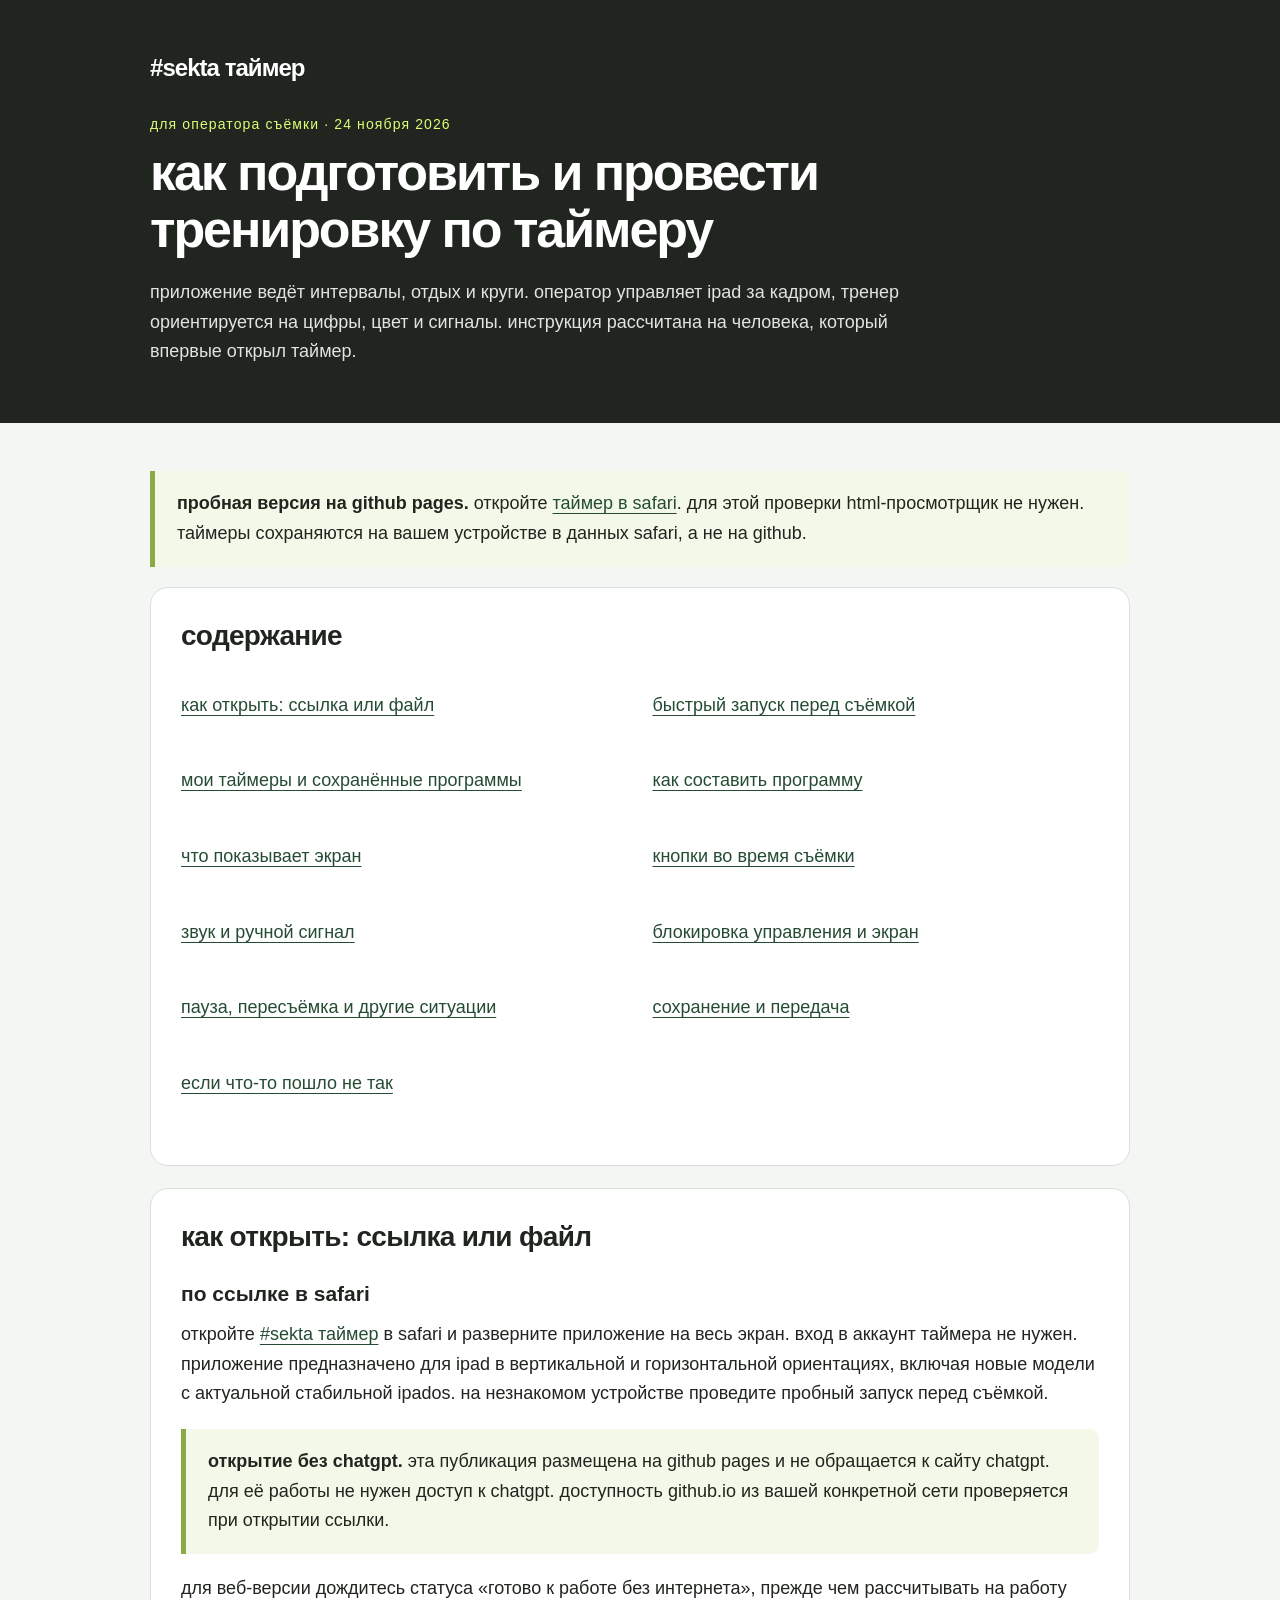
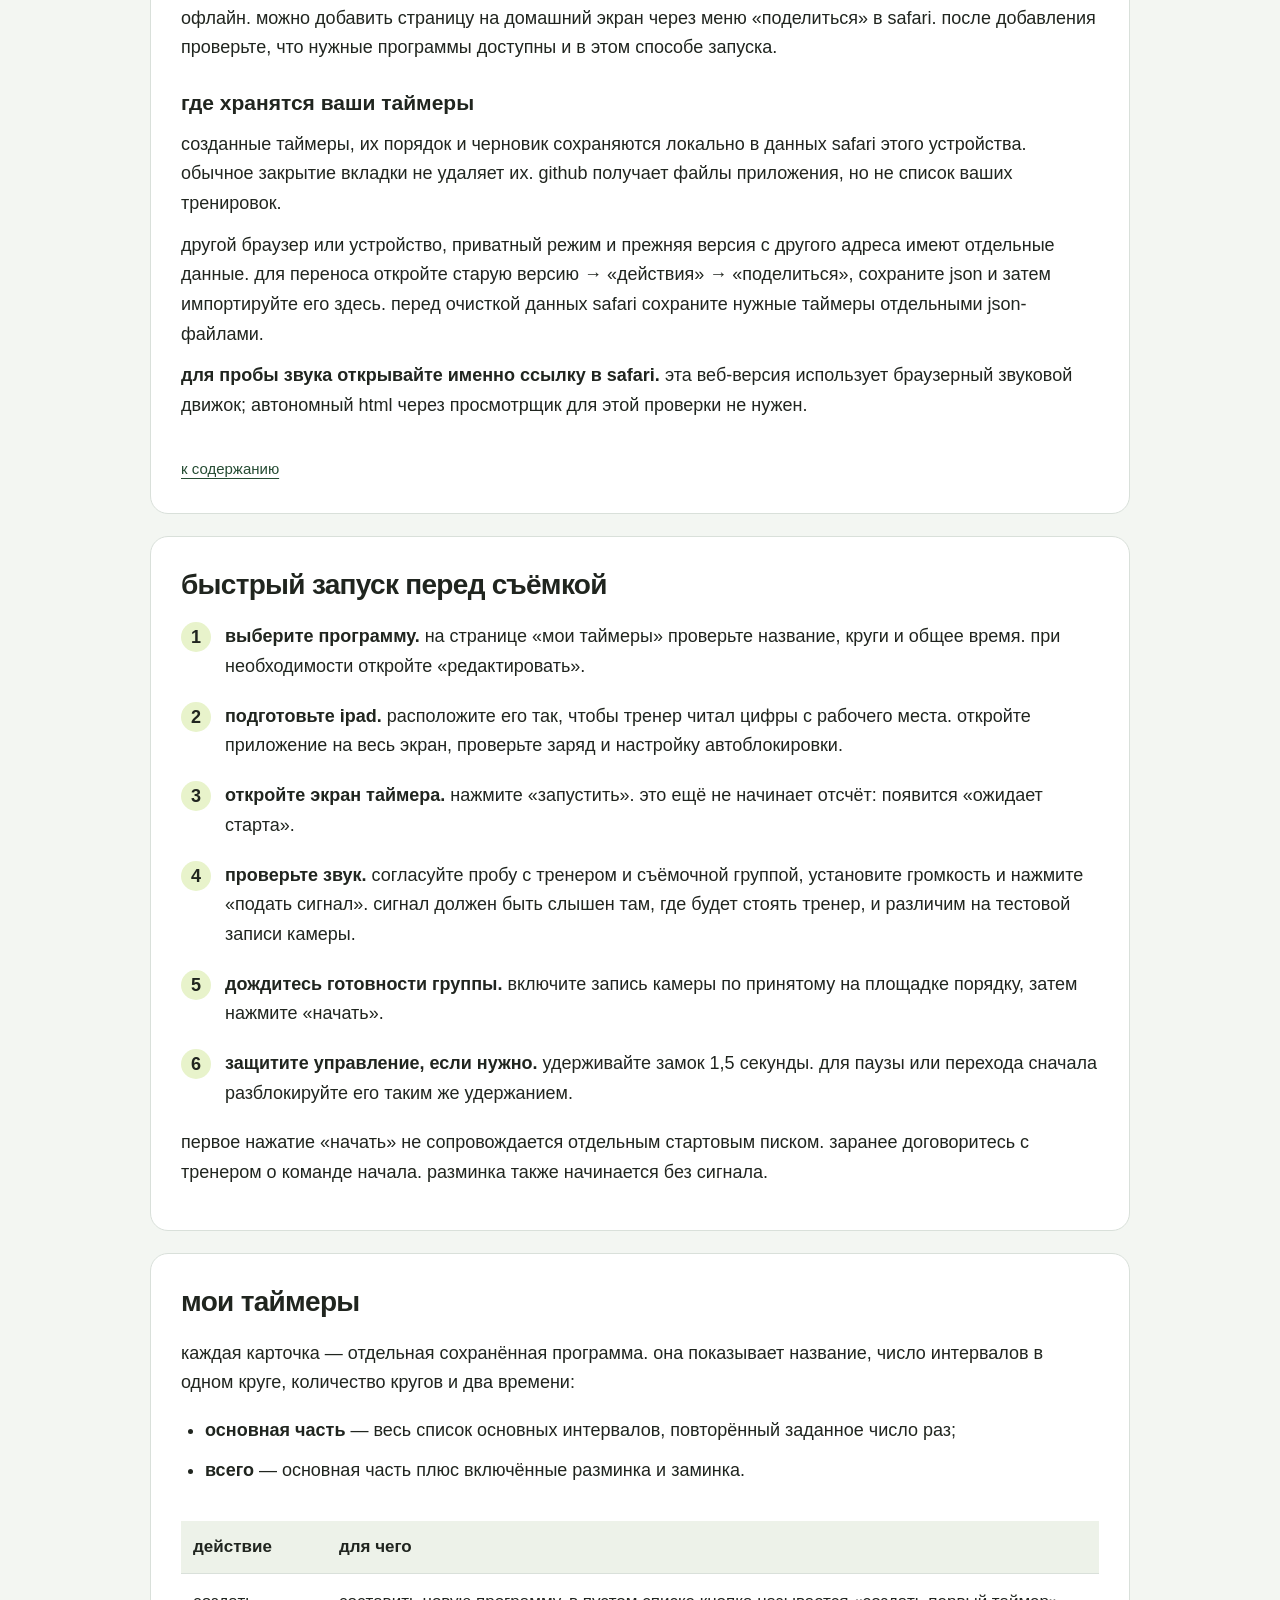
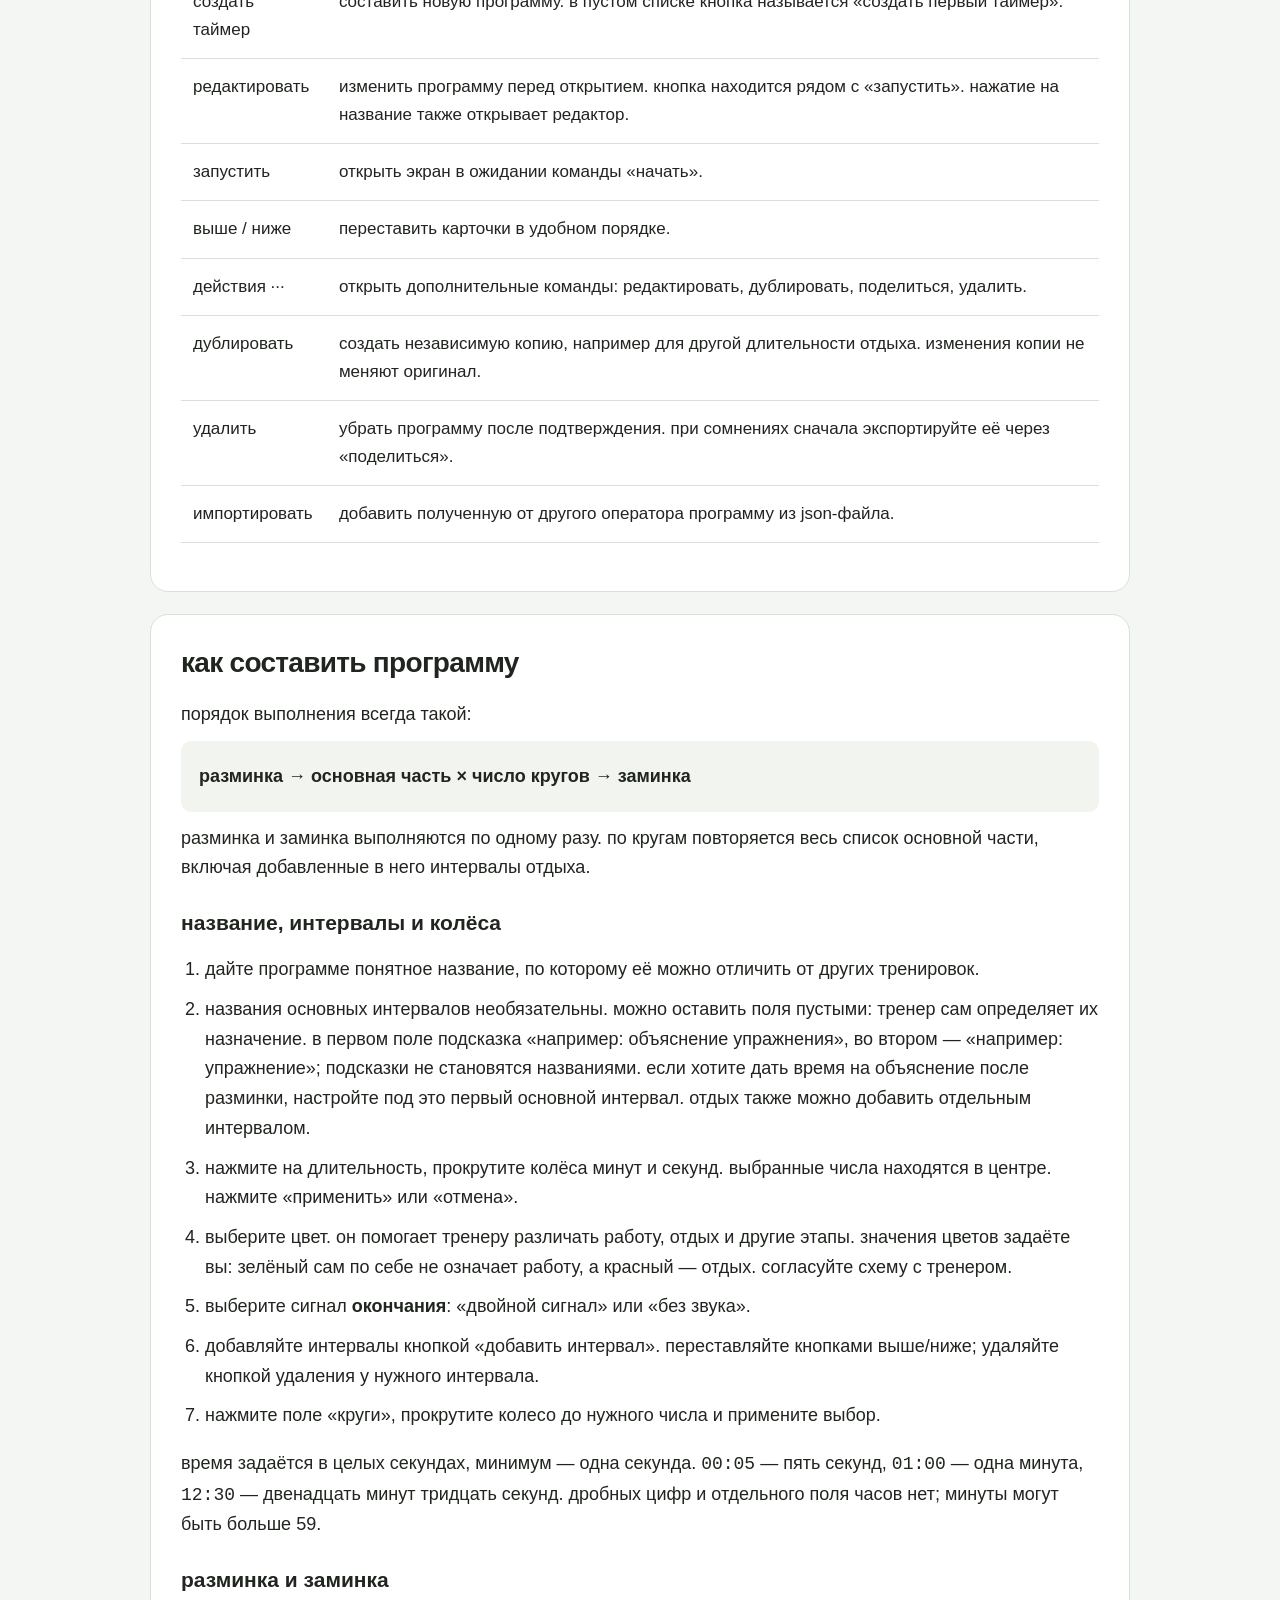
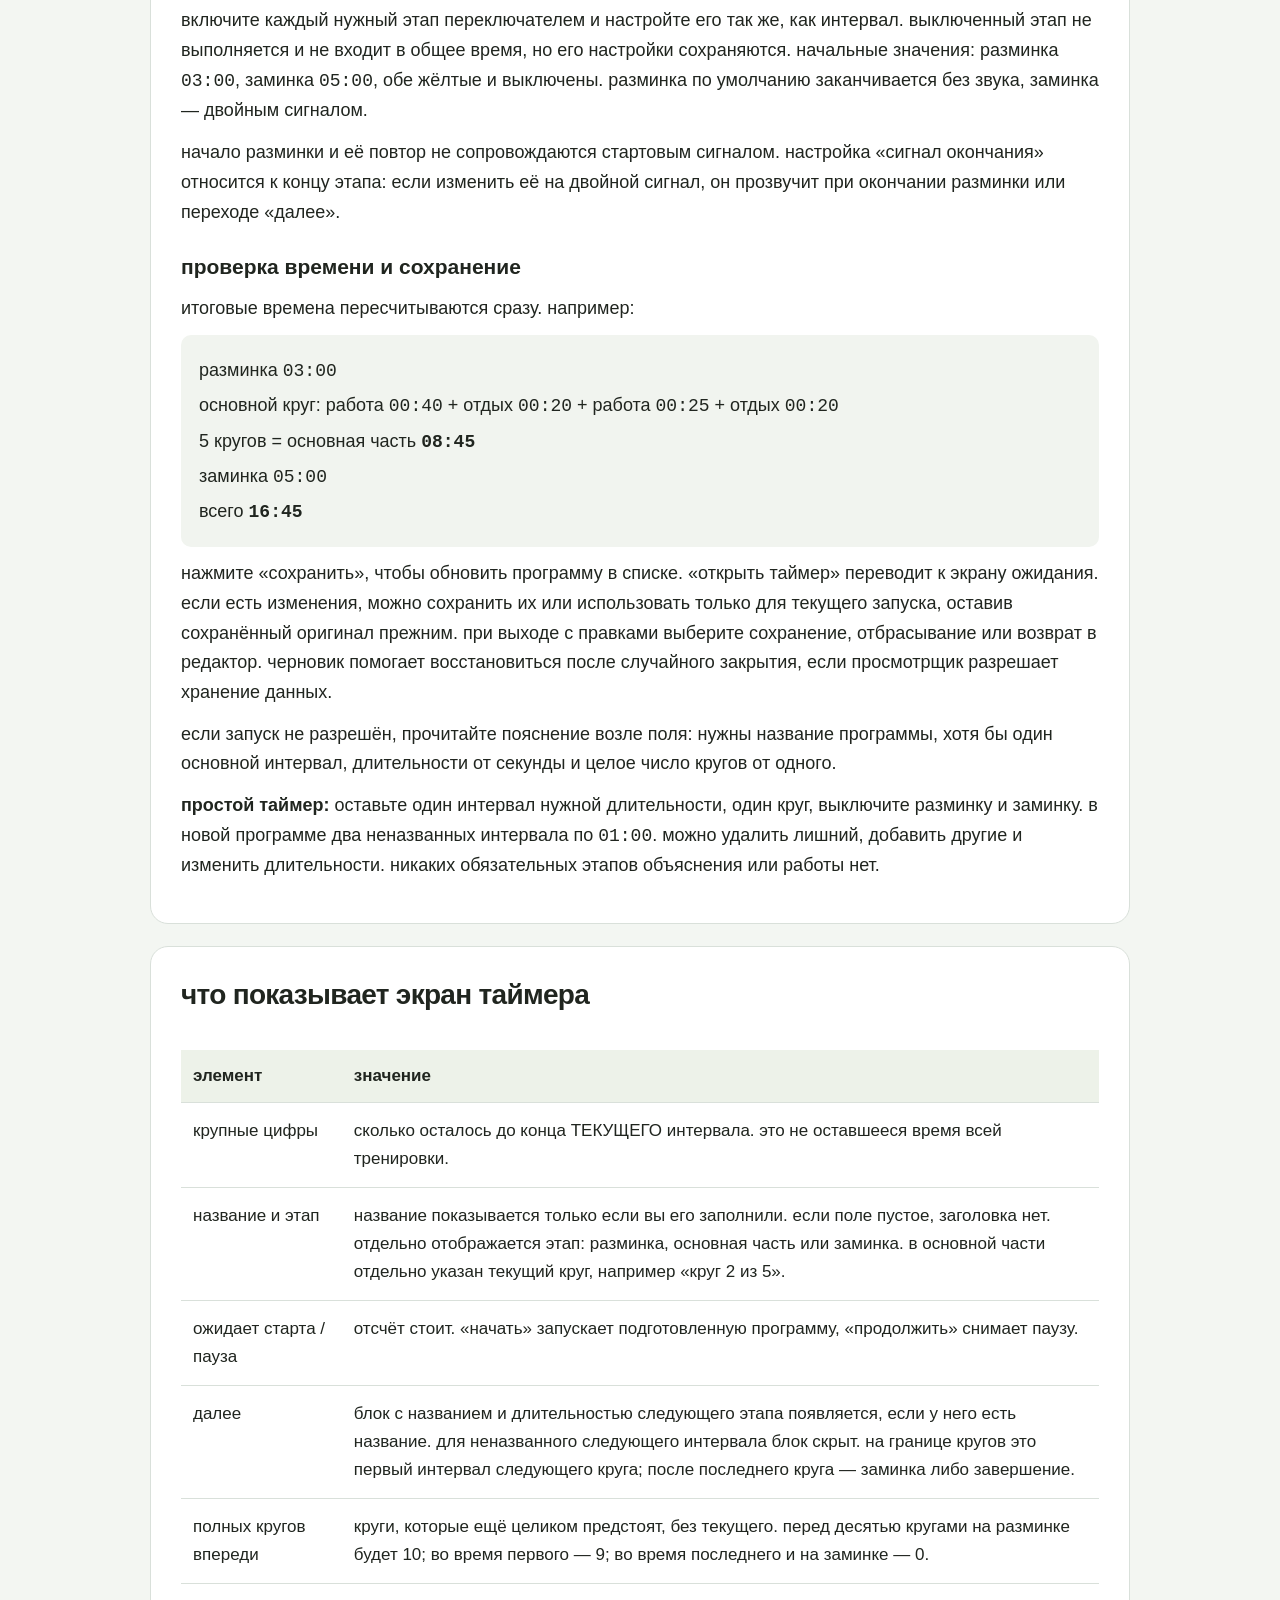
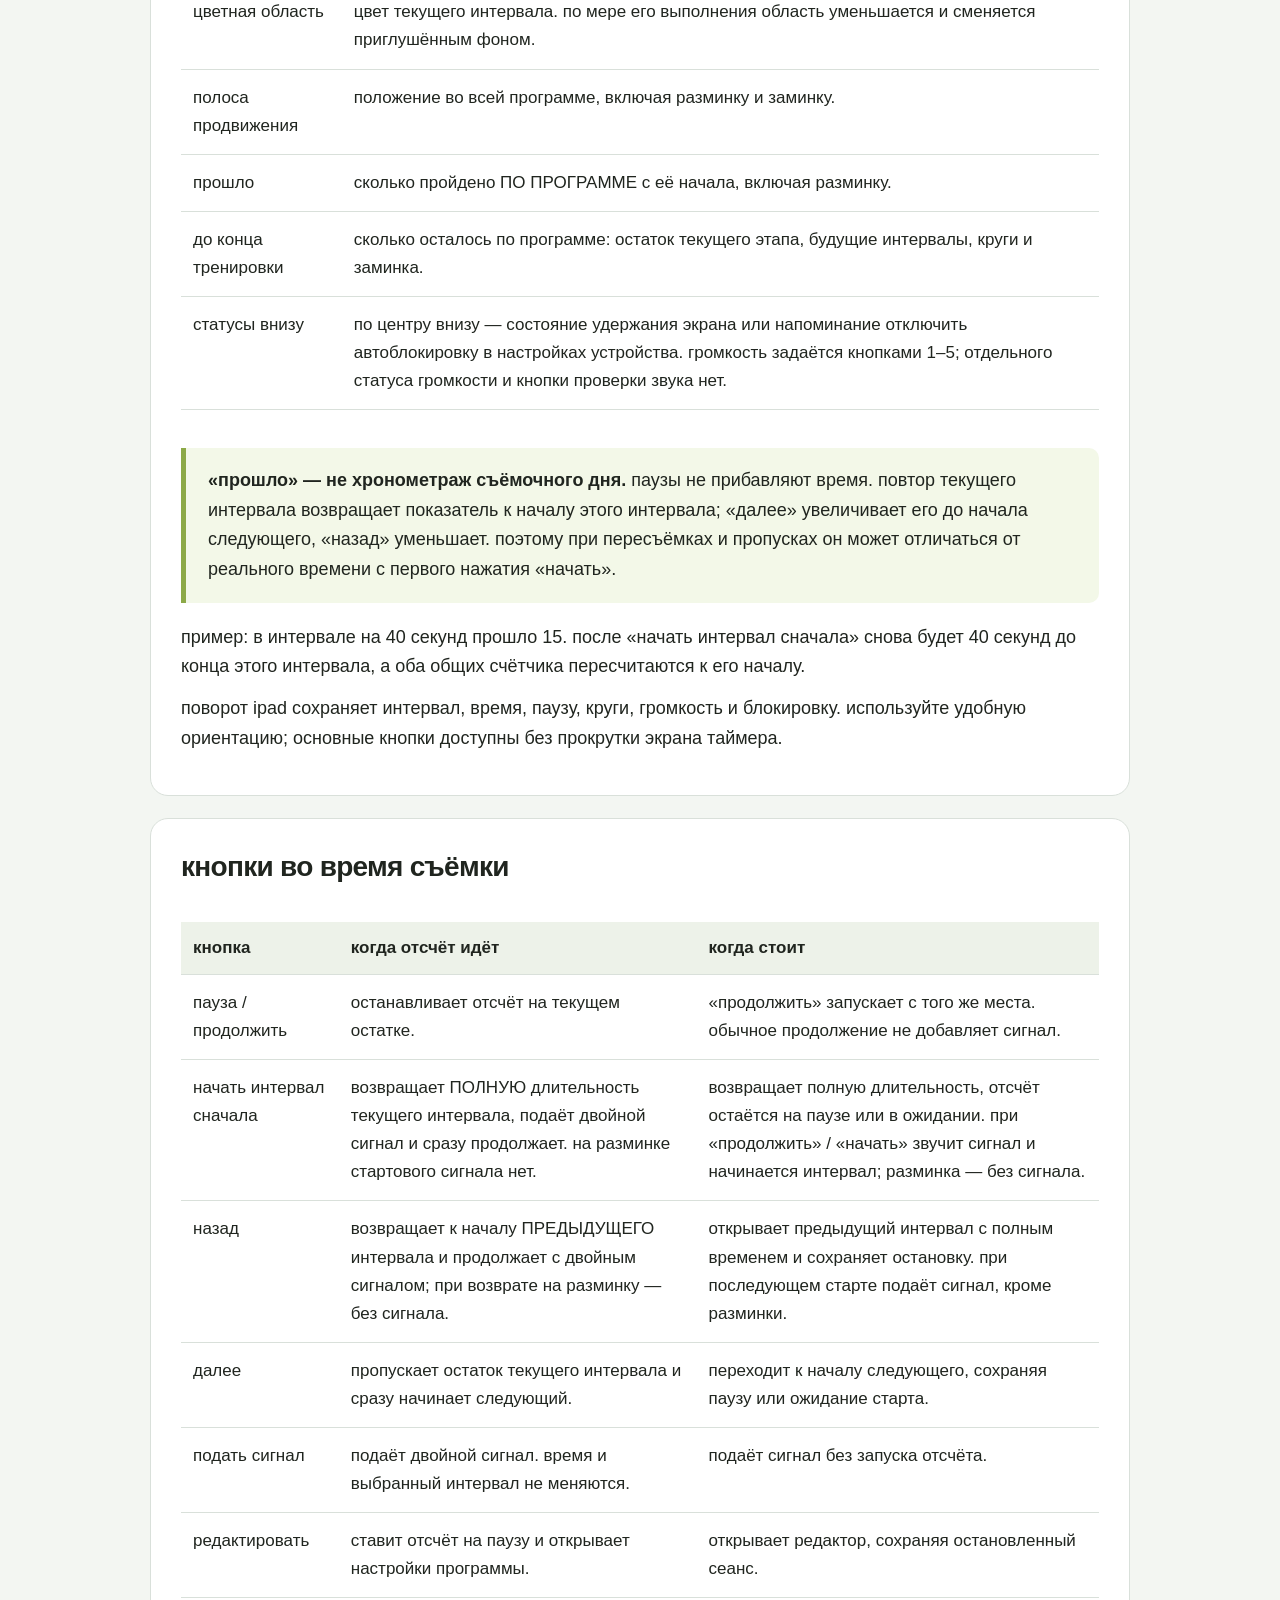
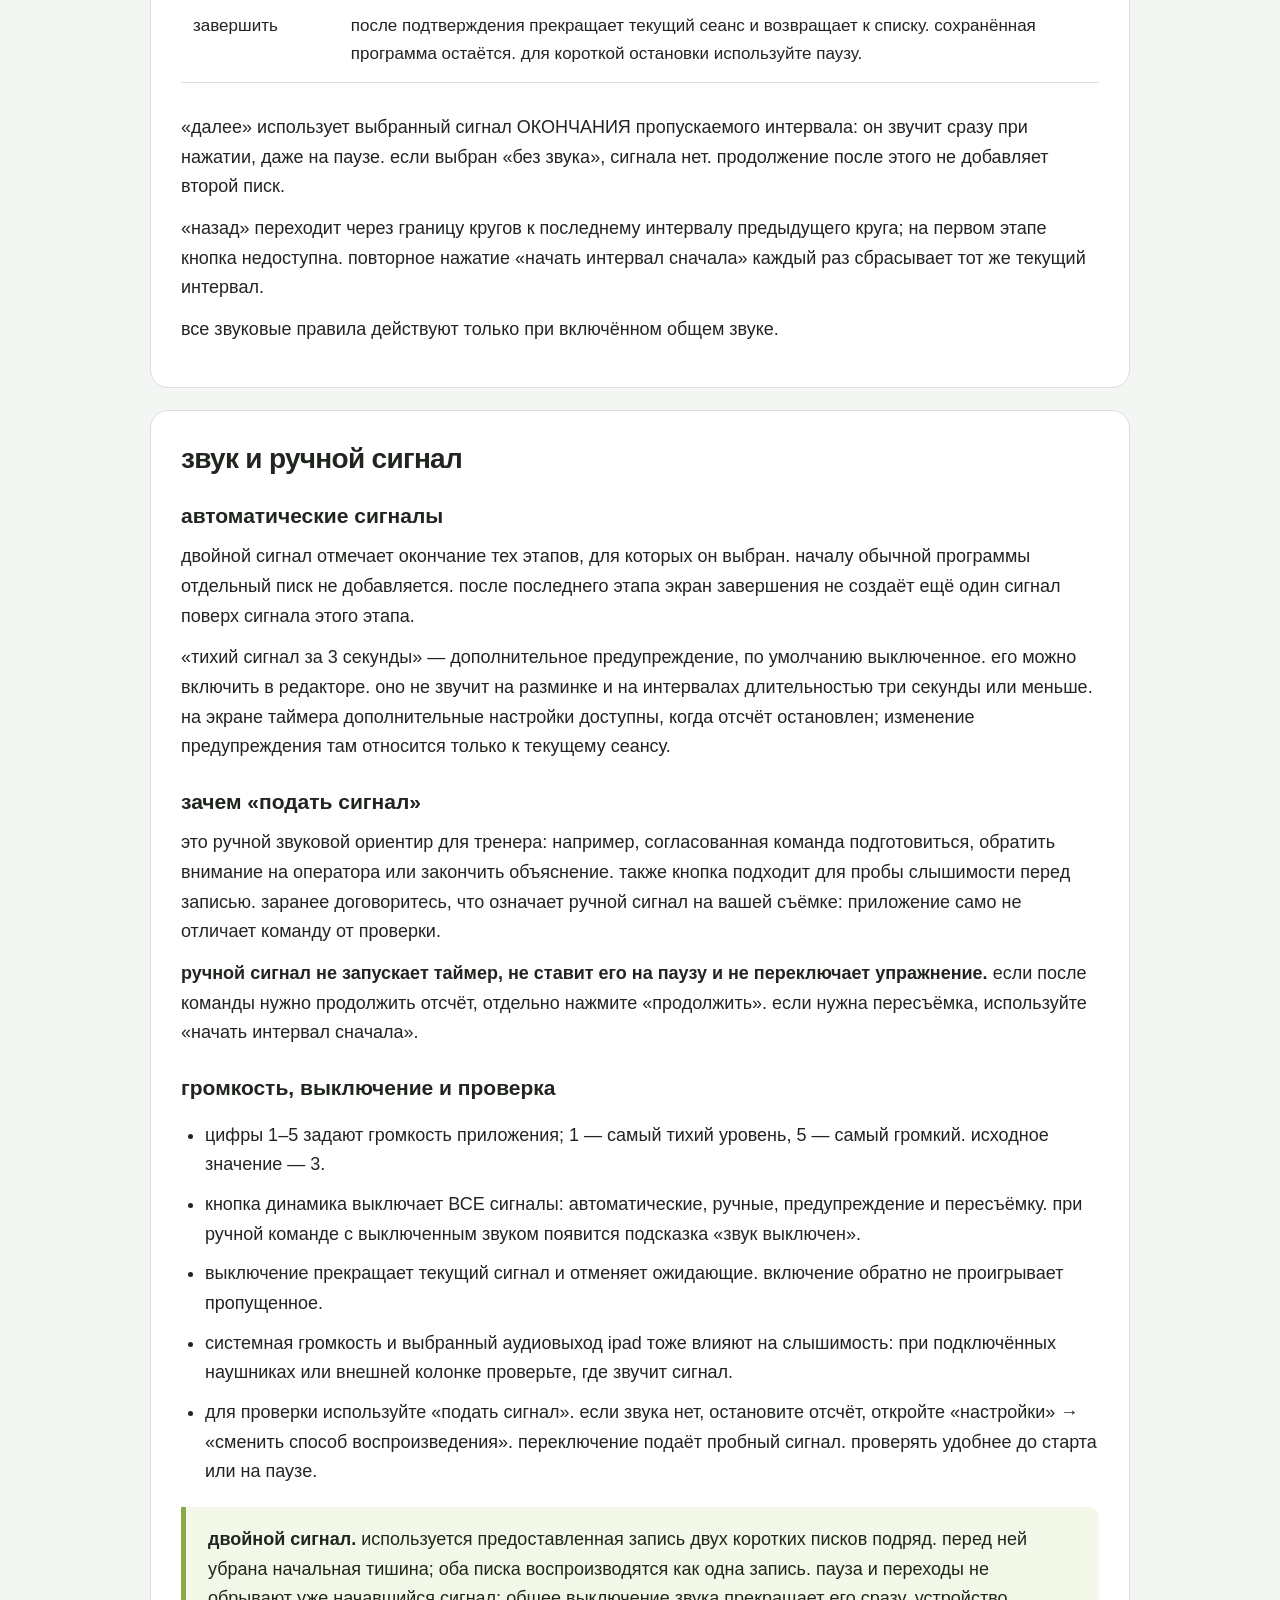
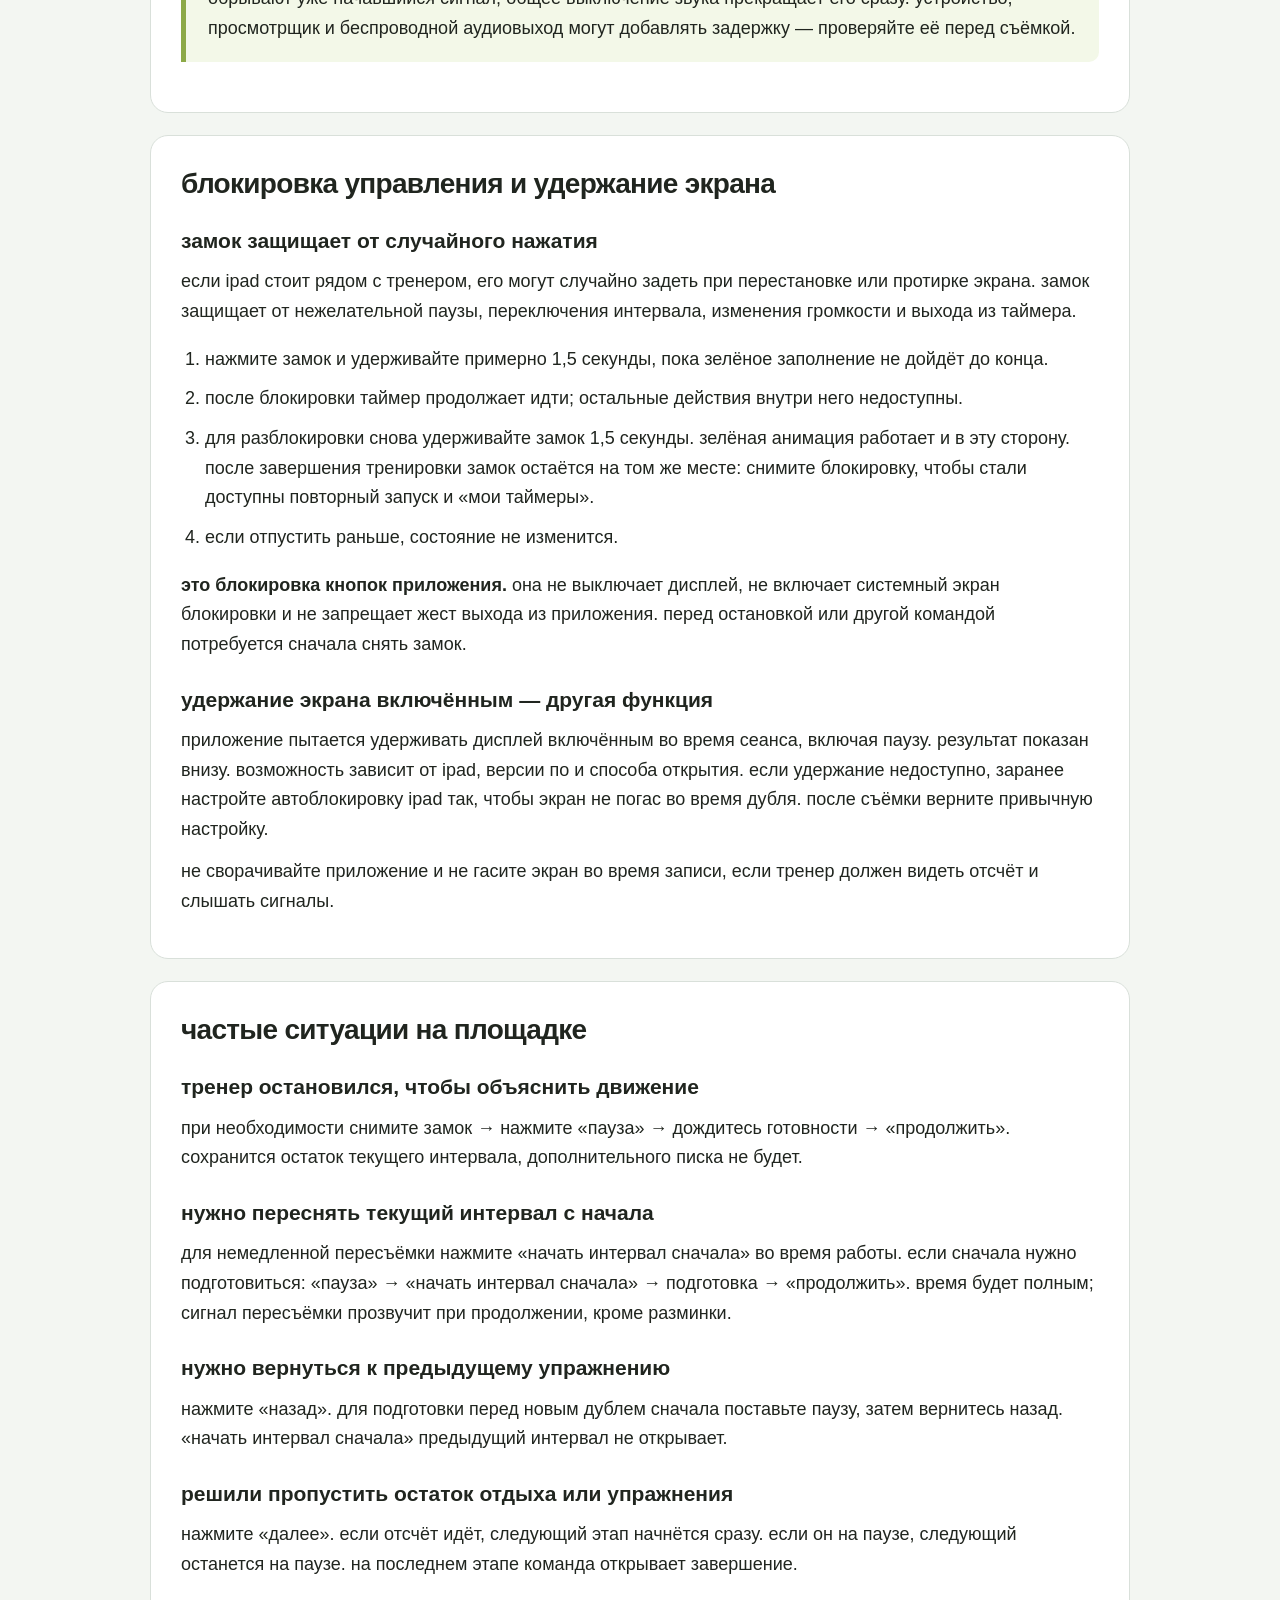
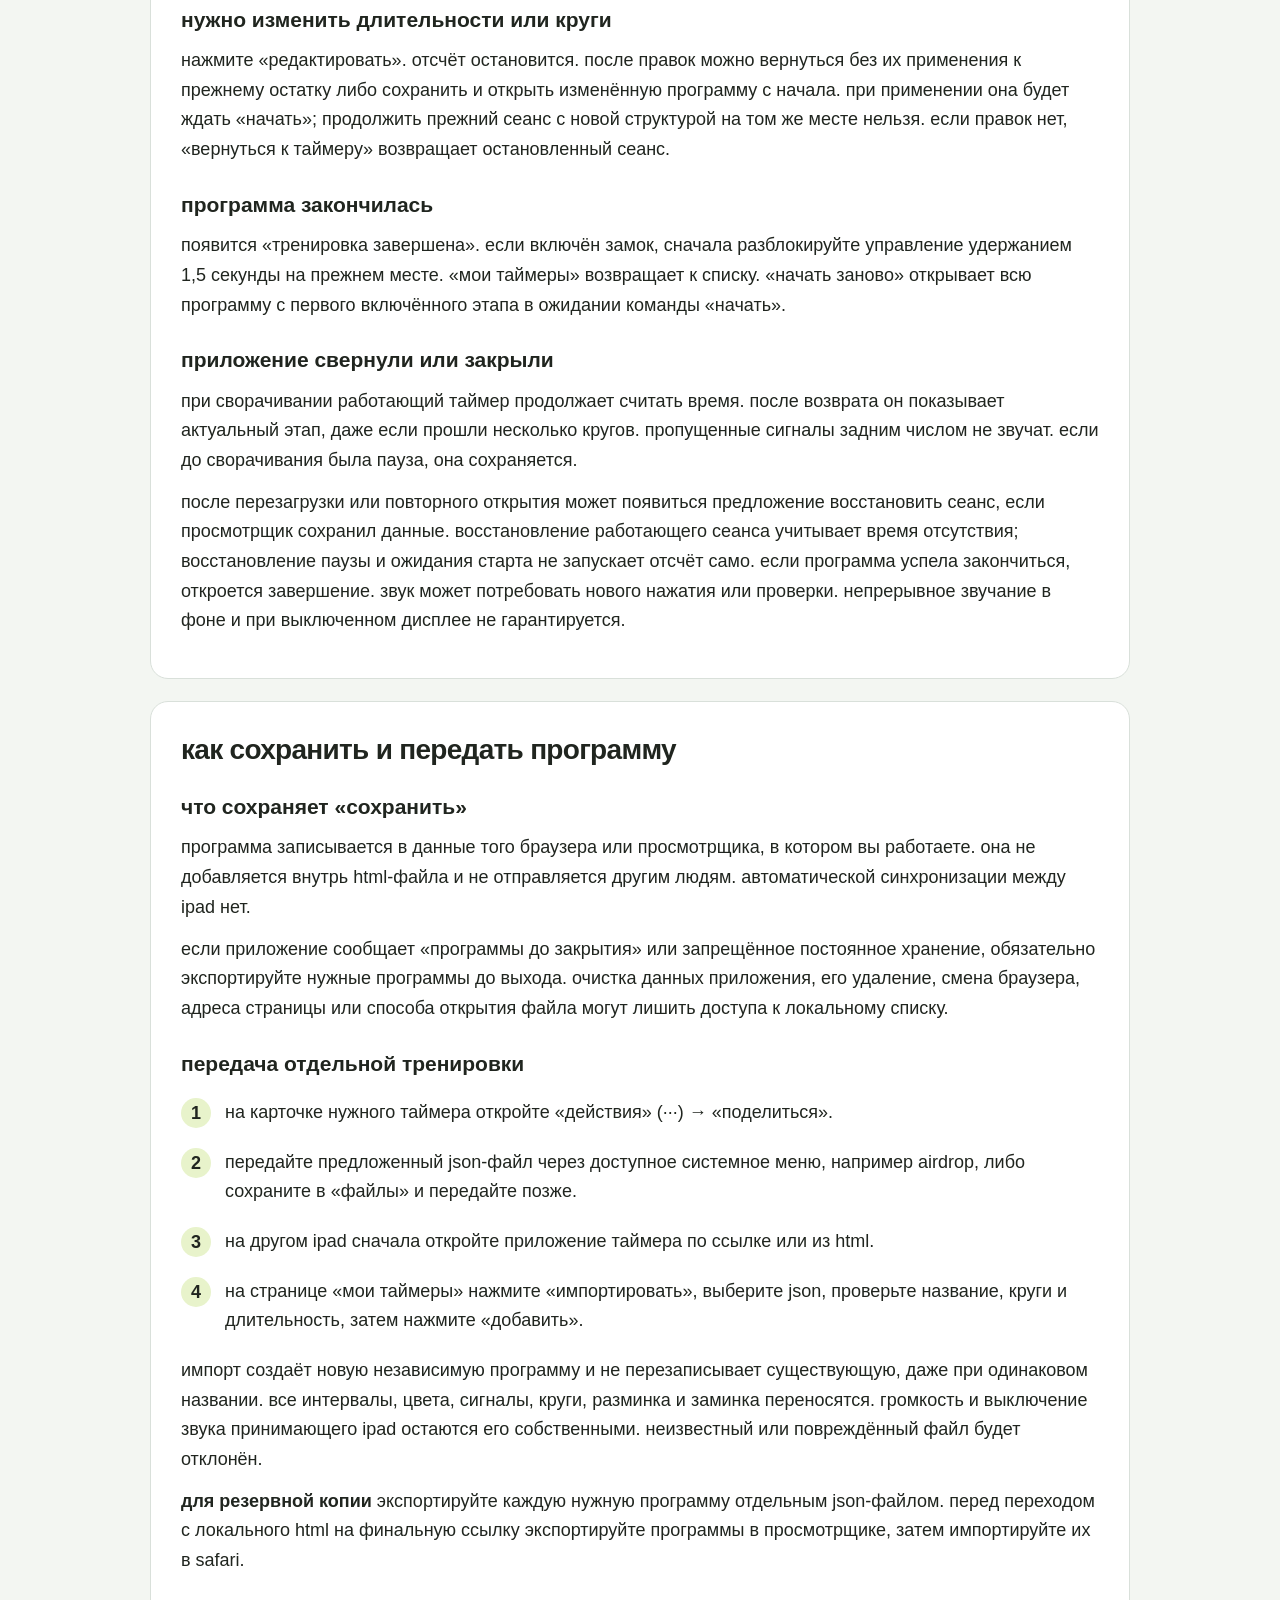
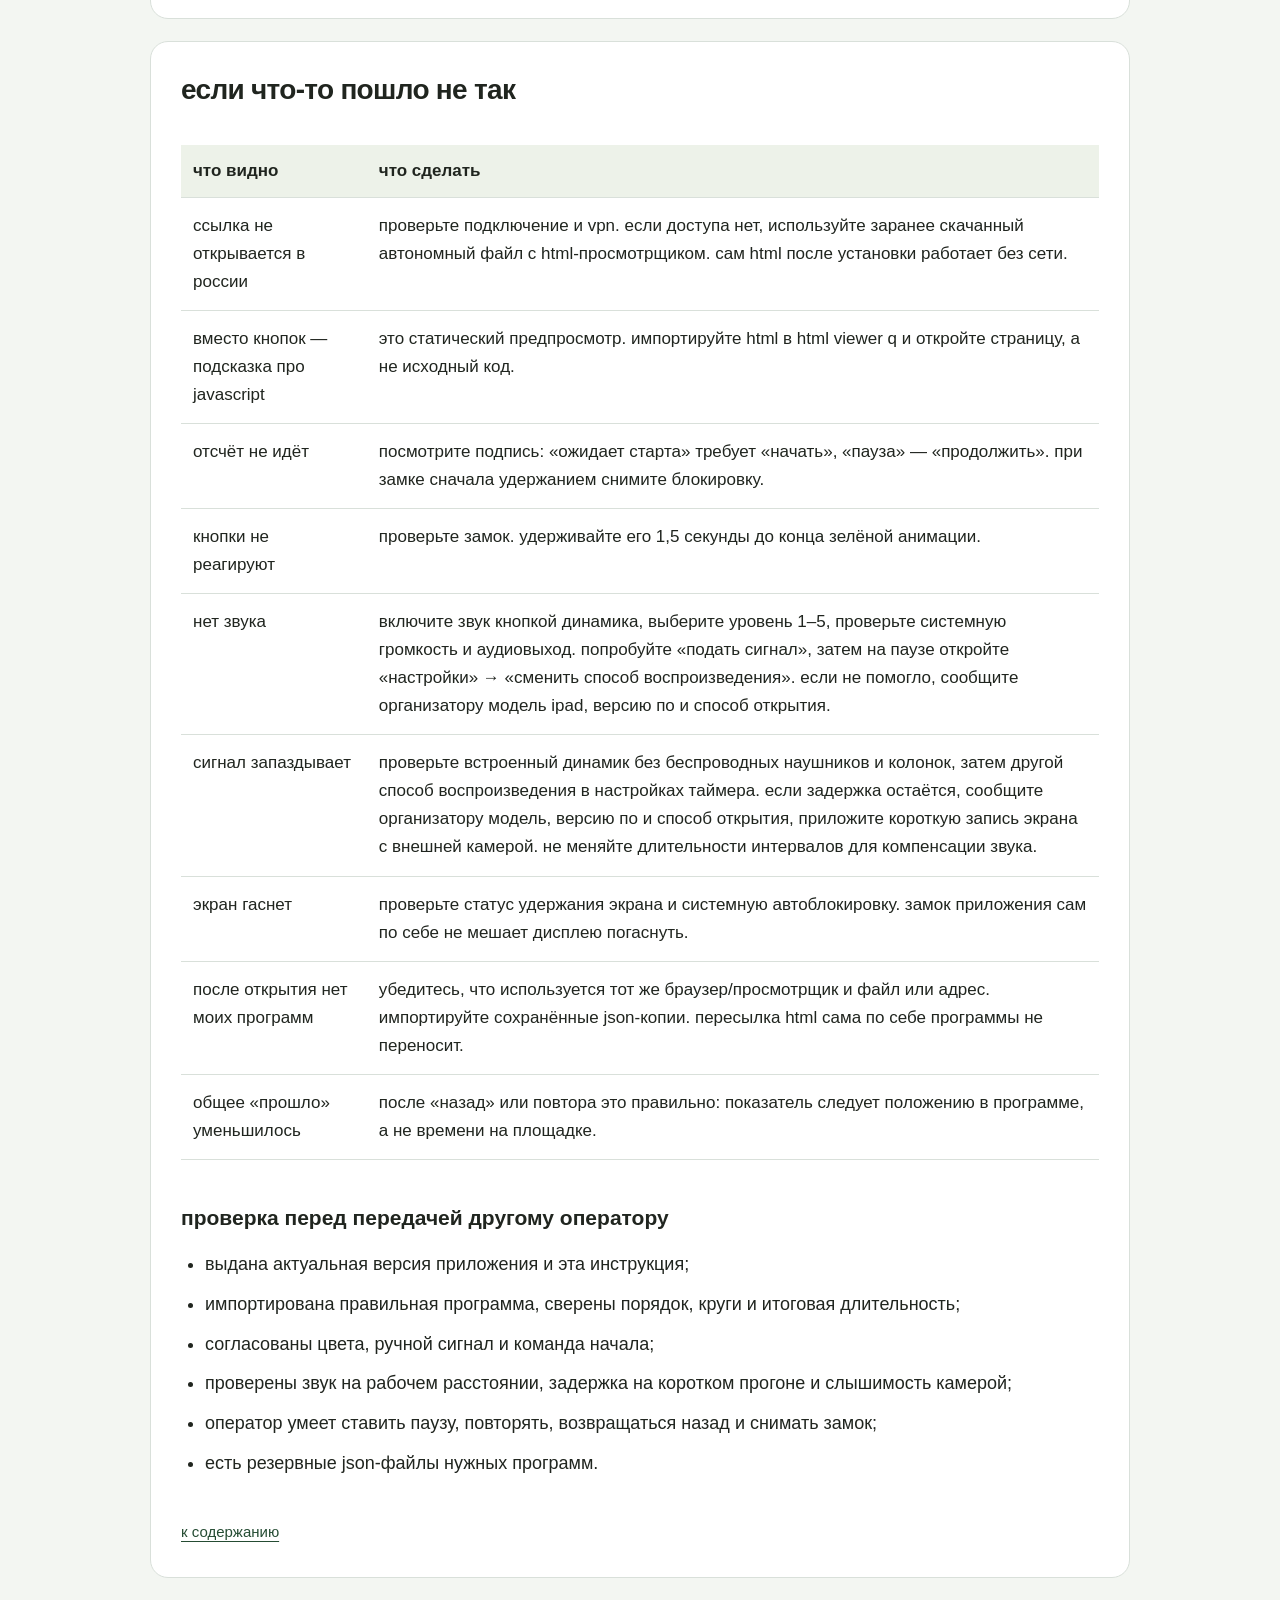
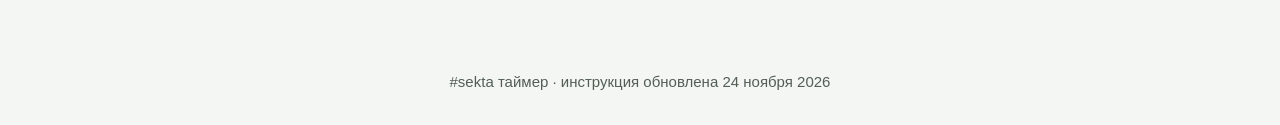
==== instruction.html @ f9aa5176 "Publish browser timer and operator guide for iPad testing" ====
<!doctype html>
<html lang="ru">
<head>
<meta charset="utf-8">
<meta name="viewport" content="width=device-width, initial-scale=1">
<title>#sekta таймер — инструкция для оператора</title>
<style>
:root{color-scheme:light;--ink:#20251f;--muted:#535e55;--line:#d9e0da;--accent:#dffc77}*{box-sizing:border-box}html{scroll-behavior:smooth;scroll-padding-top:24px}body{margin:0;background:#f3f6f2;color:var(--ink);font-family:-apple-system,BlinkMacSystemFont,"Segoe UI",sans-serif;line-height:1.65;font-size:18px}header{background:#20251f;color:#fff;padding:48px max(24px,calc((100% - 980px)/2)) 44px}.brand{display:inline-block;font-size:24px;font-weight:700;letter-spacing:-.04em}.eyebrow{font-size:14px;letter-spacing:.08em;margin:25px 0 8px;color:#dffc77}h1{font-size:clamp(32px,5vw,52px);letter-spacing:-.04em;line-height:1.1;margin:0 0 20px;max-width:800px}header p{max-width:760px;color:#e0e6df}main{max-width:1028px;margin:auto;padding:28px 24px 70px}section,nav{background:white;border:1px solid var(--line);border-radius:18px;padding:30px;margin:0 0 22px}h2{font-size:28px;letter-spacing:-.025em;line-height:1.25;margin:0 0 20px}h3{font-size:21px;line-height:1.35;margin:26px 0 10px}p{margin:12px 0}a{color:#254c33;text-underline-offset:4px}header a{color:var(--accent)}strong{font-weight:750}li{margin:10px 0}ul,ol{padding-left:24px}.note{padding:18px 22px;border-left:5px solid #8ca947;background:#f3f8e8;border-radius:0 10px 10px 0;margin:20px 0}.pending{background:#fff6e8;border-color:#daa954}.small{font-size:15px;color:var(--muted)}.toc{display:grid;grid-template-columns:1fr 1fr;gap:10px 25px;list-style:none;padding:0}.toc a{display:block;padding:8px 0}.table-wrap{overflow-x:auto}table{width:100%;border-collapse:collapse;font-size:17px;margin:18px 0}th,td{padding:14px 12px;border-bottom:1px solid var(--line);vertical-align:top;text-align:left}th{background:#edf2e9;line-height:1.4}th:first-child,td:first-child{min-width:140px}code,.time{font-family:ui-monospace,SFMono-Regular,monospace;font-variant-numeric:tabular-nums;white-space:nowrap}.formula{padding:18px;background:#f1f4ef;border-radius:10px;line-height:1.9}.steps{counter-reset:step;list-style:none;padding:0}.steps li{position:relative;padding-left:44px;margin:20px 0}.steps li:before{counter-increment:step;content:counter(step);position:absolute;left:0;top:0;border-radius:50%;background:#e8f3cb;width:30px;height:30px;text-align:center;font-weight:700;line-height:30px}.toplink{font-size:15px;margin-top:24px;display:inline-block}footer{color:var(--muted);font-size:15px;text-align:center;padding:0 24px 35px}.no-break{break-inside:avoid}@media(max-width:650px){body{font-size:17px}header{padding:30px 22px}main{padding:20px 12px 40px}section,nav{padding:24px 20px}.toc{grid-template-columns:1fr}h2{font-size:25px}table{font-size:16px}}@media print{body{background:white;font-size:11pt}header{background:white;color:#111;padding:0 0 20px;border-bottom:2px solid #111}header p,.eyebrow{color:#444}main{padding:20px 0;max-width:none}section,nav{border:0;padding:0;margin-bottom:28px;break-inside:auto}h1{font-size:28pt}h2{font-size:19pt;break-after:avoid}h3{break-after:avoid}table{font-size:10pt}tr,.note{break-inside:avoid}.toplink{display:none}.table-wrap{overflow:visible}a{color:inherit}footer{text-align:left;padding:0}}
</style>
</head>
<body>
<header id="top"><div class="brand">#sekta таймер</div><div class="eyebrow">для оператора съёмки · 24 ноября 2026</div><h1>как подготовить и провести тренировку по таймеру</h1><p>приложение ведёт интервалы, отдых и круги. оператор управляет ipad за кадром, тренер ориентируется на цифры, цвет и сигналы. инструкция рассчитана на человека, который впервые открыл таймер.</p></header>
<main>
<div class="note"><strong>пробная версия на github pages.</strong> откройте <a href="https://dosvidannie.github.io/sekta-timer-preview/">таймер в safari</a>. для этой проверки html-просмотрщик не нужен. таймеры сохраняются на вашем устройстве в данных safari, а не на github.</div>
<nav aria-label="содержание"><h2>содержание</h2><ul class="toc">
<li><a href="#open">как открыть: ссылка или файл</a></li><li><a href="#quick">быстрый запуск перед съёмкой</a></li>
<li><a href="#library">мои таймеры и сохранённые программы</a></li><li><a href="#editor">как составить программу</a></li>
<li><a href="#screen">что показывает экран</a></li><li><a href="#buttons">кнопки во время съёмки</a></li>
<li><a href="#sound">звук и ручной сигнал</a></li><li><a href="#lock">блокировка управления и экран</a></li>
<li><a href="#situations">пауза, пересъёмка и другие ситуации</a></li><li><a href="#files">сохранение и передача</a></li>
<li><a href="#help">если что-то пошло не так</a></li>
</ul></nav>
<section id="open"><h2>как открыть: ссылка или файл</h2>
<h3>по ссылке в safari</h3><p>откройте <a href="https://dosvidannie.github.io/sekta-timer-preview/">#sekta таймер</a> в safari и разверните приложение на весь экран. вход в аккаунт таймера не нужен. приложение предназначено для ipad в вертикальной и горизонтальной ориентациях, включая новые модели с актуальной стабильной ipados. на незнакомом устройстве проведите пробный запуск перед съёмкой.</p>
<div class="note"><strong>открытие без chatgpt.</strong> эта публикация размещена на github pages и не обращается к сайту chatgpt. для её работы не нужен доступ к chatgpt. доступность github.io из вашей конкретной сети проверяется при открытии ссылки.</div>
<p>для веб-версии дождитесь статуса «готово к работе без интернета», прежде чем рассчитывать на работу офлайн. можно добавить страницу на домашний экран через меню «поделиться» в safari. после добавления проверьте, что нужные программы доступны и в этом способе запуска.</p>
<h3>где хранятся ваши таймеры</h3><p>созданные таймеры, их порядок и черновик сохраняются локально в данных safari этого устройства. обычное закрытие вкладки не удаляет их. github получает файлы приложения, но не список ваших тренировок.</p><p>другой браузер или устройство, приватный режим и прежняя версия с другого адреса имеют отдельные данные. для переноса откройте старую версию → «действия» → «поделиться», сохраните json и затем импортируйте его здесь. перед очисткой данных safari сохраните нужные таймеры отдельными json-файлами.</p><p><strong>для пробы звука открывайте именно ссылку в safari.</strong> эта веб-версия использует браузерный звуковой движок; автономный html через просмотрщик для этой проверки не нужен.</p><a class="toplink" href="#top">к содержанию</a></section>
<section id="quick"><h2>быстрый запуск перед съёмкой</h2><ol class="steps">
<li><strong>выберите программу.</strong> на странице «мои таймеры» проверьте название, круги и общее время. при необходимости откройте «редактировать».</li>
<li><strong>подготовьте ipad.</strong> расположите его так, чтобы тренер читал цифры с рабочего места. откройте приложение на весь экран, проверьте заряд и настройку автоблокировки.</li>
<li><strong>откройте экран таймера.</strong> нажмите «запустить». это ещё не начинает отсчёт: появится «ожидает старта».</li>
<li><strong>проверьте звук.</strong> согласуйте пробу с тренером и съёмочной группой, установите громкость и нажмите «подать сигнал». сигнал должен быть слышен там, где будет стоять тренер, и различим на тестовой записи камеры.</li>
<li><strong>дождитесь готовности группы.</strong> включите запись камеры по принятому на площадке порядку, затем нажмите «начать».</li>
<li><strong>защитите управление, если нужно.</strong> удерживайте замок 1,5 секунды. для паузы или перехода сначала разблокируйте его таким же удержанием.</li>
</ol><p>первое нажатие «начать» не сопровождается отдельным стартовым писком. заранее договоритесь с тренером о команде начала. разминка также начинается без сигнала.</p></section>
<section id="library"><h2>мои таймеры</h2><p>каждая карточка — отдельная сохранённая программа. она показывает название, число интервалов в одном круге, количество кругов и два времени:</p><ul><li><strong>основная часть</strong> — весь список основных интервалов, повторённый заданное число раз;</li><li><strong>всего</strong> — основная часть плюс включённые разминка и заминка.</li></ul>
<div class="table-wrap"><table><thead><tr><th>действие</th><th>для чего</th></tr></thead><tbody>
<tr><td>создать таймер</td><td>составить новую программу. в пустом списке кнопка называется «создать первый таймер».</td></tr>
<tr><td>редактировать</td><td>изменить программу перед открытием. кнопка находится рядом с «запустить». нажатие на название также открывает редактор.</td></tr>
<tr><td>запустить</td><td>открыть экран в ожидании команды «начать».</td></tr>
<tr><td>выше / ниже</td><td>переставить карточки в удобном порядке.</td></tr>
<tr><td>действия ···</td><td>открыть дополнительные команды: редактировать, дублировать, поделиться, удалить.</td></tr>
<tr><td>дублировать</td><td>создать независимую копию, например для другой длительности отдыха. изменения копии не меняют оригинал.</td></tr>
<tr><td>удалить</td><td>убрать программу после подтверждения. при сомнениях сначала экспортируйте её через «поделиться».</td></tr>
<tr><td>импортировать</td><td>добавить полученную от другого оператора программу из json-файла.</td></tr>
</tbody></table></div></section>
<section id="editor"><h2>как составить программу</h2><p>порядок выполнения всегда такой:</p><div class="formula"><strong>разминка → основная часть × число кругов → заминка</strong></div><p>разминка и заминка выполняются по одному разу. по кругам повторяется весь список основной части, включая добавленные в него интервалы отдыха.</p>
<h3>название, интервалы и колёса</h3><ol>
<li>дайте программе понятное название, по которому её можно отличить от других тренировок.</li>
<li>названия основных интервалов необязательны. можно оставить поля пустыми: тренер сам определяет их назначение. в первом поле подсказка «например: объяснение упражнения», во втором — «например: упражнение»; подсказки не становятся названиями. если хотите дать время на объяснение после разминки, настройте под это первый основной интервал. отдых также можно добавить отдельным интервалом.</li>
<li>нажмите на длительность, прокрутите колёса минут и секунд. выбранные числа находятся в центре. нажмите «применить» или «отмена».</li>
<li>выберите цвет. он помогает тренеру различать работу, отдых и другие этапы. значения цветов задаёте вы: зелёный сам по себе не означает работу, а красный — отдых. согласуйте схему с тренером.</li>
<li>выберите сигнал <strong>окончания</strong>: «двойной сигнал» или «без звука».</li>
<li>добавляйте интервалы кнопкой «добавить интервал». переставляйте кнопками выше/ниже; удаляйте кнопкой удаления у нужного интервала.</li>
<li>нажмите поле «круги», прокрутите колесо до нужного числа и примените выбор.</li>
</ol><p>время задаётся в целых секундах, минимум — одна секунда. <span class="time">00:05</span> — пять секунд, <span class="time">01:00</span> — одна минута, <span class="time">12:30</span> — двенадцать минут тридцать секунд. дробных цифр и отдельного поля часов нет; минуты могут быть больше 59.</p>
<h3>разминка и заминка</h3><p>включите каждый нужный этап переключателем и настройте его так же, как интервал. выключенный этап не выполняется и не входит в общее время, но его настройки сохраняются. начальные значения: разминка <span class="time">03:00</span>, заминка <span class="time">05:00</span>, обе жёлтые и выключены. разминка по умолчанию заканчивается без звука, заминка — двойным сигналом.</p><p>начало разминки и её повтор не сопровождаются стартовым сигналом. настройка «сигнал окончания» относится к концу этапа: если изменить её на двойной сигнал, он прозвучит при окончании разминки или переходе «далее».</p>
<h3>проверка времени и сохранение</h3><p>итоговые времена пересчитываются сразу. например:</p><div class="formula">разминка <span class="time">03:00</span><br>основной круг: работа <span class="time">00:40</span> + отдых <span class="time">00:20</span> + работа <span class="time">00:25</span> + отдых <span class="time">00:20</span><br>5 кругов = основная часть <strong class="time">08:45</strong><br>заминка <span class="time">05:00</span><br>всего <strong class="time">16:45</strong></div>
<p>нажмите «сохранить», чтобы обновить программу в списке. «открыть таймер» переводит к экрану ожидания. если есть изменения, можно сохранить их или использовать только для текущего запуска, оставив сохранённый оригинал прежним. при выходе с правками выберите сохранение, отбрасывание или возврат в редактор. черновик помогает восстановиться после случайного закрытия, если просмотрщик разрешает хранение данных.</p><p>если запуск не разрешён, прочитайте пояснение возле поля: нужны название программы, хотя бы один основной интервал, длительности от секунды и целое число кругов от одного.</p><p><strong>простой таймер:</strong> оставьте один интервал нужной длительности, один круг, выключите разминку и заминку. в новой программе два неназванных интервала по <span class="time">01:00</span>. можно удалить лишний, добавить другие и изменить длительности. никаких обязательных этапов объяснения или работы нет.</p></section>
<section id="screen"><h2>что показывает экран таймера</h2><div class="table-wrap"><table><thead><tr><th>элемент</th><th>значение</th></tr></thead><tbody>
<tr><td>крупные цифры</td><td>сколько осталось до конца ТЕКУЩЕГО интервала. это не оставшееся время всей тренировки.</td></tr>
<tr><td>название и этап</td><td>название показывается только если вы его заполнили. если поле пустое, заголовка нет. отдельно отображается этап: разминка, основная часть или заминка. в основной части отдельно указан текущий круг, например «круг 2 из 5».</td></tr>
<tr><td>ожидает старта / пауза</td><td>отсчёт стоит. «начать» запускает подготовленную программу, «продолжить» снимает паузу.</td></tr>
<tr><td>далее</td><td>блок с названием и длительностью следующего этапа появляется, если у него есть название. для неназванного следующего интервала блок скрыт. на границе кругов это первый интервал следующего круга; после последнего круга — заминка либо завершение.</td></tr>
<tr><td>полных кругов впереди</td><td>круги, которые ещё целиком предстоят, без текущего. перед десятью кругами на разминке будет 10; во время первого — 9; во время последнего и на заминке — 0.</td></tr>
<tr><td>цветная область</td><td>цвет текущего интервала. по мере его выполнения область уменьшается и сменяется приглушённым фоном.</td></tr>
<tr><td>полоса продвижения</td><td>положение во всей программе, включая разминку и заминку.</td></tr>
<tr><td>прошло</td><td>сколько пройдено ПО ПРОГРАММЕ с её начала, включая разминку.</td></tr>
<tr><td>до конца тренировки</td><td>сколько осталось по программе: остаток текущего этапа, будущие интервалы, круги и заминка.</td></tr>
<tr><td>статусы внизу</td><td>по центру внизу — состояние удержания экрана или напоминание отключить автоблокировку в настройках устройства. громкость задаётся кнопками 1–5; отдельного статуса громкости и кнопки проверки звука нет.</td></tr>
</tbody></table></div>
<div class="note"><strong>«прошло» — не хронометраж съёмочного дня.</strong> паузы не прибавляют время. повтор текущего интервала возвращает показатель к началу этого интервала; «далее» увеличивает его до начала следующего, «назад» уменьшает. поэтому при пересъёмках и пропусках он может отличаться от реального времени с первого нажатия «начать».</div>
<p>пример: в интервале на 40 секунд прошло 15. после «начать интервал сначала» снова будет 40 секунд до конца этого интервала, а оба общих счётчика пересчитаются к его началу.</p><p>поворот ipad сохраняет интервал, время, паузу, круги, громкость и блокировку. используйте удобную ориентацию; основные кнопки доступны без прокрутки экрана таймера.</p></section>
<section id="buttons"><h2>кнопки во время съёмки</h2><div class="table-wrap"><table><thead><tr><th>кнопка</th><th>когда отсчёт идёт</th><th>когда стоит</th></tr></thead><tbody>
<tr><td>пауза / продолжить</td><td>останавливает отсчёт на текущем остатке.</td><td>«продолжить» запускает с того же места. обычное продолжение не добавляет сигнал.</td></tr>
<tr><td>начать интервал сначала</td><td>возвращает ПОЛНУЮ длительность текущего интервала, подаёт двойной сигнал и сразу продолжает. на разминке стартового сигнала нет.</td><td>возвращает полную длительность, отсчёт остаётся на паузе или в ожидании. при «продолжить» / «начать» звучит сигнал и начинается интервал; разминка — без сигнала.</td></tr>
<tr><td>назад</td><td>возвращает к началу ПРЕДЫДУЩЕГО интервала и продолжает с двойным сигналом; при возврате на разминку — без сигнала.</td><td>открывает предыдущий интервал с полным временем и сохраняет остановку. при последующем старте подаёт сигнал, кроме разминки.</td></tr>
<tr><td>далее</td><td>пропускает остаток текущего интервала и сразу начинает следующий.</td><td>переходит к началу следующего, сохраняя паузу или ожидание старта.</td></tr>
<tr><td>подать сигнал</td><td>подаёт двойной сигнал. время и выбранный интервал не меняются.</td><td>подаёт сигнал без запуска отсчёта.</td></tr>
<tr><td>редактировать</td><td>ставит отсчёт на паузу и открывает настройки программы.</td><td>открывает редактор, сохраняя остановленный сеанс.</td></tr>
<tr><td>завершить</td><td colspan="2">после подтверждения прекращает текущий сеанс и возвращает к списку. сохранённая программа остаётся. для короткой остановки используйте паузу.</td></tr>
</tbody></table></div><p>«далее» использует выбранный сигнал ОКОНЧАНИЯ пропускаемого интервала: он звучит сразу при нажатии, даже на паузе. если выбран «без звука», сигнала нет. продолжение после этого не добавляет второй писк.</p><p>«назад» переходит через границу кругов к последнему интервалу предыдущего круга; на первом этапе кнопка недоступна. повторное нажатие «начать интервал сначала» каждый раз сбрасывает тот же текущий интервал.</p><p>все звуковые правила действуют только при включённом общем звуке.</p></section>
<section id="sound"><h2>звук и ручной сигнал</h2><h3>автоматические сигналы</h3><p>двойной сигнал отмечает окончание тех этапов, для которых он выбран. началу обычной программы отдельный писк не добавляется. после последнего этапа экран завершения не создаёт ещё один сигнал поверх сигнала этого этапа.</p><p>«тихий сигнал за 3 секунды» — дополнительное предупреждение, по умолчанию выключенное. его можно включить в редакторе. оно не звучит на разминке и на интервалах длительностью три секунды или меньше. на экране таймера дополнительные настройки доступны, когда отсчёт остановлен; изменение предупреждения там относится только к текущему сеансу.</p>
<h3>зачем «подать сигнал»</h3><p>это ручной звуковой ориентир для тренера: например, согласованная команда подготовиться, обратить внимание на оператора или закончить объяснение. также кнопка подходит для пробы слышимости перед записью. заранее договоритесь, что означает ручной сигнал на вашей съёмке: приложение само не отличает команду от проверки.</p><p><strong>ручной сигнал не запускает таймер, не ставит его на паузу и не переключает упражнение.</strong> если после команды нужно продолжить отсчёт, отдельно нажмите «продолжить». если нужна пересъёмка, используйте «начать интервал сначала».</p>
<h3>громкость, выключение и проверка</h3><ul><li>цифры 1–5 задают громкость приложения; 1 — самый тихий уровень, 5 — самый громкий. исходное значение — 3.</li><li>кнопка динамика выключает ВСЕ сигналы: автоматические, ручные, предупреждение и пересъёмку. при ручной команде с выключенным звуком появится подсказка «звук выключен».</li><li>выключение прекращает текущий сигнал и отменяет ожидающие. включение обратно не проигрывает пропущенное.</li><li>системная громкость и выбранный аудиовыход ipad тоже влияют на слышимость: при подключённых наушниках или внешней колонке проверьте, где звучит сигнал.</li><li>для проверки используйте «подать сигнал». если звука нет, остановите отсчёт, откройте «настройки» → «сменить способ воспроизведения». переключение подаёт пробный сигнал. проверять удобнее до старта или на паузе.</li></ul>
<div class="note"><strong>двойной сигнал.</strong> используется предоставленная запись двух коротких писков подряд. перед ней убрана начальная тишина; оба писка воспроизводятся как одна запись. пауза и переходы не обрывают уже начавшийся сигнал; общее выключение звука прекращает его сразу. устройство, просмотрщик и беспроводной аудиовыход могут добавлять задержку — проверяйте её перед съёмкой.</div></section>
<section id="lock"><h2>блокировка управления и удержание экрана</h2><h3>замок защищает от случайного нажатия</h3><p>если ipad стоит рядом с тренером, его могут случайно задеть при перестановке или протирке экрана. замок защищает от нежелательной паузы, переключения интервала, изменения громкости и выхода из таймера.</p><ol><li>нажмите замок и удерживайте примерно 1,5 секунды, пока зелёное заполнение не дойдёт до конца.</li><li>после блокировки таймер продолжает идти; остальные действия внутри него недоступны.</li><li>для разблокировки снова удерживайте замок 1,5 секунды. зелёная анимация работает и в эту сторону. после завершения тренировки замок остаётся на том же месте: снимите блокировку, чтобы стали доступны повторный запуск и «мои таймеры».</li><li>если отпустить раньше, состояние не изменится.</li></ol><p><strong>это блокировка кнопок приложения.</strong> она не выключает дисплей, не включает системный экран блокировки и не запрещает жест выхода из приложения. перед остановкой или другой командой потребуется сначала снять замок.</p>
<h3>удержание экрана включённым — другая функция</h3><p>приложение пытается удерживать дисплей включённым во время сеанса, включая паузу. результат показан внизу. возможность зависит от ipad, версии по и способа открытия. если удержание недоступно, заранее настройте автоблокировку ipad так, чтобы экран не погас во время дубля. после съёмки верните привычную настройку.</p><p>не сворачивайте приложение и не гасите экран во время записи, если тренер должен видеть отсчёт и слышать сигналы.</p></section>
<section id="situations"><h2>частые ситуации на площадке</h2><h3>тренер остановился, чтобы объяснить движение</h3><p>при необходимости снимите замок → нажмите «пауза» → дождитесь готовности → «продолжить». сохранится остаток текущего интервала, дополнительного писка не будет.</p><h3>нужно переснять текущий интервал с начала</h3><p>для немедленной пересъёмки нажмите «начать интервал сначала» во время работы. если сначала нужно подготовиться: «пауза» → «начать интервал сначала» → подготовка → «продолжить». время будет полным; сигнал пересъёмки прозвучит при продолжении, кроме разминки.</p><h3>нужно вернуться к предыдущему упражнению</h3><p>нажмите «назад». для подготовки перед новым дублем сначала поставьте паузу, затем вернитесь назад. «начать интервал сначала» предыдущий интервал не открывает.</p><h3>решили пропустить остаток отдыха или упражнения</h3><p>нажмите «далее». если отсчёт идёт, следующий этап начнётся сразу. если он на паузе, следующий останется на паузе. на последнем этапе команда открывает завершение.</p><h3>нужно изменить длительности или круги</h3><p>нажмите «редактировать». отсчёт остановится. после правок можно вернуться без их применения к прежнему остатку либо сохранить и открыть изменённую программу с начала. при применении она будет ждать «начать»; продолжить прежний сеанс с новой структурой на том же месте нельзя. если правок нет, «вернуться к таймеру» возвращает остановленный сеанс.</p><h3>программа закончилась</h3><p>появится «тренировка завершена». если включён замок, сначала разблокируйте управление удержанием 1,5 секунды на прежнем месте. «мои таймеры» возвращает к списку. «начать заново» открывает всю программу с первого включённого этапа в ожидании команды «начать».</p><h3>приложение свернули или закрыли</h3><p>при сворачивании работающий таймер продолжает считать время. после возврата он показывает актуальный этап, даже если прошли несколько кругов. пропущенные сигналы задним числом не звучат. если до сворачивания была пауза, она сохраняется.</p><p>после перезагрузки или повторного открытия может появиться предложение восстановить сеанс, если просмотрщик сохранил данные. восстановление работающего сеанса учитывает время отсутствия; восстановление паузы и ожидания старта не запускает отсчёт само. если программа успела закончиться, откроется завершение. звук может потребовать нового нажатия или проверки. непрерывное звучание в фоне и при выключенном дисплее не гарантируется.</p></section>
<section id="files"><h2>как сохранить и передать программу</h2><h3>что сохраняет «сохранить»</h3><p>программа записывается в данные того браузера или просмотрщика, в котором вы работаете. она не добавляется внутрь html-файла и не отправляется другим людям. автоматической синхронизации между ipad нет.</p><p>если приложение сообщает «программы до закрытия» или запрещённое постоянное хранение, обязательно экспортируйте нужные программы до выхода. очистка данных приложения, его удаление, смена браузера, адреса страницы или способа открытия файла могут лишить доступа к локальному списку.</p><h3>передача отдельной тренировки</h3><ol class="steps"><li>на карточке нужного таймера откройте «действия» (···) → «поделиться».</li><li>передайте предложенный json-файл через доступное системное меню, например airdrop, либо сохраните в «файлы» и передайте позже.</li><li>на другом ipad сначала откройте приложение таймера по ссылке или из html.</li><li>на странице «мои таймеры» нажмите «импортировать», выберите json, проверьте название, круги и длительность, затем нажмите «добавить».</li></ol><p>импорт создаёт новую независимую программу и не перезаписывает существующую, даже при одинаковом названии. все интервалы, цвета, сигналы, круги, разминка и заминка переносятся. громкость и выключение звука принимающего ipad остаются его собственными. неизвестный или повреждённый файл будет отклонён.</p><p><strong>для резервной копии</strong> экспортируйте каждую нужную программу отдельным json-файлом. перед переходом с локального html на финальную ссылку экспортируйте программы в просмотрщике, затем импортируйте их в safari.</p></section>
<section id="help"><h2>если что-то пошло не так</h2><div class="table-wrap"><table><thead><tr><th>что видно</th><th>что сделать</th></tr></thead><tbody>
<tr><td>ссылка не открывается в россии</td><td>проверьте подключение и vpn. если доступа нет, используйте заранее скачанный автономный файл с html-просмотрщиком. сам html после установки работает без сети.</td></tr>
<tr><td>вместо кнопок — подсказка про javascript</td><td>это статический предпросмотр. импортируйте html в html viewer q и откройте страницу, а не исходный код.</td></tr>
<tr><td>отсчёт не идёт</td><td>посмотрите подпись: «ожидает старта» требует «начать», «пауза» — «продолжить». при замке сначала удержанием снимите блокировку.</td></tr>
<tr><td>кнопки не реагируют</td><td>проверьте замок. удерживайте его 1,5 секунды до конца зелёной анимации.</td></tr>
<tr><td>нет звука</td><td>включите звук кнопкой динамика, выберите уровень 1–5, проверьте системную громкость и аудиовыход. попробуйте «подать сигнал», затем на паузе откройте «настройки» → «сменить способ воспроизведения». если не помогло, сообщите организатору модель ipad, версию по и способ открытия.</td></tr>
<tr><td>сигнал запаздывает</td><td>проверьте встроенный динамик без беспроводных наушников и колонок, затем другой способ воспроизведения в настройках таймера. если задержка остаётся, сообщите организатору модель, версию по и способ открытия, приложите короткую запись экрана с внешней камерой. не меняйте длительности интервалов для компенсации звука.</td></tr>
<tr><td>экран гаснет</td><td>проверьте статус удержания экрана и системную автоблокировку. замок приложения сам по себе не мешает дисплею погаснуть.</td></tr>
<tr><td>после открытия нет моих программ</td><td>убедитесь, что используется тот же браузер/просмотрщик и файл или адрес. импортируйте сохранённые json-копии. пересылка html сама по себе программы не переносит.</td></tr>
<tr><td>общее «прошло» уменьшилось</td><td>после «назад» или повтора это правильно: показатель следует положению в программе, а не времени на площадке.</td></tr>
</tbody></table></div><h3>проверка перед передачей другому оператору</h3><ul><li>выдана актуальная версия приложения и эта инструкция;</li><li>импортирована правильная программа, сверены порядок, круги и итоговая длительность;</li><li>согласованы цвета, ручной сигнал и команда начала;</li><li>проверены звук на рабочем расстоянии, задержка на коротком прогоне и слышимость камерой;</li><li>оператор умеет ставить паузу, повторять, возвращаться назад и снимать замок;</li><li>есть резервные json-файлы нужных программ.</li></ul><a class="toplink" href="#top">к содержанию</a></section>
</main><footer>#sekta таймер · инструкция обновлена 24 ноября 2026</footer>
</body></html>
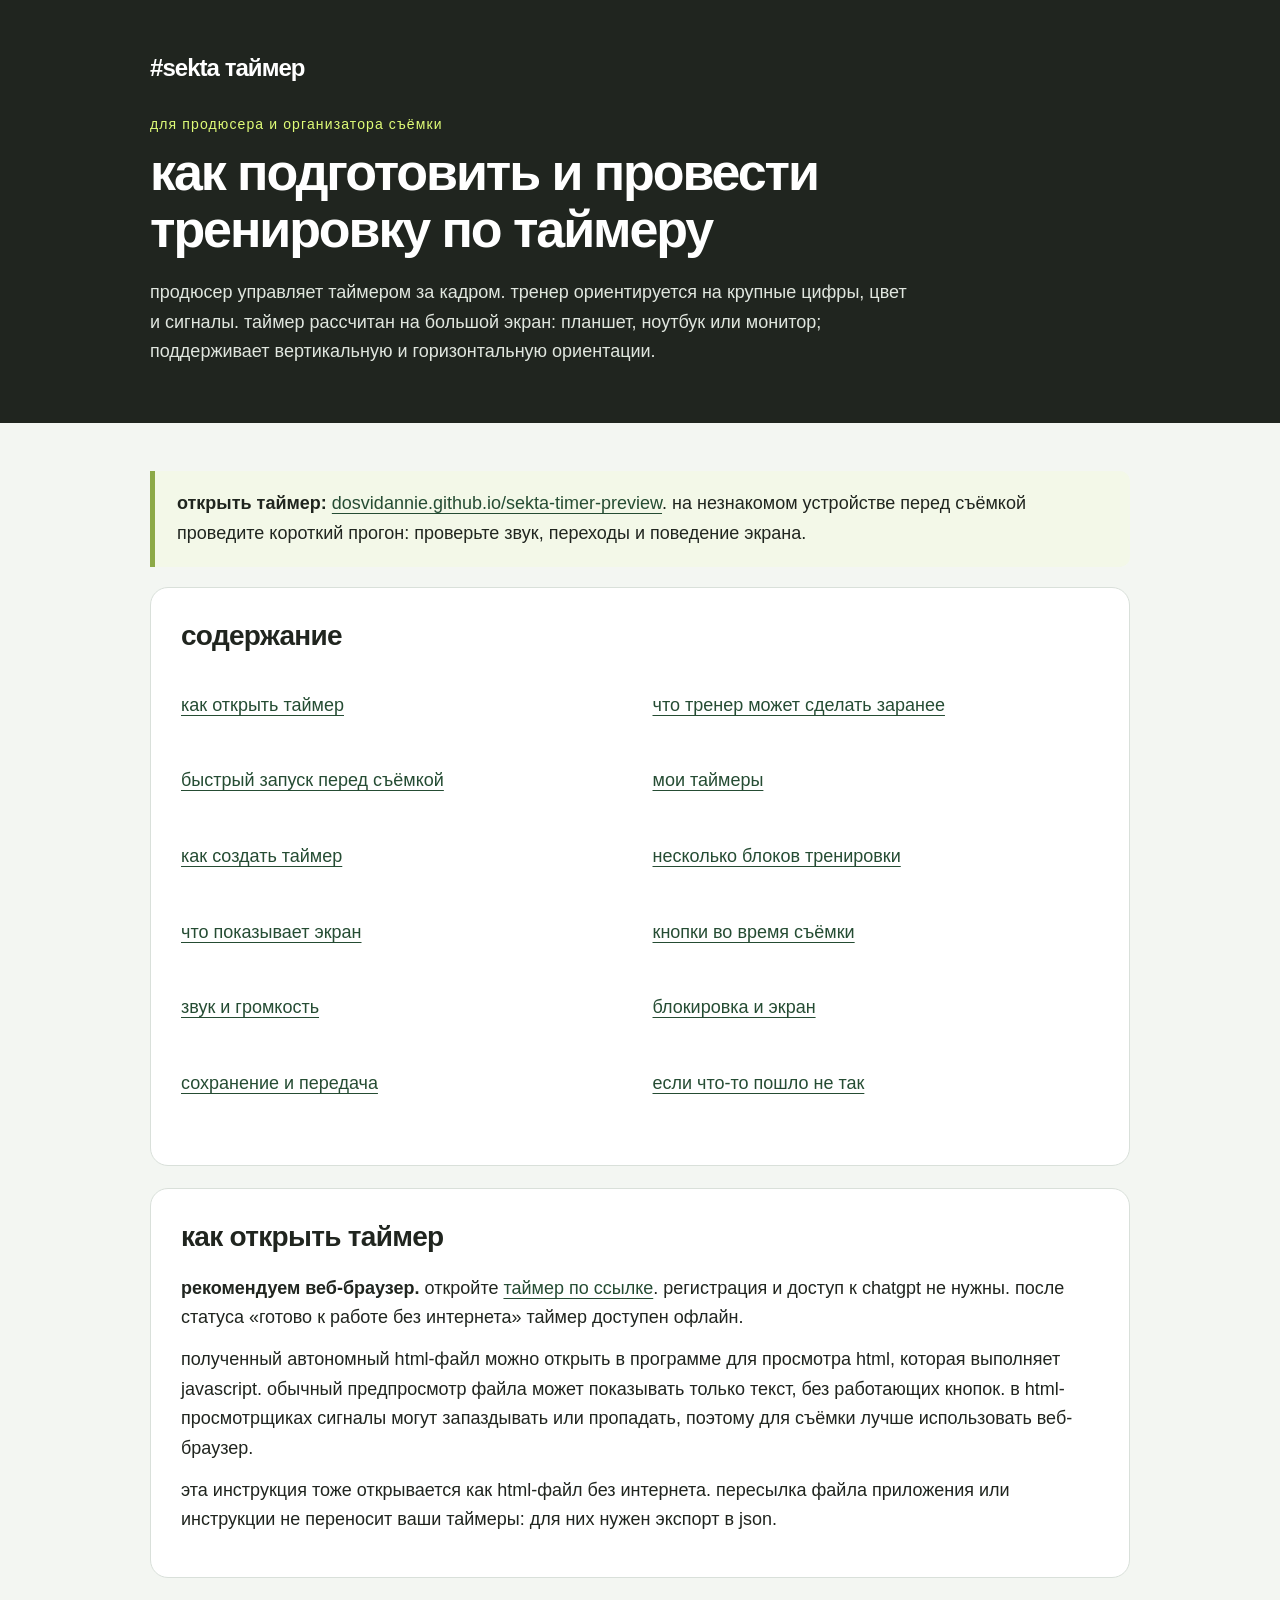
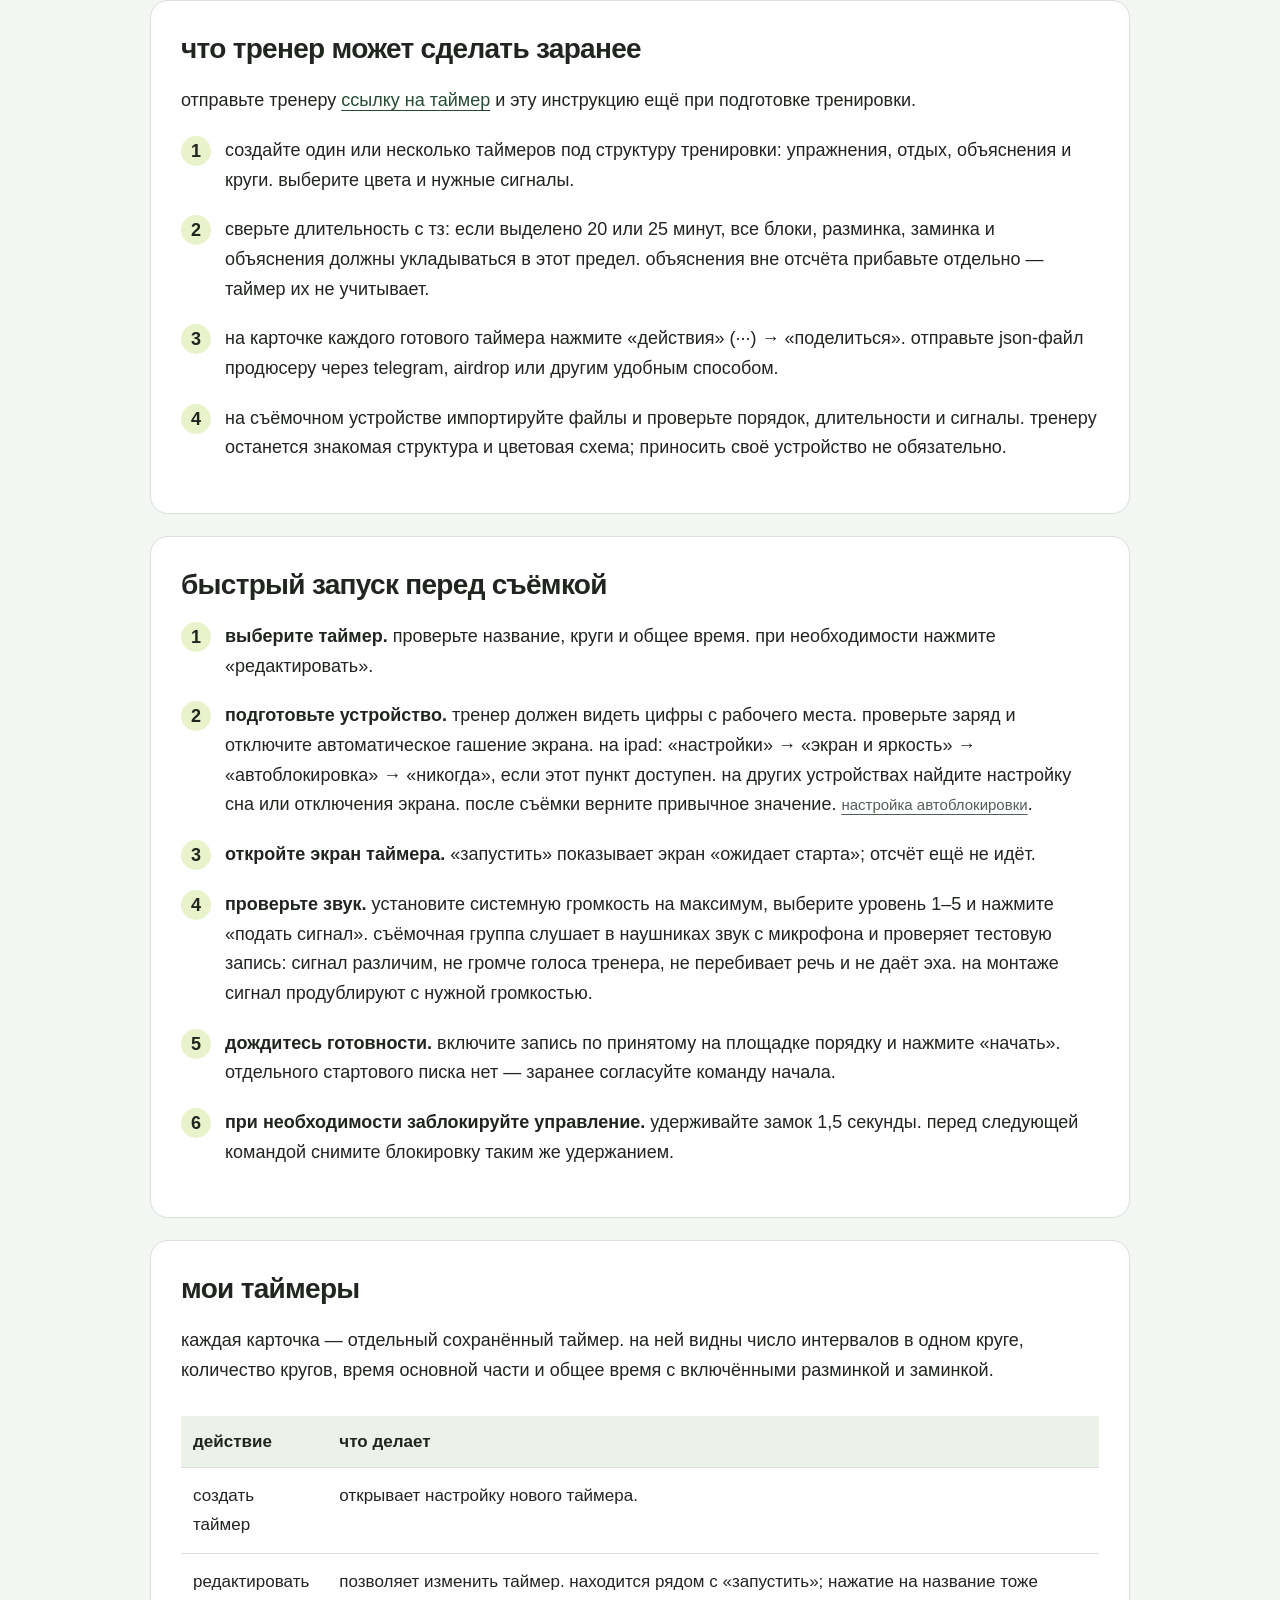
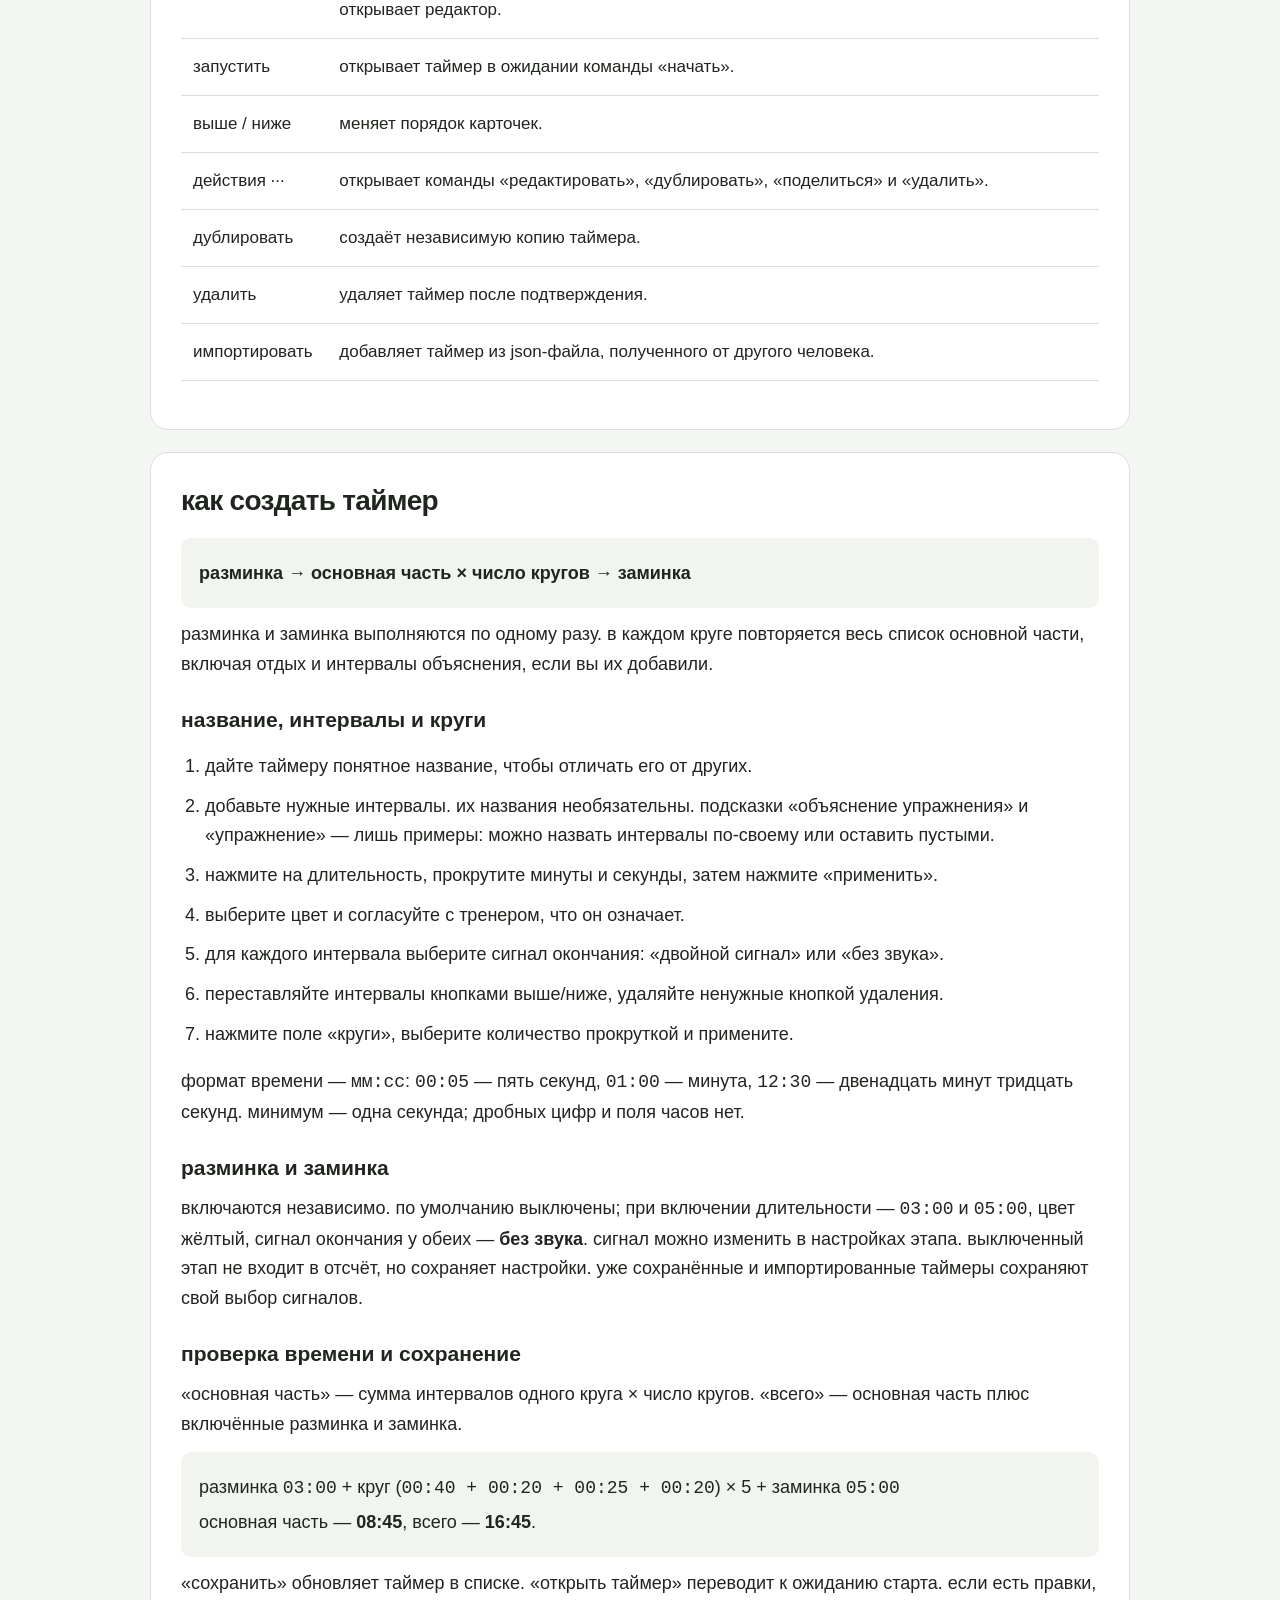
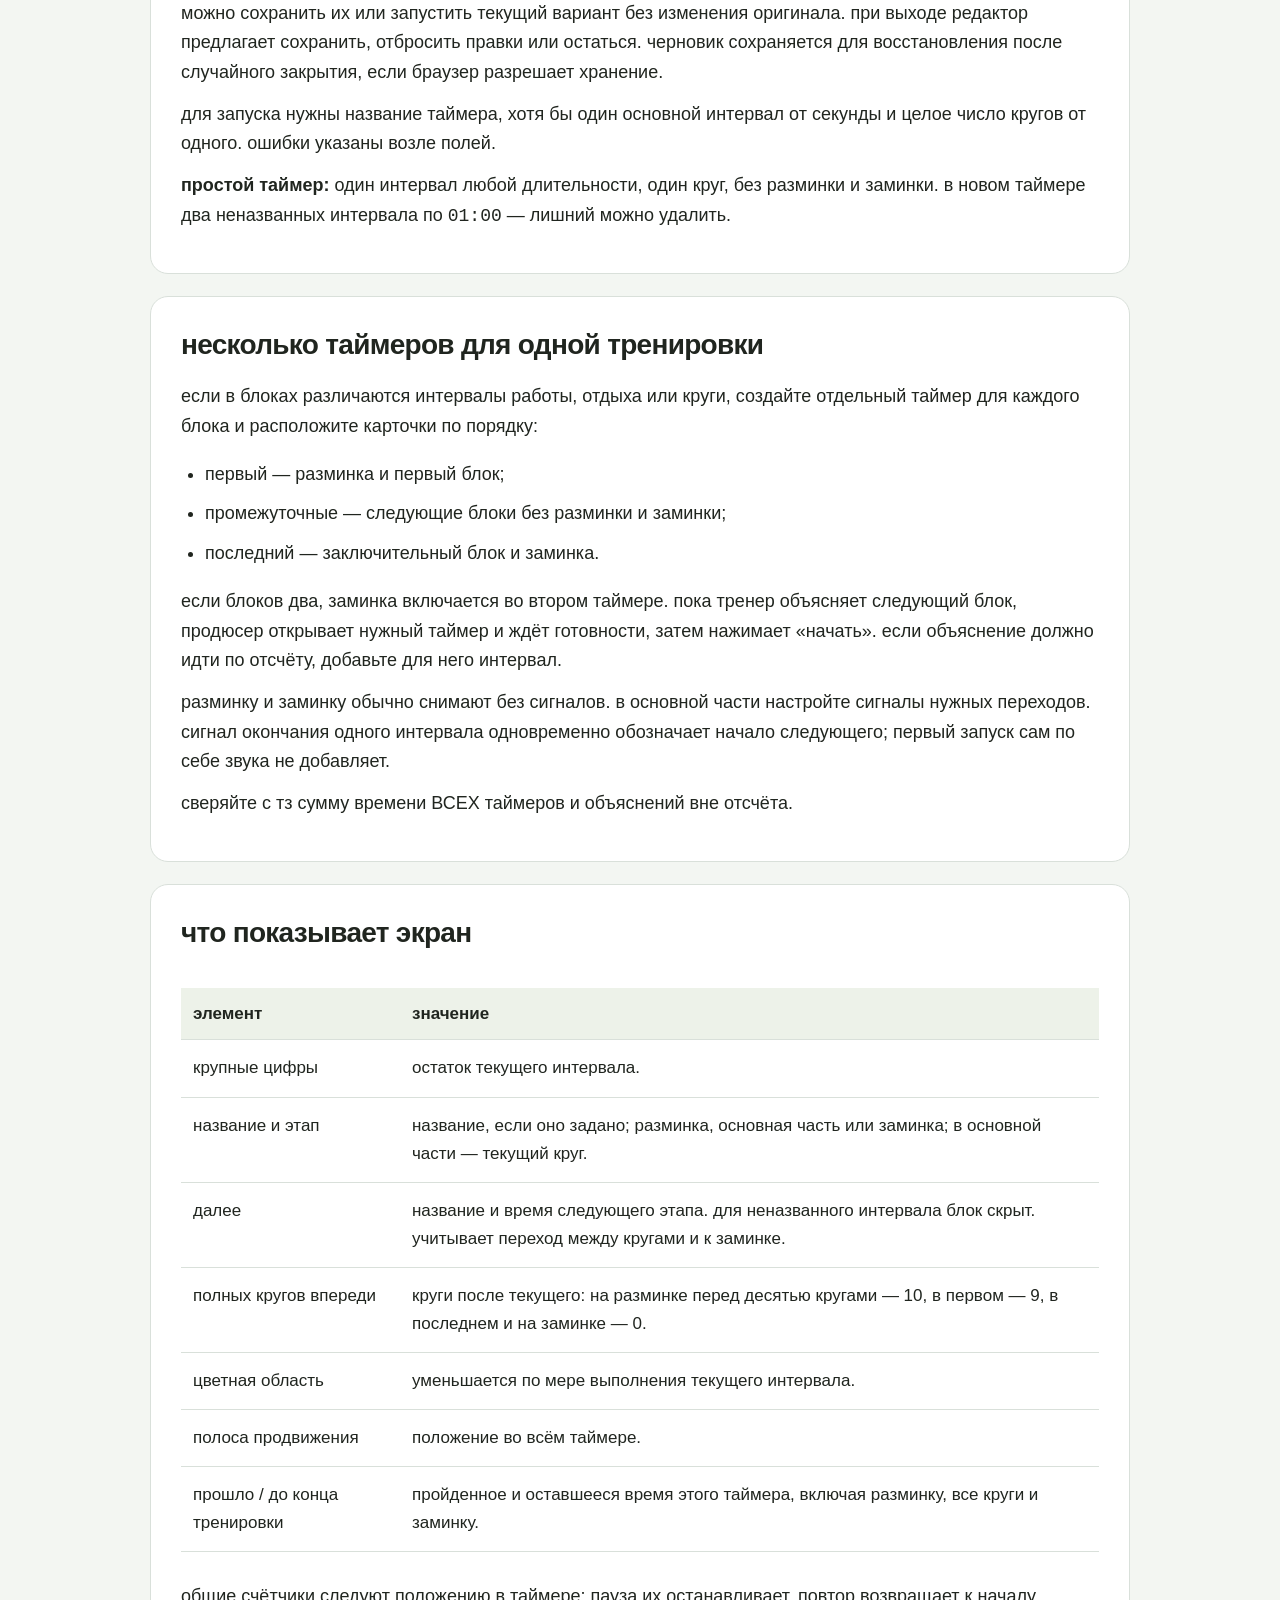
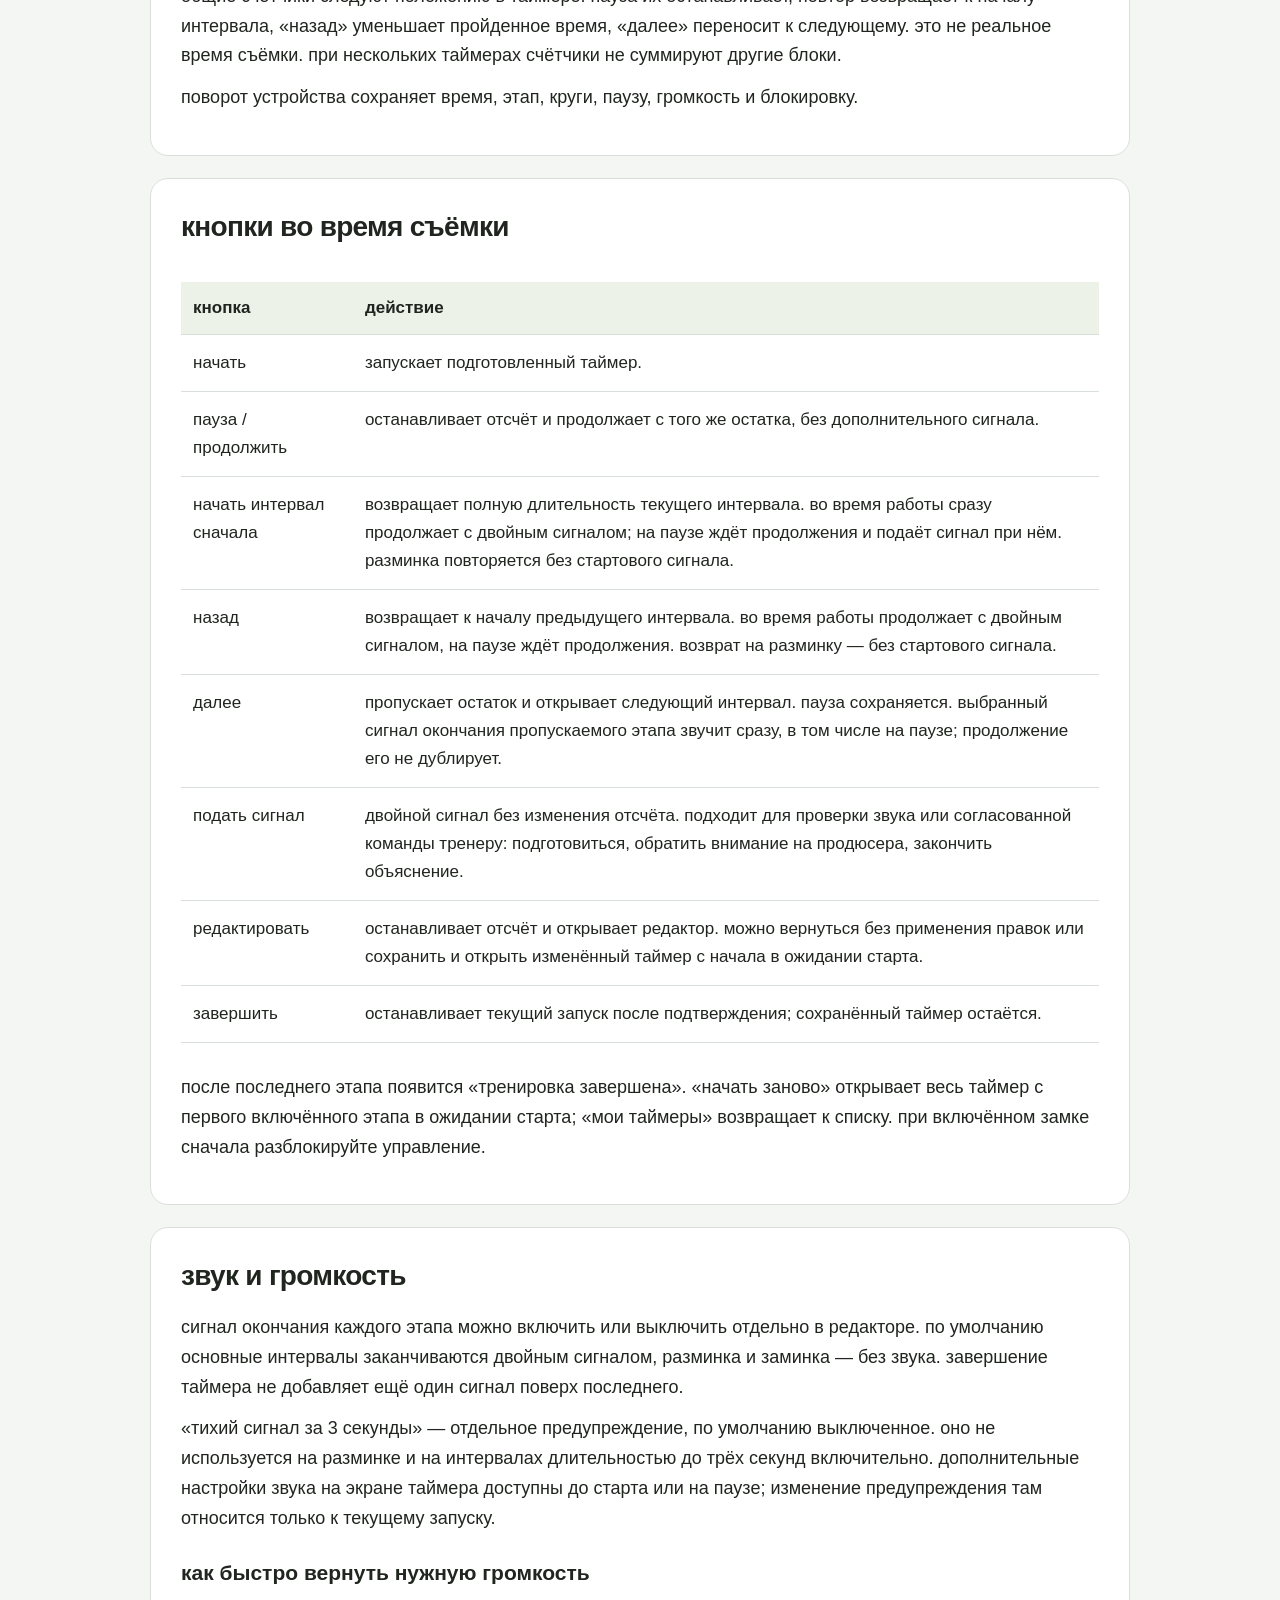
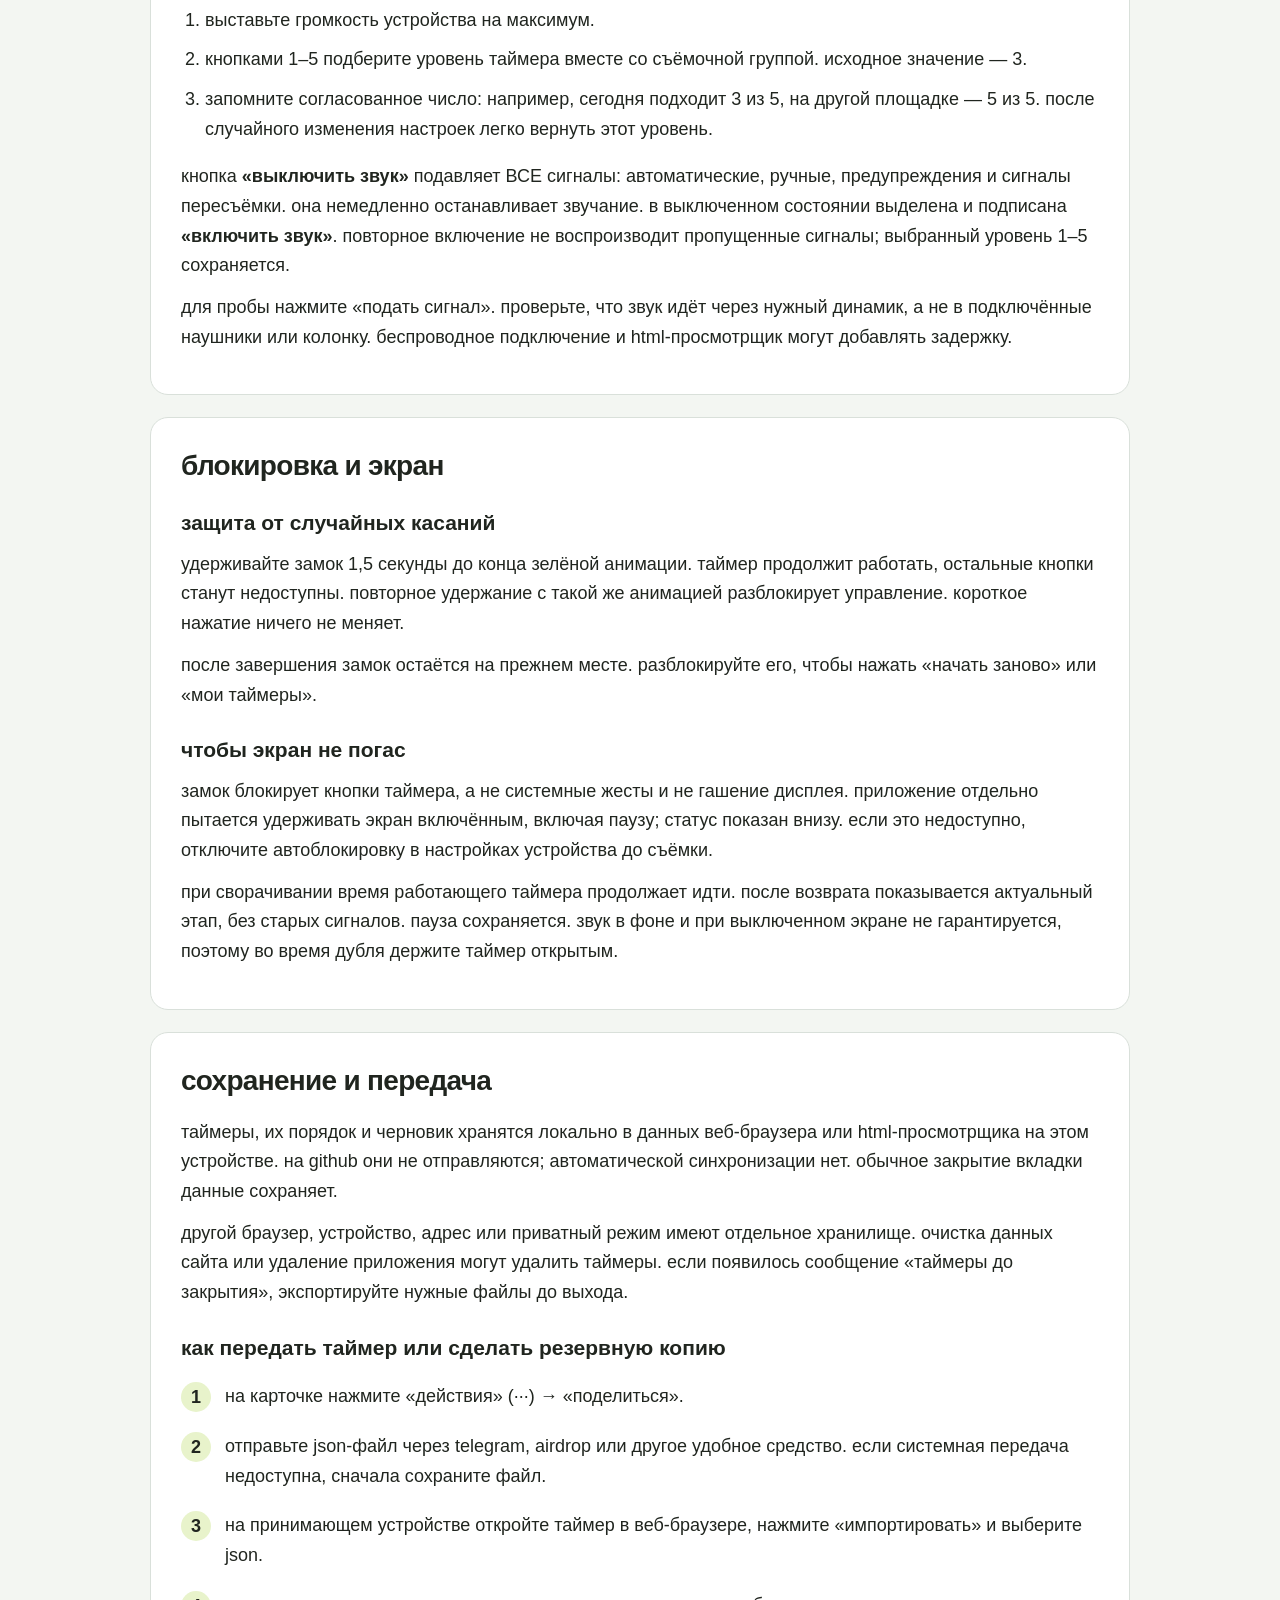
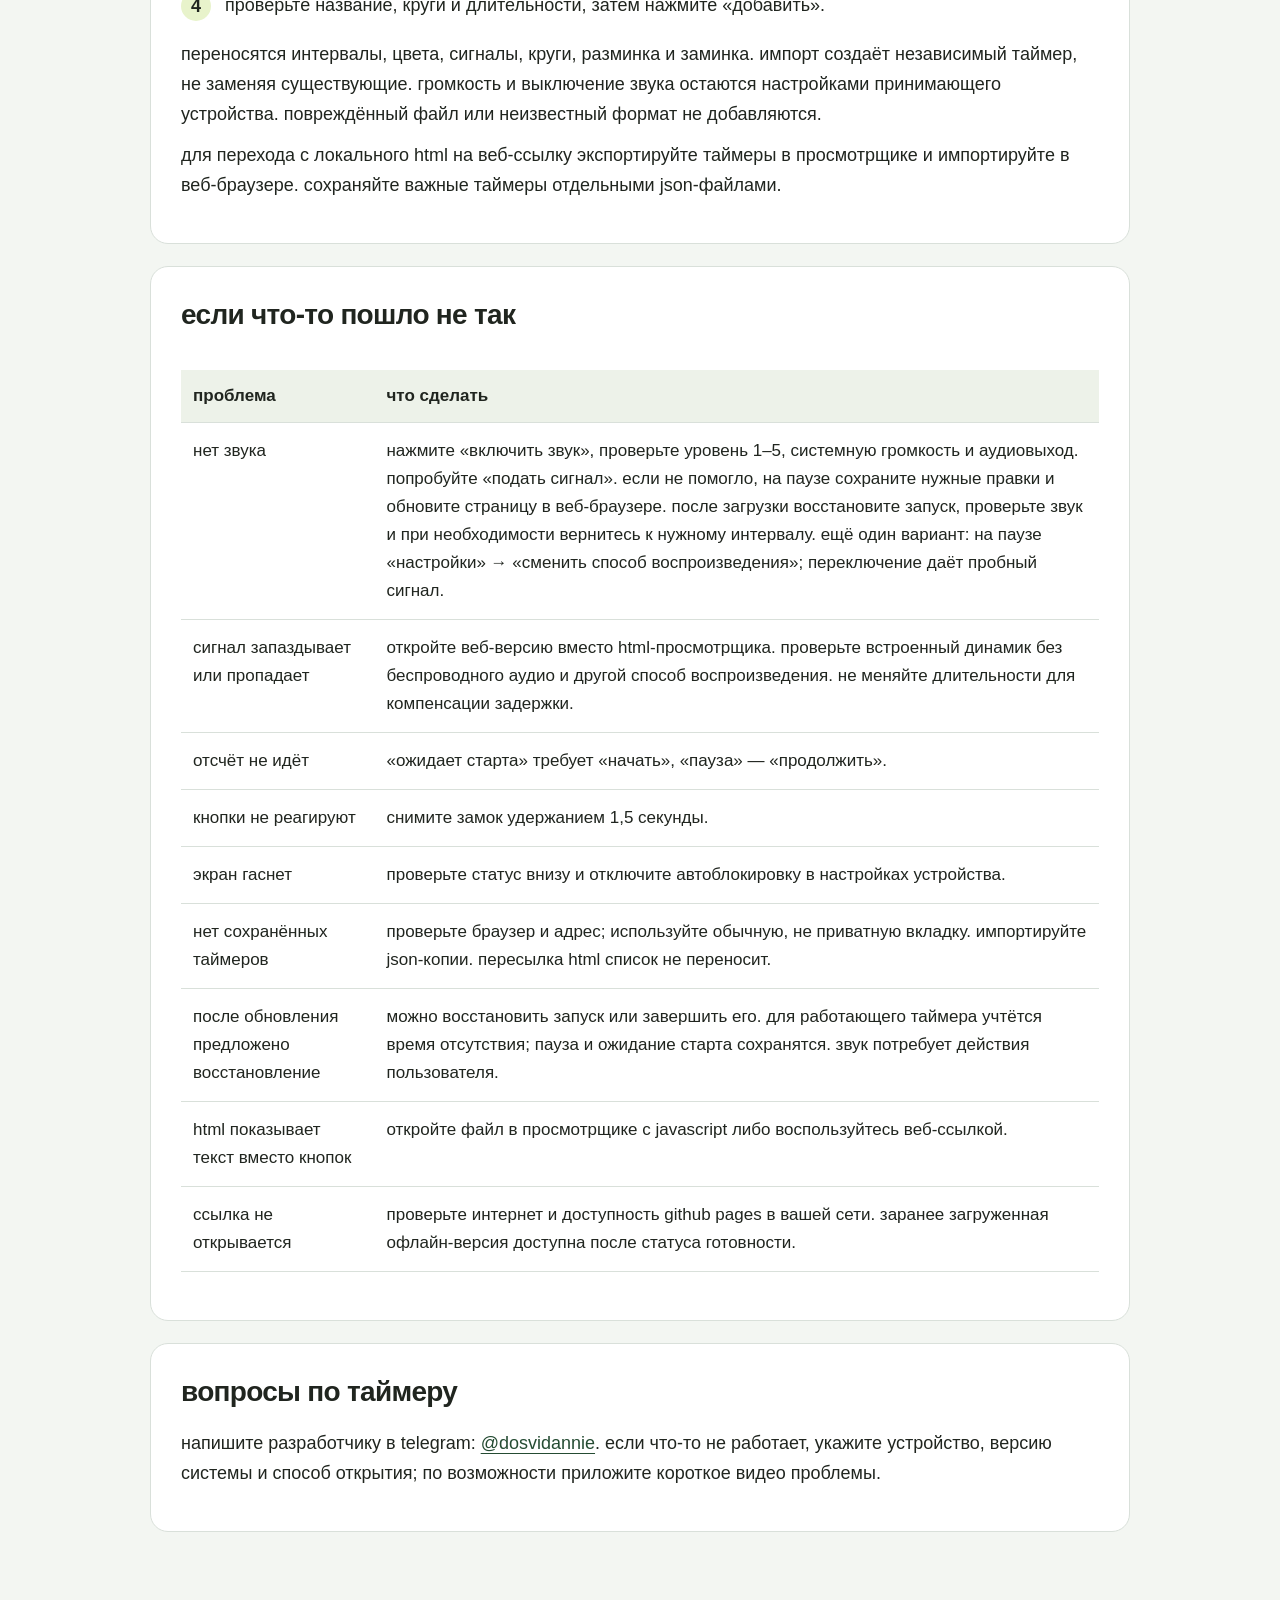
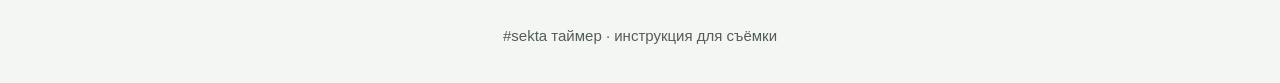
==== commit 31465f18: "Update shoot guide, visible mute control and silent cooldown default" ====
--- a/instruction.html
+++ b/instruction.html
@@ -3,101 +3,30 @@
 <head>
 <meta charset="utf-8">
 <meta name="viewport" content="width=device-width, initial-scale=1">
-<title>#sekta таймер — инструкция для оператора</title>
+<title>#sekta таймер — инструкция для съёмки</title>
 <style>
 :root{color-scheme:light;--ink:#20251f;--muted:#535e55;--line:#d9e0da;--accent:#dffc77}*{box-sizing:border-box}html{scroll-behavior:smooth;scroll-padding-top:24px}body{margin:0;background:#f3f6f2;color:var(--ink);font-family:-apple-system,BlinkMacSystemFont,"Segoe UI",sans-serif;line-height:1.65;font-size:18px}header{background:#20251f;color:#fff;padding:48px max(24px,calc((100% - 980px)/2)) 44px}.brand{display:inline-block;font-size:24px;font-weight:700;letter-spacing:-.04em}.eyebrow{font-size:14px;letter-spacing:.08em;margin:25px 0 8px;color:#dffc77}h1{font-size:clamp(32px,5vw,52px);letter-spacing:-.04em;line-height:1.1;margin:0 0 20px;max-width:800px}header p{max-width:760px;color:#e0e6df}main{max-width:1028px;margin:auto;padding:28px 24px 70px}section,nav{background:white;border:1px solid var(--line);border-radius:18px;padding:30px;margin:0 0 22px}h2{font-size:28px;letter-spacing:-.025em;line-height:1.25;margin:0 0 20px}h3{font-size:21px;line-height:1.35;margin:26px 0 10px}p{margin:12px 0}a{color:#254c33;text-underline-offset:4px}header a{color:var(--accent)}strong{font-weight:750}li{margin:10px 0}ul,ol{padding-left:24px}.note{padding:18px 22px;border-left:5px solid #8ca947;background:#f3f8e8;border-radius:0 10px 10px 0;margin:20px 0}.pending{background:#fff6e8;border-color:#daa954}.small{font-size:15px;color:var(--muted)}.toc{display:grid;grid-template-columns:1fr 1fr;gap:10px 25px;list-style:none;padding:0}.toc a{display:block;padding:8px 0}.table-wrap{overflow-x:auto}table{width:100%;border-collapse:collapse;font-size:17px;margin:18px 0}th,td{padding:14px 12px;border-bottom:1px solid var(--line);vertical-align:top;text-align:left}th{background:#edf2e9;line-height:1.4}th:first-child,td:first-child{min-width:140px}code,.time{font-family:ui-monospace,SFMono-Regular,monospace;font-variant-numeric:tabular-nums;white-space:nowrap}.formula{padding:18px;background:#f1f4ef;border-radius:10px;line-height:1.9}.steps{counter-reset:step;list-style:none;padding:0}.steps li{position:relative;padding-left:44px;margin:20px 0}.steps li:before{counter-increment:step;content:counter(step);position:absolute;left:0;top:0;border-radius:50%;background:#e8f3cb;width:30px;height:30px;text-align:center;font-weight:700;line-height:30px}.toplink{font-size:15px;margin-top:24px;display:inline-block}footer{color:var(--muted);font-size:15px;text-align:center;padding:0 24px 35px}.no-break{break-inside:avoid}@media(max-width:650px){body{font-size:17px}header{padding:30px 22px}main{padding:20px 12px 40px}section,nav{padding:24px 20px}.toc{grid-template-columns:1fr}h2{font-size:25px}table{font-size:16px}}@media print{body{background:white;font-size:11pt}header{background:white;color:#111;padding:0 0 20px;border-bottom:2px solid #111}header p,.eyebrow{color:#444}main{padding:20px 0;max-width:none}section,nav{border:0;padding:0;margin-bottom:28px;break-inside:auto}h1{font-size:28pt}h2{font-size:19pt;break-after:avoid}h3{break-after:avoid}table{font-size:10pt}tr,.note{break-inside:avoid}.toplink{display:none}.table-wrap{overflow:visible}a{color:inherit}footer{text-align:left;padding:0}}
 </style>
 </head>
 <body>
-<header id="top"><div class="brand">#sekta таймер</div><div class="eyebrow">для оператора съёмки · 24 ноября 2026</div><h1>как подготовить и провести тренировку по таймеру</h1><p>приложение ведёт интервалы, отдых и круги. оператор управляет ipad за кадром, тренер ориентируется на цифры, цвет и сигналы. инструкция рассчитана на человека, который впервые открыл таймер.</p></header>
+<header id="top"><div class="brand">#sekta таймер</div><div class="eyebrow">для продюсера и организатора съёмки</div><h1>как подготовить и провести тренировку по таймеру</h1><p>продюсер управляет таймером за кадром. тренер ориентируется на крупные цифры, цвет и сигналы. таймер рассчитан на большой экран: планшет, ноутбук или монитор; поддерживает вертикальную и горизонтальную ориентации.</p></header>
 <main>
-<div class="note"><strong>пробная версия на github pages.</strong> откройте <a href="https://dosvidannie.github.io/sekta-timer-preview/">таймер в safari</a>. для этой проверки html-просмотрщик не нужен. таймеры сохраняются на вашем устройстве в данных safari, а не на github.</div>
+<div class="note"><strong>открыть таймер:</strong> <a href="https://dosvidannie.github.io/sekta-timer-preview/">dosvidannie.github.io/sekta-timer-preview</a>. на незнакомом устройстве перед съёмкой проведите короткий прогон: проверьте звук, переходы и поведение экрана.</div>
 <nav aria-label="содержание"><h2>содержание</h2><ul class="toc">
-<li><a href="#open">как открыть: ссылка или файл</a></li><li><a href="#quick">быстрый запуск перед съёмкой</a></li>
-<li><a href="#library">мои таймеры и сохранённые программы</a></li><li><a href="#editor">как составить программу</a></li>
-<li><a href="#screen">что показывает экран</a></li><li><a href="#buttons">кнопки во время съёмки</a></li>
-<li><a href="#sound">звук и ручной сигнал</a></li><li><a href="#lock">блокировка управления и экран</a></li>
-<li><a href="#situations">пауза, пересъёмка и другие ситуации</a></li><li><a href="#files">сохранение и передача</a></li>
-<li><a href="#help">если что-то пошло не так</a></li>
+<li><a href="#open">как открыть таймер</a></li><li><a href="#prepare">что тренер может сделать заранее</a></li><li><a href="#quick">быстрый запуск перед съёмкой</a></li><li><a href="#library">мои таймеры</a></li><li><a href="#editor">как создать таймер</a></li><li><a href="#blocks">несколько блоков тренировки</a></li><li><a href="#screen">что показывает экран</a></li><li><a href="#buttons">кнопки во время съёмки</a></li><li><a href="#sound">звук и громкость</a></li><li><a href="#lock">блокировка и экран</a></li><li><a href="#files">сохранение и передача</a></li><li><a href="#help">если что-то пошло не так</a></li>
 </ul></nav>
-<section id="open"><h2>как открыть: ссылка или файл</h2>
-<h3>по ссылке в safari</h3><p>откройте <a href="https://dosvidannie.github.io/sekta-timer-preview/">#sekta таймер</a> в safari и разверните приложение на весь экран. вход в аккаунт таймера не нужен. приложение предназначено для ipad в вертикальной и горизонтальной ориентациях, включая новые модели с актуальной стабильной ipados. на незнакомом устройстве проведите пробный запуск перед съёмкой.</p>
-<div class="note"><strong>открытие без chatgpt.</strong> эта публикация размещена на github pages и не обращается к сайту chatgpt. для её работы не нужен доступ к chatgpt. доступность github.io из вашей конкретной сети проверяется при открытии ссылки.</div>
-<p>для веб-версии дождитесь статуса «готово к работе без интернета», прежде чем рассчитывать на работу офлайн. можно добавить страницу на домашний экран через меню «поделиться» в safari. после добавления проверьте, что нужные программы доступны и в этом способе запуска.</p>
-<h3>где хранятся ваши таймеры</h3><p>созданные таймеры, их порядок и черновик сохраняются локально в данных safari этого устройства. обычное закрытие вкладки не удаляет их. github получает файлы приложения, но не список ваших тренировок.</p><p>другой браузер или устройство, приватный режим и прежняя версия с другого адреса имеют отдельные данные. для переноса откройте старую версию → «действия» → «поделиться», сохраните json и затем импортируйте его здесь. перед очисткой данных safari сохраните нужные таймеры отдельными json-файлами.</p><p><strong>для пробы звука открывайте именно ссылку в safari.</strong> эта веб-версия использует браузерный звуковой движок; автономный html через просмотрщик для этой проверки не нужен.</p><a class="toplink" href="#top">к содержанию</a></section>
-<section id="quick"><h2>быстрый запуск перед съёмкой</h2><ol class="steps">
-<li><strong>выберите программу.</strong> на странице «мои таймеры» проверьте название, круги и общее время. при необходимости откройте «редактировать».</li>
-<li><strong>подготовьте ipad.</strong> расположите его так, чтобы тренер читал цифры с рабочего места. откройте приложение на весь экран, проверьте заряд и настройку автоблокировки.</li>
-<li><strong>откройте экран таймера.</strong> нажмите «запустить». это ещё не начинает отсчёт: появится «ожидает старта».</li>
-<li><strong>проверьте звук.</strong> согласуйте пробу с тренером и съёмочной группой, установите громкость и нажмите «подать сигнал». сигнал должен быть слышен там, где будет стоять тренер, и различим на тестовой записи камеры.</li>
-<li><strong>дождитесь готовности группы.</strong> включите запись камеры по принятому на площадке порядку, затем нажмите «начать».</li>
-<li><strong>защитите управление, если нужно.</strong> удерживайте замок 1,5 секунды. для паузы или перехода сначала разблокируйте его таким же удержанием.</li>
-</ol><p>первое нажатие «начать» не сопровождается отдельным стартовым писком. заранее договоритесь с тренером о команде начала. разминка также начинается без сигнала.</p></section>
-<section id="library"><h2>мои таймеры</h2><p>каждая карточка — отдельная сохранённая программа. она показывает название, число интервалов в одном круге, количество кругов и два времени:</p><ul><li><strong>основная часть</strong> — весь список основных интервалов, повторённый заданное число раз;</li><li><strong>всего</strong> — основная часть плюс включённые разминка и заминка.</li></ul>
-<div class="table-wrap"><table><thead><tr><th>действие</th><th>для чего</th></tr></thead><tbody>
-<tr><td>создать таймер</td><td>составить новую программу. в пустом списке кнопка называется «создать первый таймер».</td></tr>
-<tr><td>редактировать</td><td>изменить программу перед открытием. кнопка находится рядом с «запустить». нажатие на название также открывает редактор.</td></tr>
-<tr><td>запустить</td><td>открыть экран в ожидании команды «начать».</td></tr>
-<tr><td>выше / ниже</td><td>переставить карточки в удобном порядке.</td></tr>
-<tr><td>действия ···</td><td>открыть дополнительные команды: редактировать, дублировать, поделиться, удалить.</td></tr>
-<tr><td>дублировать</td><td>создать независимую копию, например для другой длительности отдыха. изменения копии не меняют оригинал.</td></tr>
-<tr><td>удалить</td><td>убрать программу после подтверждения. при сомнениях сначала экспортируйте её через «поделиться».</td></tr>
-<tr><td>импортировать</td><td>добавить полученную от другого оператора программу из json-файла.</td></tr>
-</tbody></table></div></section>
-<section id="editor"><h2>как составить программу</h2><p>порядок выполнения всегда такой:</p><div class="formula"><strong>разминка → основная часть × число кругов → заминка</strong></div><p>разминка и заминка выполняются по одному разу. по кругам повторяется весь список основной части, включая добавленные в него интервалы отдыха.</p>
-<h3>название, интервалы и колёса</h3><ol>
-<li>дайте программе понятное название, по которому её можно отличить от других тренировок.</li>
-<li>названия основных интервалов необязательны. можно оставить поля пустыми: тренер сам определяет их назначение. в первом поле подсказка «например: объяснение упражнения», во втором — «например: упражнение»; подсказки не становятся названиями. если хотите дать время на объяснение после разминки, настройте под это первый основной интервал. отдых также можно добавить отдельным интервалом.</li>
-<li>нажмите на длительность, прокрутите колёса минут и секунд. выбранные числа находятся в центре. нажмите «применить» или «отмена».</li>
-<li>выберите цвет. он помогает тренеру различать работу, отдых и другие этапы. значения цветов задаёте вы: зелёный сам по себе не означает работу, а красный — отдых. согласуйте схему с тренером.</li>
-<li>выберите сигнал <strong>окончания</strong>: «двойной сигнал» или «без звука».</li>
-<li>добавляйте интервалы кнопкой «добавить интервал». переставляйте кнопками выше/ниже; удаляйте кнопкой удаления у нужного интервала.</li>
-<li>нажмите поле «круги», прокрутите колесо до нужного числа и примените выбор.</li>
-</ol><p>время задаётся в целых секундах, минимум — одна секунда. <span class="time">00:05</span> — пять секунд, <span class="time">01:00</span> — одна минута, <span class="time">12:30</span> — двенадцать минут тридцать секунд. дробных цифр и отдельного поля часов нет; минуты могут быть больше 59.</p>
-<h3>разминка и заминка</h3><p>включите каждый нужный этап переключателем и настройте его так же, как интервал. выключенный этап не выполняется и не входит в общее время, но его настройки сохраняются. начальные значения: разминка <span class="time">03:00</span>, заминка <span class="time">05:00</span>, обе жёлтые и выключены. разминка по умолчанию заканчивается без звука, заминка — двойным сигналом.</p><p>начало разминки и её повтор не сопровождаются стартовым сигналом. настройка «сигнал окончания» относится к концу этапа: если изменить её на двойной сигнал, он прозвучит при окончании разминки или переходе «далее».</p>
-<h3>проверка времени и сохранение</h3><p>итоговые времена пересчитываются сразу. например:</p><div class="formula">разминка <span class="time">03:00</span><br>основной круг: работа <span class="time">00:40</span> + отдых <span class="time">00:20</span> + работа <span class="time">00:25</span> + отдых <span class="time">00:20</span><br>5 кругов = основная часть <strong class="time">08:45</strong><br>заминка <span class="time">05:00</span><br>всего <strong class="time">16:45</strong></div>
-<p>нажмите «сохранить», чтобы обновить программу в списке. «открыть таймер» переводит к экрану ожидания. если есть изменения, можно сохранить их или использовать только для текущего запуска, оставив сохранённый оригинал прежним. при выходе с правками выберите сохранение, отбрасывание или возврат в редактор. черновик помогает восстановиться после случайного закрытия, если просмотрщик разрешает хранение данных.</p><p>если запуск не разрешён, прочитайте пояснение возле поля: нужны название программы, хотя бы один основной интервал, длительности от секунды и целое число кругов от одного.</p><p><strong>простой таймер:</strong> оставьте один интервал нужной длительности, один круг, выключите разминку и заминку. в новой программе два неназванных интервала по <span class="time">01:00</span>. можно удалить лишний, добавить другие и изменить длительности. никаких обязательных этапов объяснения или работы нет.</p></section>
-<section id="screen"><h2>что показывает экран таймера</h2><div class="table-wrap"><table><thead><tr><th>элемент</th><th>значение</th></tr></thead><tbody>
-<tr><td>крупные цифры</td><td>сколько осталось до конца ТЕКУЩЕГО интервала. это не оставшееся время всей тренировки.</td></tr>
-<tr><td>название и этап</td><td>название показывается только если вы его заполнили. если поле пустое, заголовка нет. отдельно отображается этап: разминка, основная часть или заминка. в основной части отдельно указан текущий круг, например «круг 2 из 5».</td></tr>
-<tr><td>ожидает старта / пауза</td><td>отсчёт стоит. «начать» запускает подготовленную программу, «продолжить» снимает паузу.</td></tr>
-<tr><td>далее</td><td>блок с названием и длительностью следующего этапа появляется, если у него есть название. для неназванного следующего интервала блок скрыт. на границе кругов это первый интервал следующего круга; после последнего круга — заминка либо завершение.</td></tr>
-<tr><td>полных кругов впереди</td><td>круги, которые ещё целиком предстоят, без текущего. перед десятью кругами на разминке будет 10; во время первого — 9; во время последнего и на заминке — 0.</td></tr>
-<tr><td>цветная область</td><td>цвет текущего интервала. по мере его выполнения область уменьшается и сменяется приглушённым фоном.</td></tr>
-<tr><td>полоса продвижения</td><td>положение во всей программе, включая разминку и заминку.</td></tr>
-<tr><td>прошло</td><td>сколько пройдено ПО ПРОГРАММЕ с её начала, включая разминку.</td></tr>
-<tr><td>до конца тренировки</td><td>сколько осталось по программе: остаток текущего этапа, будущие интервалы, круги и заминка.</td></tr>
-<tr><td>статусы внизу</td><td>по центру внизу — состояние удержания экрана или напоминание отключить автоблокировку в настройках устройства. громкость задаётся кнопками 1–5; отдельного статуса громкости и кнопки проверки звука нет.</td></tr>
-</tbody></table></div>
-<div class="note"><strong>«прошло» — не хронометраж съёмочного дня.</strong> паузы не прибавляют время. повтор текущего интервала возвращает показатель к началу этого интервала; «далее» увеличивает его до начала следующего, «назад» уменьшает. поэтому при пересъёмках и пропусках он может отличаться от реального времени с первого нажатия «начать».</div>
-<p>пример: в интервале на 40 секунд прошло 15. после «начать интервал сначала» снова будет 40 секунд до конца этого интервала, а оба общих счётчика пересчитаются к его началу.</p><p>поворот ipad сохраняет интервал, время, паузу, круги, громкость и блокировку. используйте удобную ориентацию; основные кнопки доступны без прокрутки экрана таймера.</p></section>
-<section id="buttons"><h2>кнопки во время съёмки</h2><div class="table-wrap"><table><thead><tr><th>кнопка</th><th>когда отсчёт идёт</th><th>когда стоит</th></tr></thead><tbody>
-<tr><td>пауза / продолжить</td><td>останавливает отсчёт на текущем остатке.</td><td>«продолжить» запускает с того же места. обычное продолжение не добавляет сигнал.</td></tr>
-<tr><td>начать интервал сначала</td><td>возвращает ПОЛНУЮ длительность текущего интервала, подаёт двойной сигнал и сразу продолжает. на разминке стартового сигнала нет.</td><td>возвращает полную длительность, отсчёт остаётся на паузе или в ожидании. при «продолжить» / «начать» звучит сигнал и начинается интервал; разминка — без сигнала.</td></tr>
-<tr><td>назад</td><td>возвращает к началу ПРЕДЫДУЩЕГО интервала и продолжает с двойным сигналом; при возврате на разминку — без сигнала.</td><td>открывает предыдущий интервал с полным временем и сохраняет остановку. при последующем старте подаёт сигнал, кроме разминки.</td></tr>
-<tr><td>далее</td><td>пропускает остаток текущего интервала и сразу начинает следующий.</td><td>переходит к началу следующего, сохраняя паузу или ожидание старта.</td></tr>
-<tr><td>подать сигнал</td><td>подаёт двойной сигнал. время и выбранный интервал не меняются.</td><td>подаёт сигнал без запуска отсчёта.</td></tr>
-<tr><td>редактировать</td><td>ставит отсчёт на паузу и открывает настройки программы.</td><td>открывает редактор, сохраняя остановленный сеанс.</td></tr>
-<tr><td>завершить</td><td colspan="2">после подтверждения прекращает текущий сеанс и возвращает к списку. сохранённая программа остаётся. для короткой остановки используйте паузу.</td></tr>
-</tbody></table></div><p>«далее» использует выбранный сигнал ОКОНЧАНИЯ пропускаемого интервала: он звучит сразу при нажатии, даже на паузе. если выбран «без звука», сигнала нет. продолжение после этого не добавляет второй писк.</p><p>«назад» переходит через границу кругов к последнему интервалу предыдущего круга; на первом этапе кнопка недоступна. повторное нажатие «начать интервал сначала» каждый раз сбрасывает тот же текущий интервал.</p><p>все звуковые правила действуют только при включённом общем звуке.</p></section>
-<section id="sound"><h2>звук и ручной сигнал</h2><h3>автоматические сигналы</h3><p>двойной сигнал отмечает окончание тех этапов, для которых он выбран. началу обычной программы отдельный писк не добавляется. после последнего этапа экран завершения не создаёт ещё один сигнал поверх сигнала этого этапа.</p><p>«тихий сигнал за 3 секунды» — дополнительное предупреждение, по умолчанию выключенное. его можно включить в редакторе. оно не звучит на разминке и на интервалах длительностью три секунды или меньше. на экране таймера дополнительные настройки доступны, когда отсчёт остановлен; изменение предупреждения там относится только к текущему сеансу.</p>
-<h3>зачем «подать сигнал»</h3><p>это ручной звуковой ориентир для тренера: например, согласованная команда подготовиться, обратить внимание на оператора или закончить объяснение. также кнопка подходит для пробы слышимости перед записью. заранее договоритесь, что означает ручной сигнал на вашей съёмке: приложение само не отличает команду от проверки.</p><p><strong>ручной сигнал не запускает таймер, не ставит его на паузу и не переключает упражнение.</strong> если после команды нужно продолжить отсчёт, отдельно нажмите «продолжить». если нужна пересъёмка, используйте «начать интервал сначала».</p>
-<h3>громкость, выключение и проверка</h3><ul><li>цифры 1–5 задают громкость приложения; 1 — самый тихий уровень, 5 — самый громкий. исходное значение — 3.</li><li>кнопка динамика выключает ВСЕ сигналы: автоматические, ручные, предупреждение и пересъёмку. при ручной команде с выключенным звуком появится подсказка «звук выключен».</li><li>выключение прекращает текущий сигнал и отменяет ожидающие. включение обратно не проигрывает пропущенное.</li><li>системная громкость и выбранный аудиовыход ipad тоже влияют на слышимость: при подключённых наушниках или внешней колонке проверьте, где звучит сигнал.</li><li>для проверки используйте «подать сигнал». если звука нет, остановите отсчёт, откройте «настройки» → «сменить способ воспроизведения». переключение подаёт пробный сигнал. проверять удобнее до старта или на паузе.</li></ul>
-<div class="note"><strong>двойной сигнал.</strong> используется предоставленная запись двух коротких писков подряд. перед ней убрана начальная тишина; оба писка воспроизводятся как одна запись. пауза и переходы не обрывают уже начавшийся сигнал; общее выключение звука прекращает его сразу. устройство, просмотрщик и беспроводной аудиовыход могут добавлять задержку — проверяйте её перед съёмкой.</div></section>
-<section id="lock"><h2>блокировка управления и удержание экрана</h2><h3>замок защищает от случайного нажатия</h3><p>если ipad стоит рядом с тренером, его могут случайно задеть при перестановке или протирке экрана. замок защищает от нежелательной паузы, переключения интервала, изменения громкости и выхода из таймера.</p><ol><li>нажмите замок и удерживайте примерно 1,5 секунды, пока зелёное заполнение не дойдёт до конца.</li><li>после блокировки таймер продолжает идти; остальные действия внутри него недоступны.</li><li>для разблокировки снова удерживайте замок 1,5 секунды. зелёная анимация работает и в эту сторону. после завершения тренировки замок остаётся на том же месте: снимите блокировку, чтобы стали доступны повторный запуск и «мои таймеры».</li><li>если отпустить раньше, состояние не изменится.</li></ol><p><strong>это блокировка кнопок приложения.</strong> она не выключает дисплей, не включает системный экран блокировки и не запрещает жест выхода из приложения. перед остановкой или другой командой потребуется сначала снять замок.</p>
-<h3>удержание экрана включённым — другая функция</h3><p>приложение пытается удерживать дисплей включённым во время сеанса, включая паузу. результат показан внизу. возможность зависит от ipad, версии по и способа открытия. если удержание недоступно, заранее настройте автоблокировку ipad так, чтобы экран не погас во время дубля. после съёмки верните привычную настройку.</p><p>не сворачивайте приложение и не гасите экран во время записи, если тренер должен видеть отсчёт и слышать сигналы.</p></section>
-<section id="situations"><h2>частые ситуации на площадке</h2><h3>тренер остановился, чтобы объяснить движение</h3><p>при необходимости снимите замок → нажмите «пауза» → дождитесь готовности → «продолжить». сохранится остаток текущего интервала, дополнительного писка не будет.</p><h3>нужно переснять текущий интервал с начала</h3><p>для немедленной пересъёмки нажмите «начать интервал сначала» во время работы. если сначала нужно подготовиться: «пауза» → «начать интервал сначала» → подготовка → «продолжить». время будет полным; сигнал пересъёмки прозвучит при продолжении, кроме разминки.</p><h3>нужно вернуться к предыдущему упражнению</h3><p>нажмите «назад». для подготовки перед новым дублем сначала поставьте паузу, затем вернитесь назад. «начать интервал сначала» предыдущий интервал не открывает.</p><h3>решили пропустить остаток отдыха или упражнения</h3><p>нажмите «далее». если отсчёт идёт, следующий этап начнётся сразу. если он на паузе, следующий останется на паузе. на последнем этапе команда открывает завершение.</p><h3>нужно изменить длительности или круги</h3><p>нажмите «редактировать». отсчёт остановится. после правок можно вернуться без их применения к прежнему остатку либо сохранить и открыть изменённую программу с начала. при применении она будет ждать «начать»; продолжить прежний сеанс с новой структурой на том же месте нельзя. если правок нет, «вернуться к таймеру» возвращает остановленный сеанс.</p><h3>программа закончилась</h3><p>появится «тренировка завершена». если включён замок, сначала разблокируйте управление удержанием 1,5 секунды на прежнем месте. «мои таймеры» возвращает к списку. «начать заново» открывает всю программу с первого включённого этапа в ожидании команды «начать».</p><h3>приложение свернули или закрыли</h3><p>при сворачивании работающий таймер продолжает считать время. после возврата он показывает актуальный этап, даже если прошли несколько кругов. пропущенные сигналы задним числом не звучат. если до сворачивания была пауза, она сохраняется.</p><p>после перезагрузки или повторного открытия может появиться предложение восстановить сеанс, если просмотрщик сохранил данные. восстановление работающего сеанса учитывает время отсутствия; восстановление паузы и ожидания старта не запускает отсчёт само. если программа успела закончиться, откроется завершение. звук может потребовать нового нажатия или проверки. непрерывное звучание в фоне и при выключенном дисплее не гарантируется.</p></section>
-<section id="files"><h2>как сохранить и передать программу</h2><h3>что сохраняет «сохранить»</h3><p>программа записывается в данные того браузера или просмотрщика, в котором вы работаете. она не добавляется внутрь html-файла и не отправляется другим людям. автоматической синхронизации между ipad нет.</p><p>если приложение сообщает «программы до закрытия» или запрещённое постоянное хранение, обязательно экспортируйте нужные программы до выхода. очистка данных приложения, его удаление, смена браузера, адреса страницы или способа открытия файла могут лишить доступа к локальному списку.</p><h3>передача отдельной тренировки</h3><ol class="steps"><li>на карточке нужного таймера откройте «действия» (···) → «поделиться».</li><li>передайте предложенный json-файл через доступное системное меню, например airdrop, либо сохраните в «файлы» и передайте позже.</li><li>на другом ipad сначала откройте приложение таймера по ссылке или из html.</li><li>на странице «мои таймеры» нажмите «импортировать», выберите json, проверьте название, круги и длительность, затем нажмите «добавить».</li></ol><p>импорт создаёт новую независимую программу и не перезаписывает существующую, даже при одинаковом названии. все интервалы, цвета, сигналы, круги, разминка и заминка переносятся. громкость и выключение звука принимающего ipad остаются его собственными. неизвестный или повреждённый файл будет отклонён.</p><p><strong>для резервной копии</strong> экспортируйте каждую нужную программу отдельным json-файлом. перед переходом с локального html на финальную ссылку экспортируйте программы в просмотрщике, затем импортируйте их в safari.</p></section>
-<section id="help"><h2>если что-то пошло не так</h2><div class="table-wrap"><table><thead><tr><th>что видно</th><th>что сделать</th></tr></thead><tbody>
-<tr><td>ссылка не открывается в россии</td><td>проверьте подключение и vpn. если доступа нет, используйте заранее скачанный автономный файл с html-просмотрщиком. сам html после установки работает без сети.</td></tr>
-<tr><td>вместо кнопок — подсказка про javascript</td><td>это статический предпросмотр. импортируйте html в html viewer q и откройте страницу, а не исходный код.</td></tr>
-<tr><td>отсчёт не идёт</td><td>посмотрите подпись: «ожидает старта» требует «начать», «пауза» — «продолжить». при замке сначала удержанием снимите блокировку.</td></tr>
-<tr><td>кнопки не реагируют</td><td>проверьте замок. удерживайте его 1,5 секунды до конца зелёной анимации.</td></tr>
-<tr><td>нет звука</td><td>включите звук кнопкой динамика, выберите уровень 1–5, проверьте системную громкость и аудиовыход. попробуйте «подать сигнал», затем на паузе откройте «настройки» → «сменить способ воспроизведения». если не помогло, сообщите организатору модель ipad, версию по и способ открытия.</td></tr>
-<tr><td>сигнал запаздывает</td><td>проверьте встроенный динамик без беспроводных наушников и колонок, затем другой способ воспроизведения в настройках таймера. если задержка остаётся, сообщите организатору модель, версию по и способ открытия, приложите короткую запись экрана с внешней камерой. не меняйте длительности интервалов для компенсации звука.</td></tr>
-<tr><td>экран гаснет</td><td>проверьте статус удержания экрана и системную автоблокировку. замок приложения сам по себе не мешает дисплею погаснуть.</td></tr>
-<tr><td>после открытия нет моих программ</td><td>убедитесь, что используется тот же браузер/просмотрщик и файл или адрес. импортируйте сохранённые json-копии. пересылка html сама по себе программы не переносит.</td></tr>
-<tr><td>общее «прошло» уменьшилось</td><td>после «назад» или повтора это правильно: показатель следует положению в программе, а не времени на площадке.</td></tr>
-</tbody></table></div><h3>проверка перед передачей другому оператору</h3><ul><li>выдана актуальная версия приложения и эта инструкция;</li><li>импортирована правильная программа, сверены порядок, круги и итоговая длительность;</li><li>согласованы цвета, ручной сигнал и команда начала;</li><li>проверены звук на рабочем расстоянии, задержка на коротком прогоне и слышимость камерой;</li><li>оператор умеет ставить паузу, повторять, возвращаться назад и снимать замок;</li><li>есть резервные json-файлы нужных программ.</li></ul><a class="toplink" href="#top">к содержанию</a></section>
-</main><footer>#sekta таймер · инструкция обновлена 24 ноября 2026</footer>
+<section id="open"><h2>как открыть таймер</h2><p><strong>рекомендуем веб-браузер.</strong> откройте <a href="https://dosvidannie.github.io/sekta-timer-preview/">таймер по ссылке</a>. регистрация и доступ к chatgpt не нужны. после статуса «готово к работе без интернета» таймер доступен офлайн.</p><p>полученный автономный html-файл можно открыть в программе для просмотра html, которая выполняет javascript. обычный предпросмотр файла может показывать только текст, без работающих кнопок. в html-просмотрщиках сигналы могут запаздывать или пропадать, поэтому для съёмки лучше использовать веб-браузер.</p><p>эта инструкция тоже открывается как html-файл без интернета. пересылка файла приложения или инструкции не переносит ваши таймеры: для них нужен экспорт в json.</p></section>
+<section id="prepare"><h2>что тренер может сделать заранее</h2><p>отправьте тренеру <a href="https://dosvidannie.github.io/sekta-timer-preview/">ссылку на таймер</a> и эту инструкцию ещё при подготовке тренировки.</p><ol class="steps"><li>создайте один или несколько таймеров под структуру тренировки: упражнения, отдых, объяснения и круги. выберите цвета и нужные сигналы.</li><li>сверьте длительность с тз: если выделено 20 или 25 минут, все блоки, разминка, заминка и объяснения должны укладываться в этот предел. объяснения вне отсчёта прибавьте отдельно — таймер их не учитывает.</li><li>на карточке каждого готового таймера нажмите «действия» (···) → «поделиться». отправьте json-файл продюсеру через telegram, airdrop или другим удобным способом.</li><li>на съёмочном устройстве импортируйте файлы и проверьте порядок, длительности и сигналы. тренеру останется знакомая структура и цветовая схема; приносить своё устройство не обязательно.</li></ol></section>
+<section id="quick"><h2>быстрый запуск перед съёмкой</h2><ol class="steps"><li><strong>выберите таймер.</strong> проверьте название, круги и общее время. при необходимости нажмите «редактировать».</li><li><strong>подготовьте устройство.</strong> тренер должен видеть цифры с рабочего места. проверьте заряд и отключите автоматическое гашение экрана. на ipad: «настройки» → «экран и яркость» → «автоблокировка» → «никогда», если этот пункт доступен. на других устройствах найдите настройку сна или отключения экрана. после съёмки верните привычное значение. <a class="small" href="https://support.apple.com/en-euro/guide/ipad/ipad11dbabaf/ipados">настройка автоблокировки</a>.</li><li><strong>откройте экран таймера.</strong> «запустить» показывает экран «ожидает старта»; отсчёт ещё не идёт.</li><li><strong>проверьте звук.</strong> установите системную громкость на максимум, выберите уровень 1–5 и нажмите «подать сигнал». съёмочная группа слушает в наушниках звук с микрофона и проверяет тестовую запись: сигнал различим, не громче голоса тренера, не перебивает речь и не даёт эха. на монтаже сигнал продублируют с нужной громкостью.</li><li><strong>дождитесь готовности.</strong> включите запись по принятому на площадке порядку и нажмите «начать». отдельного стартового писка нет — заранее согласуйте команду начала.</li><li><strong>при необходимости заблокируйте управление.</strong> удерживайте замок 1,5 секунды. перед следующей командой снимите блокировку таким же удержанием.</li></ol></section>
+<section id="library"><h2>мои таймеры</h2><p>каждая карточка — отдельный сохранённый таймер. на ней видны число интервалов в одном круге, количество кругов, время основной части и общее время с включёнными разминкой и заминкой.</p><div class="table-wrap"><table><thead><tr><th>действие</th><th>что делает</th></tr></thead><tbody><tr><td>создать таймер</td><td>открывает настройку нового таймера.</td></tr><tr><td>редактировать</td><td>позволяет изменить таймер. находится рядом с «запустить»; нажатие на название тоже открывает редактор.</td></tr><tr><td>запустить</td><td>открывает таймер в ожидании команды «начать».</td></tr><tr><td>выше / ниже</td><td>меняет порядок карточек.</td></tr><tr><td>действия ···</td><td>открывает команды «редактировать», «дублировать», «поделиться» и «удалить».</td></tr><tr><td>дублировать</td><td>создаёт независимую копию таймера.</td></tr><tr><td>удалить</td><td>удаляет таймер после подтверждения.</td></tr><tr><td>импортировать</td><td>добавляет таймер из json-файла, полученного от другого человека.</td></tr></tbody></table></div></section>
+<section id="editor"><h2>как создать таймер</h2><div class="formula"><strong>разминка → основная часть × число кругов → заминка</strong></div><p>разминка и заминка выполняются по одному разу. в каждом круге повторяется весь список основной части, включая отдых и интервалы объяснения, если вы их добавили.</p><h3>название, интервалы и круги</h3><ol><li>дайте таймеру понятное название, чтобы отличать его от других.</li><li>добавьте нужные интервалы. их названия необязательны. подсказки «объяснение упражнения» и «упражнение» — лишь примеры: можно назвать интервалы по-своему или оставить пустыми.</li><li>нажмите на длительность, прокрутите минуты и секунды, затем нажмите «применить».</li><li>выберите цвет и согласуйте с тренером, что он означает.</li><li>для каждого интервала выберите сигнал окончания: «двойной сигнал» или «без звука».</li><li>переставляйте интервалы кнопками выше/ниже, удаляйте ненужные кнопкой удаления.</li><li>нажмите поле «круги», выберите количество прокруткой и примените.</li></ol><p>формат времени — <code>мм:сс</code>: <code>00:05</code> — пять секунд, <code>01:00</code> — минута, <code>12:30</code> — двенадцать минут тридцать секунд. минимум — одна секунда; дробных цифр и поля часов нет.</p><h3>разминка и заминка</h3><p>включаются независимо. по умолчанию выключены; при включении длительности — <code>03:00</code> и <code>05:00</code>, цвет жёлтый, сигнал окончания у обеих — <strong>без звука</strong>. сигнал можно изменить в настройках этапа. выключенный этап не входит в отсчёт, но сохраняет настройки. уже сохранённые и импортированные таймеры сохраняют свой выбор сигналов.</p><h3>проверка времени и сохранение</h3><p>«основная часть» — сумма интервалов одного круга × число кругов. «всего» — основная часть плюс включённые разминка и заминка.</p><div class="formula">разминка <code>03:00</code> + круг (<code>00:40 + 00:20 + 00:25 + 00:20</code>) × 5 + заминка <code>05:00</code><br>основная часть — <strong>08:45</strong>, всего — <strong>16:45</strong>.</div><p>«сохранить» обновляет таймер в списке. «открыть таймер» переводит к ожиданию старта. если есть правки, можно сохранить их или запустить текущий вариант без изменения оригинала. при выходе редактор предлагает сохранить, отбросить правки или остаться. черновик сохраняется для восстановления после случайного закрытия, если браузер разрешает хранение.</p><p>для запуска нужны название таймера, хотя бы один основной интервал от секунды и целое число кругов от одного. ошибки указаны возле полей.</p><p><strong>простой таймер:</strong> один интервал любой длительности, один круг, без разминки и заминки. в новом таймере два неназванных интервала по <code>01:00</code> — лишний можно удалить.</p></section>
+<section id="blocks"><h2>несколько таймеров для одной тренировки</h2><p>если в блоках различаются интервалы работы, отдыха или круги, создайте отдельный таймер для каждого блока и расположите карточки по порядку:</p><ul><li>первый — разминка и первый блок;</li><li>промежуточные — следующие блоки без разминки и заминки;</li><li>последний — заключительный блок и заминка.</li></ul><p>если блоков два, заминка включается во втором таймере. пока тренер объясняет следующий блок, продюсер открывает нужный таймер и ждёт готовности, затем нажимает «начать». если объяснение должно идти по отсчёту, добавьте для него интервал.</p><p>разминку и заминку обычно снимают без сигналов. в основной части настройте сигналы нужных переходов. сигнал окончания одного интервала одновременно обозначает начало следующего; первый запуск сам по себе звука не добавляет.</p><p>сверяйте с тз сумму времени ВСЕХ таймеров и объяснений вне отсчёта.</p></section>
+<section id="screen"><h2>что показывает экран</h2><div class="table-wrap"><table><thead><tr><th>элемент</th><th>значение</th></tr></thead><tbody><tr><td>крупные цифры</td><td>остаток текущего интервала.</td></tr><tr><td>название и этап</td><td>название, если оно задано; разминка, основная часть или заминка; в основной части — текущий круг.</td></tr><tr><td>далее</td><td>название и время следующего этапа. для неназванного интервала блок скрыт. учитывает переход между кругами и к заминке.</td></tr><tr><td>полных кругов впереди</td><td>круги после текущего: на разминке перед десятью кругами — 10, в первом — 9, в последнем и на заминке — 0.</td></tr><tr><td>цветная область</td><td>уменьшается по мере выполнения текущего интервала.</td></tr><tr><td>полоса продвижения</td><td>положение во всём таймере.</td></tr><tr><td>прошло / до конца тренировки</td><td>пройденное и оставшееся время этого таймера, включая разминку, все круги и заминку.</td></tr></tbody></table></div><p>общие счётчики следуют положению в таймере: пауза их останавливает, повтор возвращает к началу интервала, «назад» уменьшает пройденное время, «далее» переносит к следующему. это не реальное время съёмки. при нескольких таймерах счётчики не суммируют другие блоки.</p><p>поворот устройства сохраняет время, этап, круги, паузу, громкость и блокировку.</p></section>
+<section id="buttons"><h2>кнопки во время съёмки</h2><div class="table-wrap"><table><thead><tr><th>кнопка</th><th>действие</th></tr></thead><tbody><tr><td>начать</td><td>запускает подготовленный таймер.</td></tr><tr><td>пауза / продолжить</td><td>останавливает отсчёт и продолжает с того же остатка, без дополнительного сигнала.</td></tr><tr><td>начать интервал сначала</td><td>возвращает полную длительность текущего интервала. во время работы сразу продолжает с двойным сигналом; на паузе ждёт продолжения и подаёт сигнал при нём. разминка повторяется без стартового сигнала.</td></tr><tr><td>назад</td><td>возвращает к началу предыдущего интервала. во время работы продолжает с двойным сигналом, на паузе ждёт продолжения. возврат на разминку — без стартового сигнала.</td></tr><tr><td>далее</td><td>пропускает остаток и открывает следующий интервал. пауза сохраняется. выбранный сигнал окончания пропускаемого этапа звучит сразу, в том числе на паузе; продолжение его не дублирует.</td></tr><tr><td>подать сигнал</td><td>двойной сигнал без изменения отсчёта. подходит для проверки звука или согласованной команды тренеру: подготовиться, обратить внимание на продюсера, закончить объяснение.</td></tr><tr><td>редактировать</td><td>останавливает отсчёт и открывает редактор. можно вернуться без применения правок или сохранить и открыть изменённый таймер с начала в ожидании старта.</td></tr><tr><td>завершить</td><td>останавливает текущий запуск после подтверждения; сохранённый таймер остаётся.</td></tr></tbody></table></div><p>после последнего этапа появится «тренировка завершена». «начать заново» открывает весь таймер с первого включённого этапа в ожидании старта; «мои таймеры» возвращает к списку. при включённом замке сначала разблокируйте управление.</p></section>
+<section id="sound"><h2>звук и громкость</h2><p>сигнал окончания каждого этапа можно включить или выключить отдельно в редакторе. по умолчанию основные интервалы заканчиваются двойным сигналом, разминка и заминка — без звука. завершение таймера не добавляет ещё один сигнал поверх последнего.</p><p>«тихий сигнал за 3 секунды» — отдельное предупреждение, по умолчанию выключенное. оно не используется на разминке и на интервалах длительностью до трёх секунд включительно. дополнительные настройки звука на экране таймера доступны до старта или на паузе; изменение предупреждения там относится только к текущему запуску.</p><h3>как быстро вернуть нужную громкость</h3><ol><li>выставьте громкость устройства на максимум.</li><li>кнопками 1–5 подберите уровень таймера вместе со съёмочной группой. исходное значение — 3.</li><li>запомните согласованное число: например, сегодня подходит 3 из 5, на другой площадке — 5 из 5. после случайного изменения настроек легко вернуть этот уровень.</li></ol><p>кнопка <strong>«выключить звук»</strong> подавляет ВСЕ сигналы: автоматические, ручные, предупреждения и сигналы пересъёмки. она немедленно останавливает звучание. в выключенном состоянии выделена и подписана <strong>«включить звук»</strong>. повторное включение не воспроизводит пропущенные сигналы; выбранный уровень 1–5 сохраняется.</p><p>для пробы нажмите «подать сигнал». проверьте, что звук идёт через нужный динамик, а не в подключённые наушники или колонку. беспроводное подключение и html-просмотрщик могут добавлять задержку.</p></section>
+<section id="lock"><h2>блокировка и экран</h2><h3>защита от случайных касаний</h3><p>удерживайте замок 1,5 секунды до конца зелёной анимации. таймер продолжит работать, остальные кнопки станут недоступны. повторное удержание с такой же анимацией разблокирует управление. короткое нажатие ничего не меняет.</p><p>после завершения замок остаётся на прежнем месте. разблокируйте его, чтобы нажать «начать заново» или «мои таймеры».</p><h3>чтобы экран не погас</h3><p>замок блокирует кнопки таймера, а не системные жесты и не гашение дисплея. приложение отдельно пытается удерживать экран включённым, включая паузу; статус показан внизу. если это недоступно, отключите автоблокировку в настройках устройства до съёмки.</p><p>при сворачивании время работающего таймера продолжает идти. после возврата показывается актуальный этап, без старых сигналов. пауза сохраняется. звук в фоне и при выключенном экране не гарантируется, поэтому во время дубля держите таймер открытым.</p></section>
+<section id="files"><h2>сохранение и передача</h2><p>таймеры, их порядок и черновик хранятся локально в данных веб-браузера или html-просмотрщика на этом устройстве. на github они не отправляются; автоматической синхронизации нет. обычное закрытие вкладки данные сохраняет.</p><p>другой браузер, устройство, адрес или приватный режим имеют отдельное хранилище. очистка данных сайта или удаление приложения могут удалить таймеры. если появилось сообщение «таймеры до закрытия», экспортируйте нужные файлы до выхода.</p><h3>как передать таймер или сделать резервную копию</h3><ol class="steps"><li>на карточке нажмите «действия» (···) → «поделиться».</li><li>отправьте json-файл через telegram, airdrop или другое удобное средство. если системная передача недоступна, сначала сохраните файл.</li><li>на принимающем устройстве откройте таймер в веб-браузере, нажмите «импортировать» и выберите json.</li><li>проверьте название, круги и длительности, затем нажмите «добавить».</li></ol><p>переносятся интервалы, цвета, сигналы, круги, разминка и заминка. импорт создаёт независимый таймер, не заменяя существующие. громкость и выключение звука остаются настройками принимающего устройства. повреждённый файл или неизвестный формат не добавляются.</p><p>для перехода с локального html на веб-ссылку экспортируйте таймеры в просмотрщике и импортируйте в веб-браузере. сохраняйте важные таймеры отдельными json-файлами.</p></section>
+<section id="help"><h2>если что-то пошло не так</h2><div class="table-wrap"><table><thead><tr><th>проблема</th><th>что сделать</th></tr></thead><tbody><tr><td>нет звука</td><td>нажмите «включить звук», проверьте уровень 1–5, системную громкость и аудиовыход. попробуйте «подать сигнал». если не помогло, на паузе сохраните нужные правки и обновите страницу в веб-браузере. после загрузки восстановите запуск, проверьте звук и при необходимости вернитесь к нужному интервалу. ещё один вариант: на паузе «настройки» → «сменить способ воспроизведения»; переключение даёт пробный сигнал.</td></tr><tr><td>сигнал запаздывает или пропадает</td><td>откройте веб-версию вместо html-просмотрщика. проверьте встроенный динамик без беспроводного аудио и другой способ воспроизведения. не меняйте длительности для компенсации задержки.</td></tr><tr><td>отсчёт не идёт</td><td>«ожидает старта» требует «начать», «пауза» — «продолжить».</td></tr><tr><td>кнопки не реагируют</td><td>снимите замок удержанием 1,5 секунды.</td></tr><tr><td>экран гаснет</td><td>проверьте статус внизу и отключите автоблокировку в настройках устройства.</td></tr><tr><td>нет сохранённых таймеров</td><td>проверьте браузер и адрес; используйте обычную, не приватную вкладку. импортируйте json-копии. пересылка html список не переносит.</td></tr><tr><td>после обновления предложено восстановление</td><td>можно восстановить запуск или завершить его. для работающего таймера учтётся время отсутствия; пауза и ожидание старта сохранятся. звук потребует действия пользователя.</td></tr><tr><td>html показывает текст вместо кнопок</td><td>откройте файл в просмотрщике с javascript либо воспользуйтесь веб-ссылкой.</td></tr><tr><td>ссылка не открывается</td><td>проверьте интернет и доступность github pages в вашей сети. заранее загруженная офлайн-версия доступна после статуса готовности.</td></tr></tbody></table></div></section>
+<section id="contact"><h2>вопросы по таймеру</h2><p>напишите разработчику в telegram: <a href="https://t.me/dosvidannie">@dosvidannie</a>. если что-то не работает, укажите устройство, версию системы и способ открытия; по возможности приложите короткое видео проблемы.</p></section>
+</main><footer>#sekta таймер · инструкция для съёмки</footer>
 </body></html>
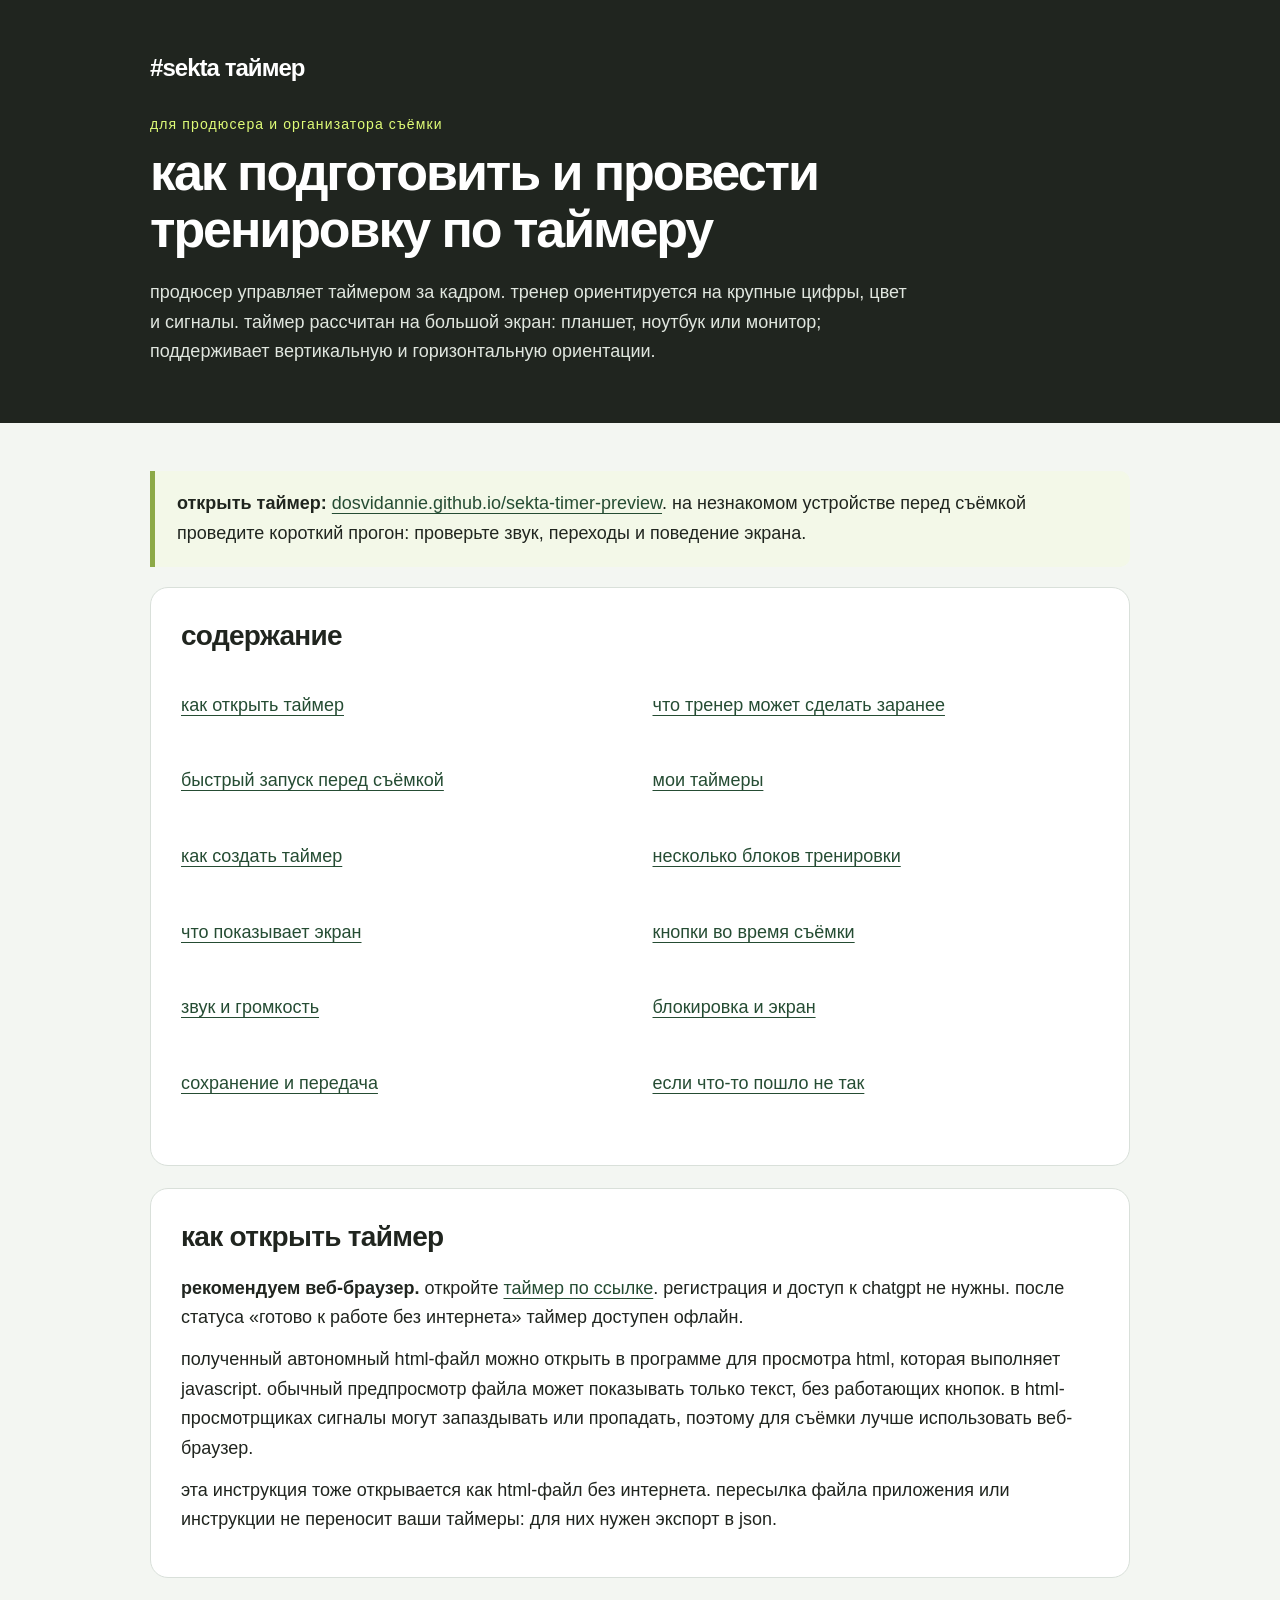
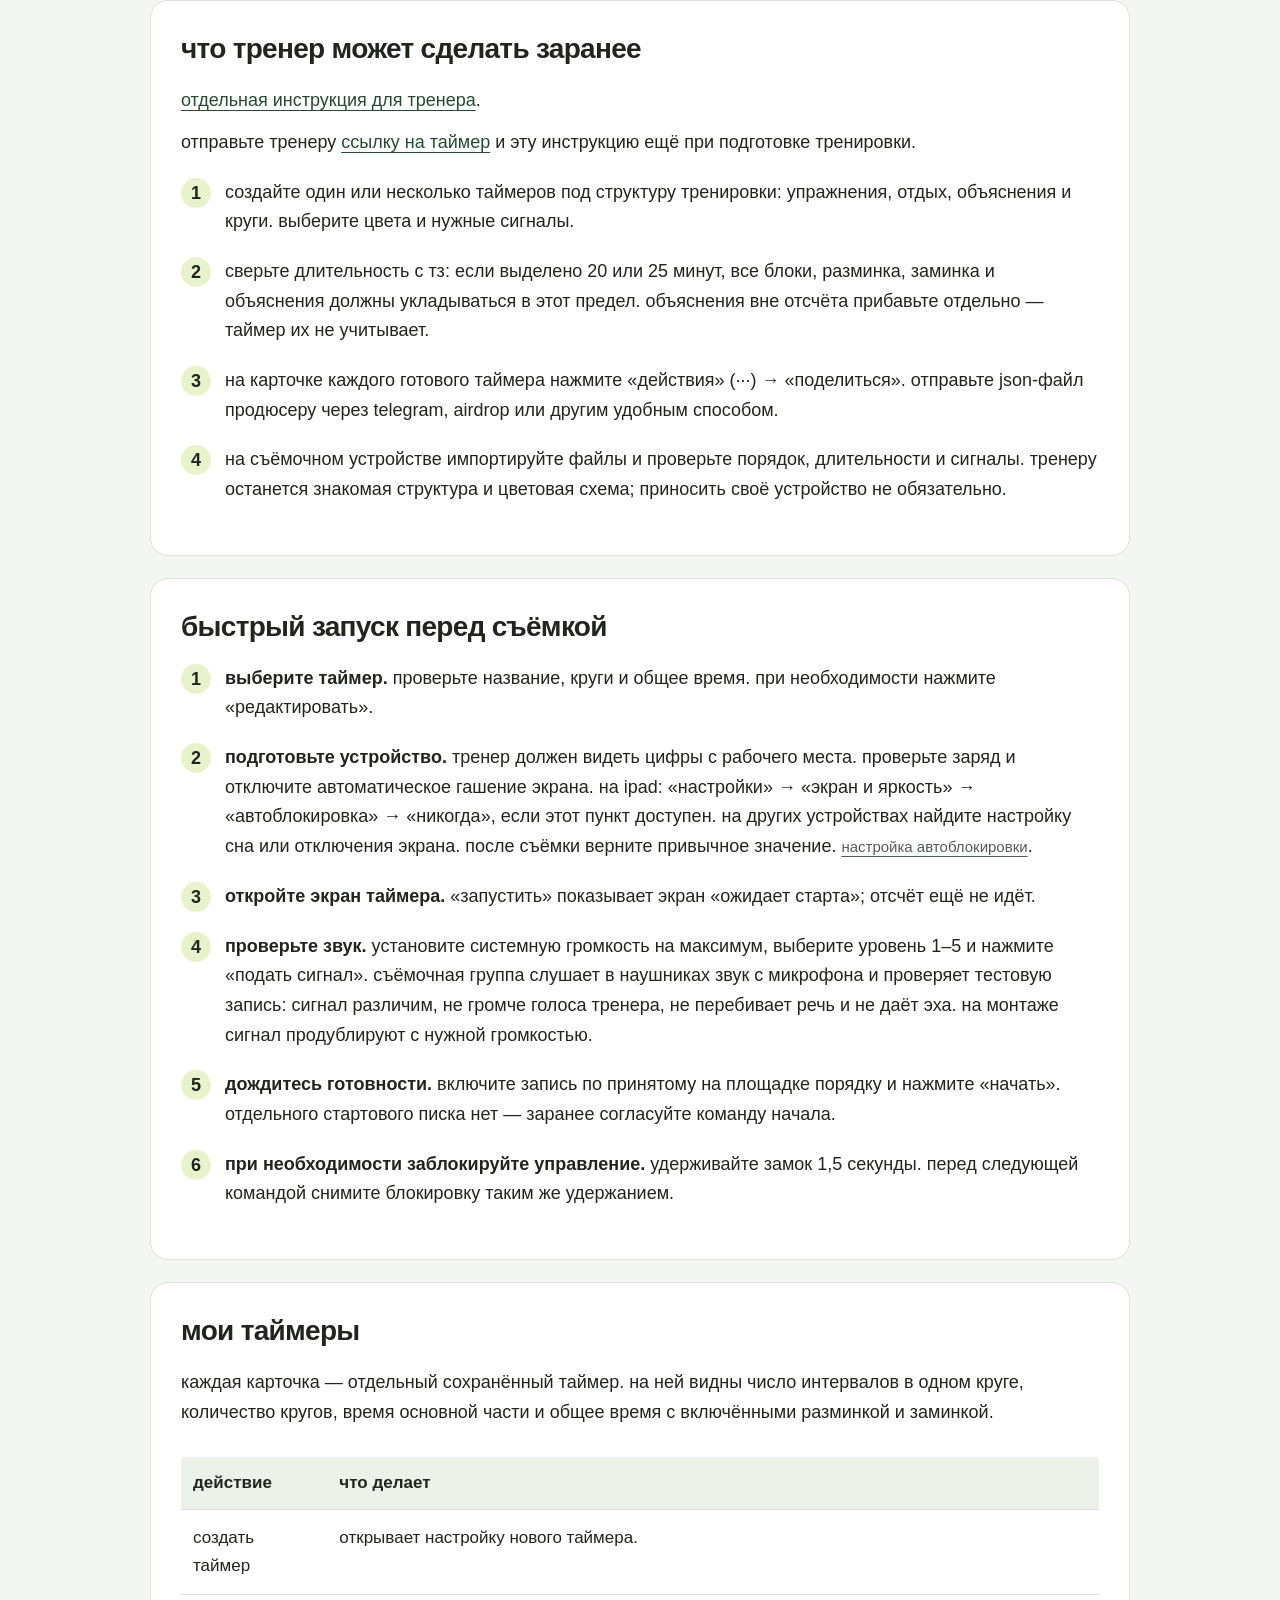
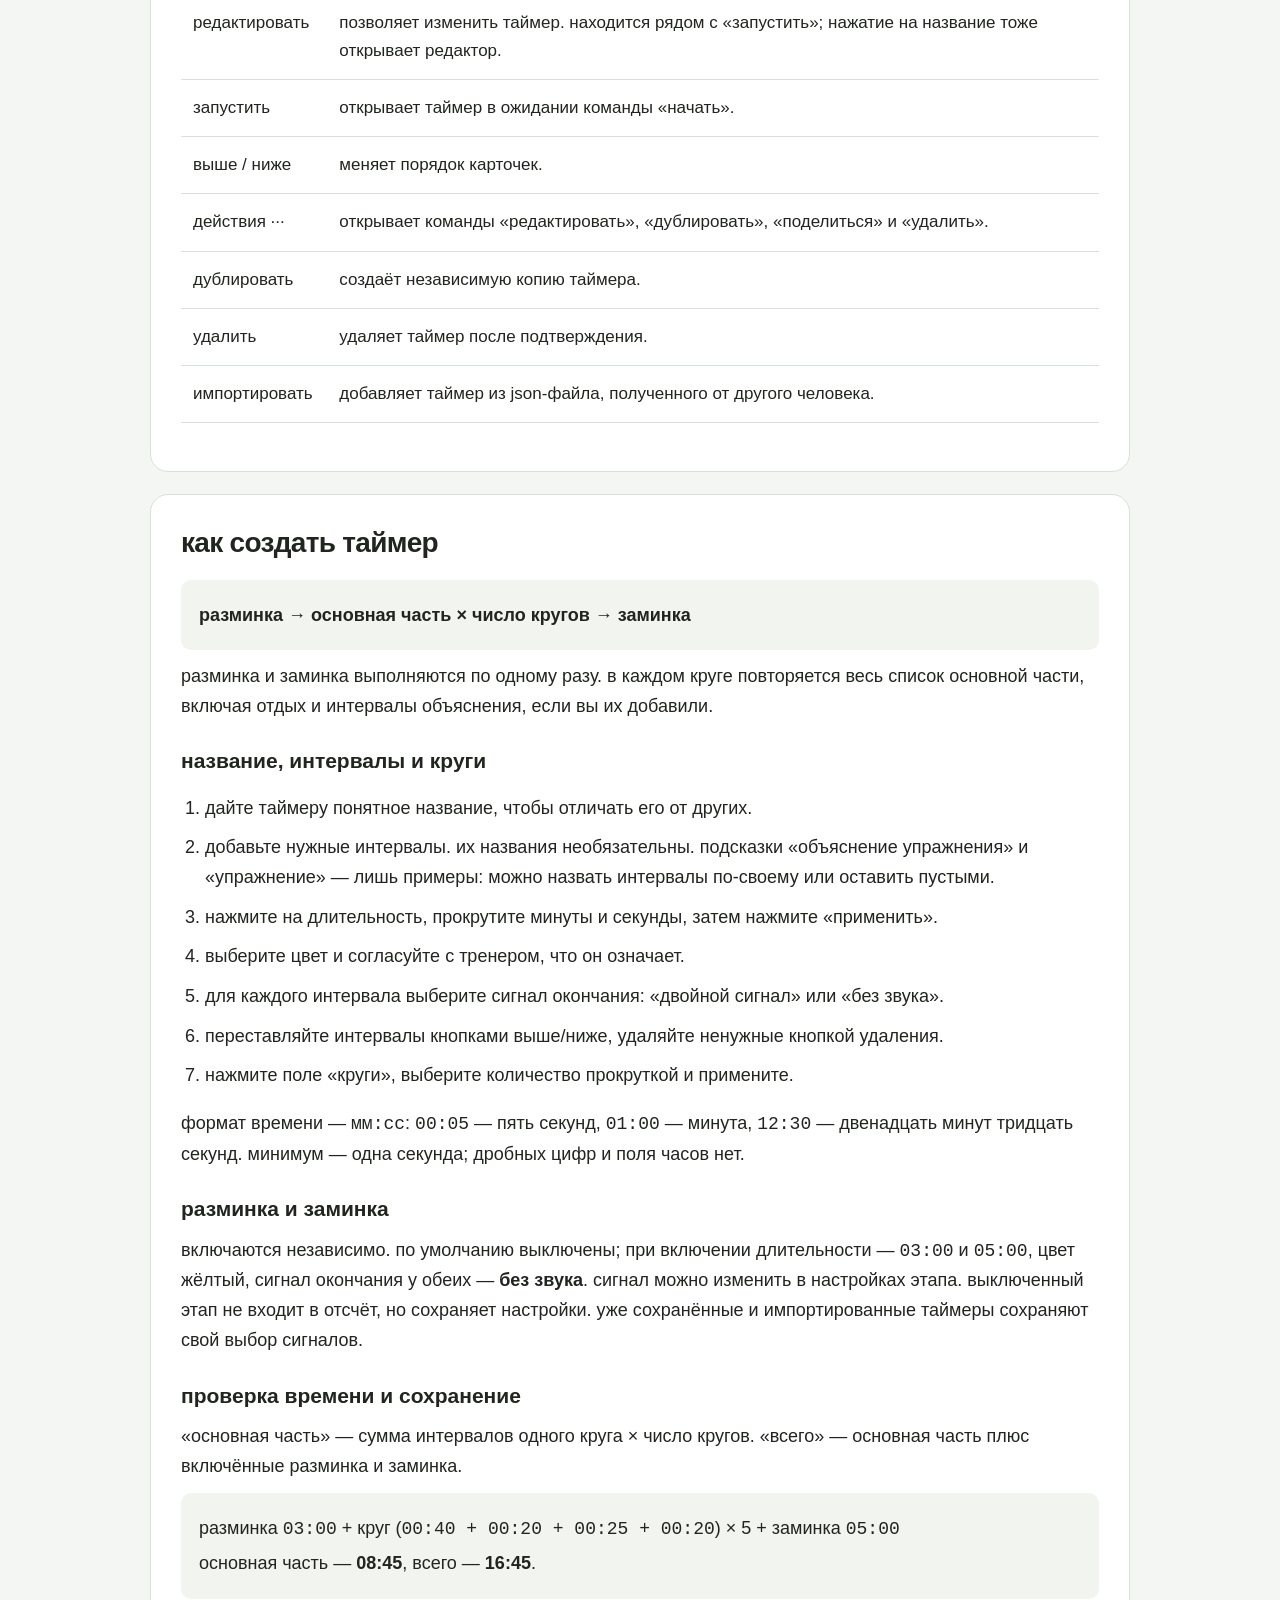
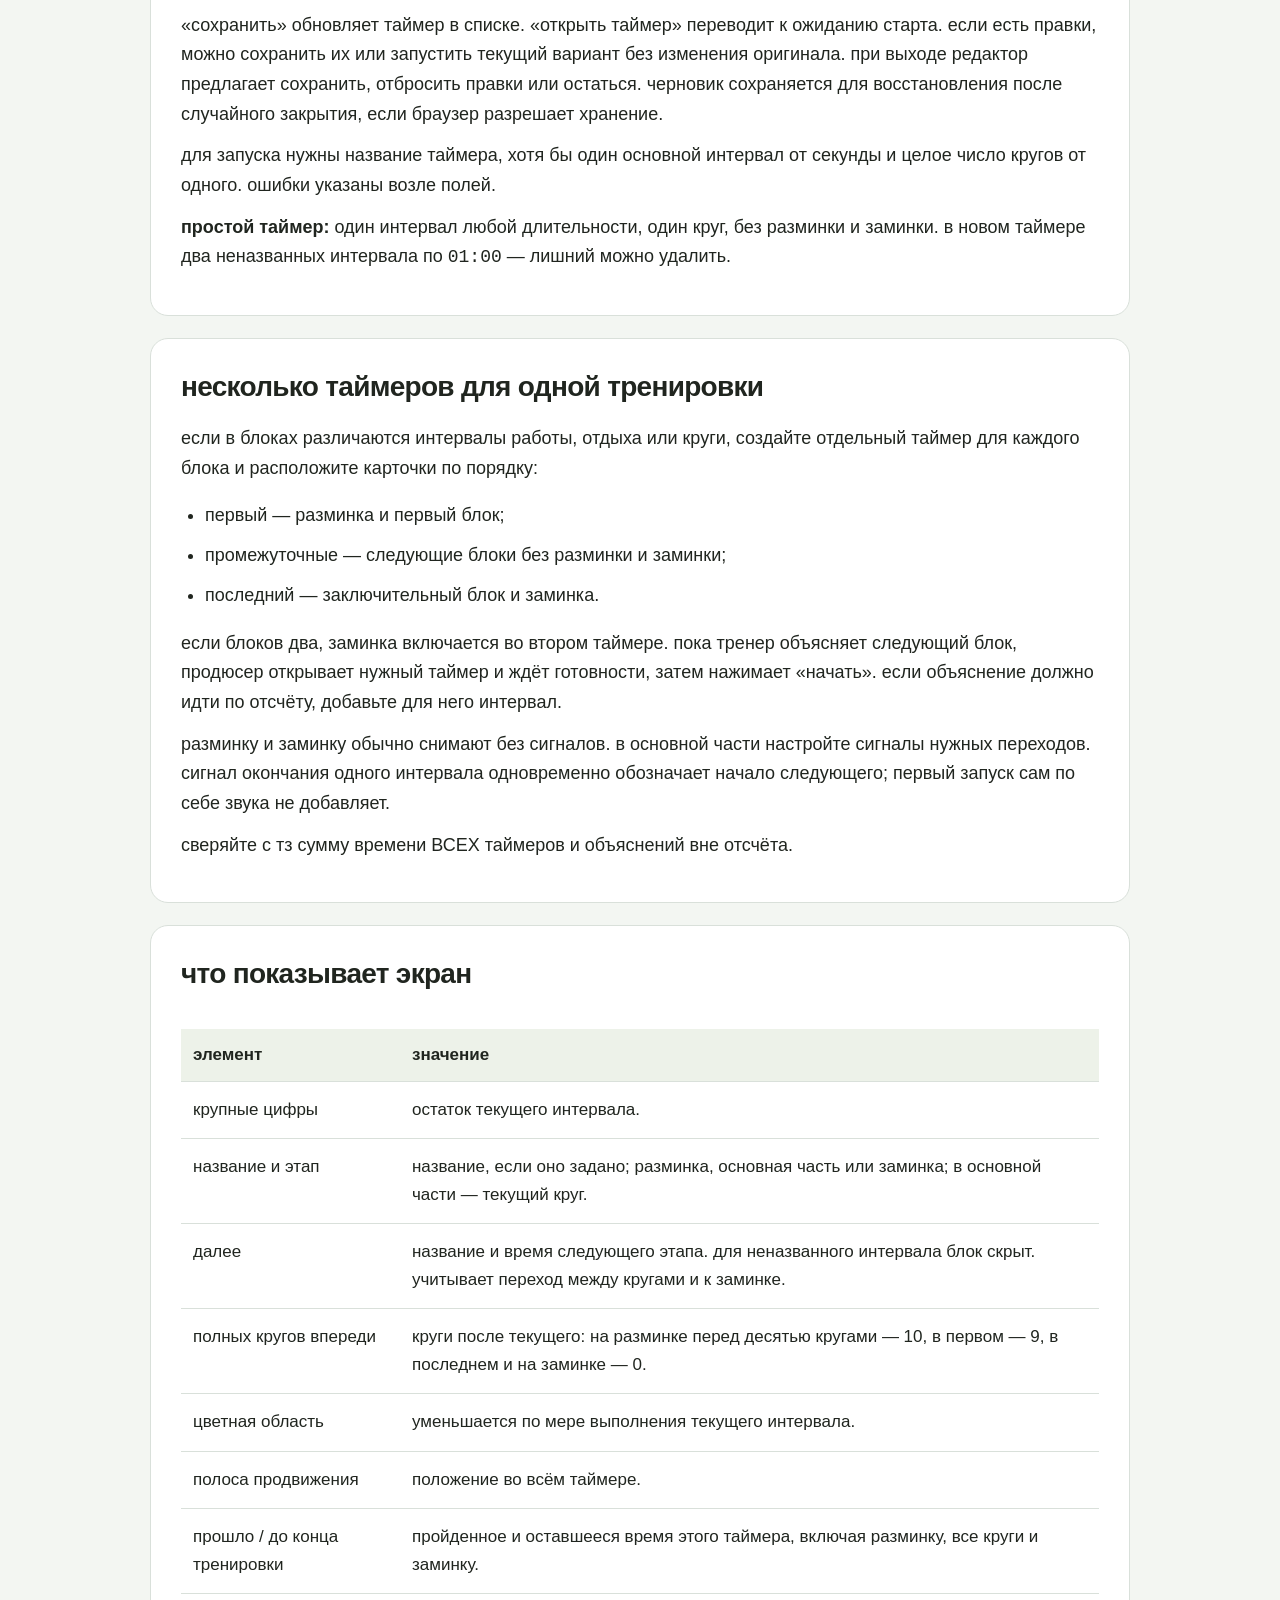
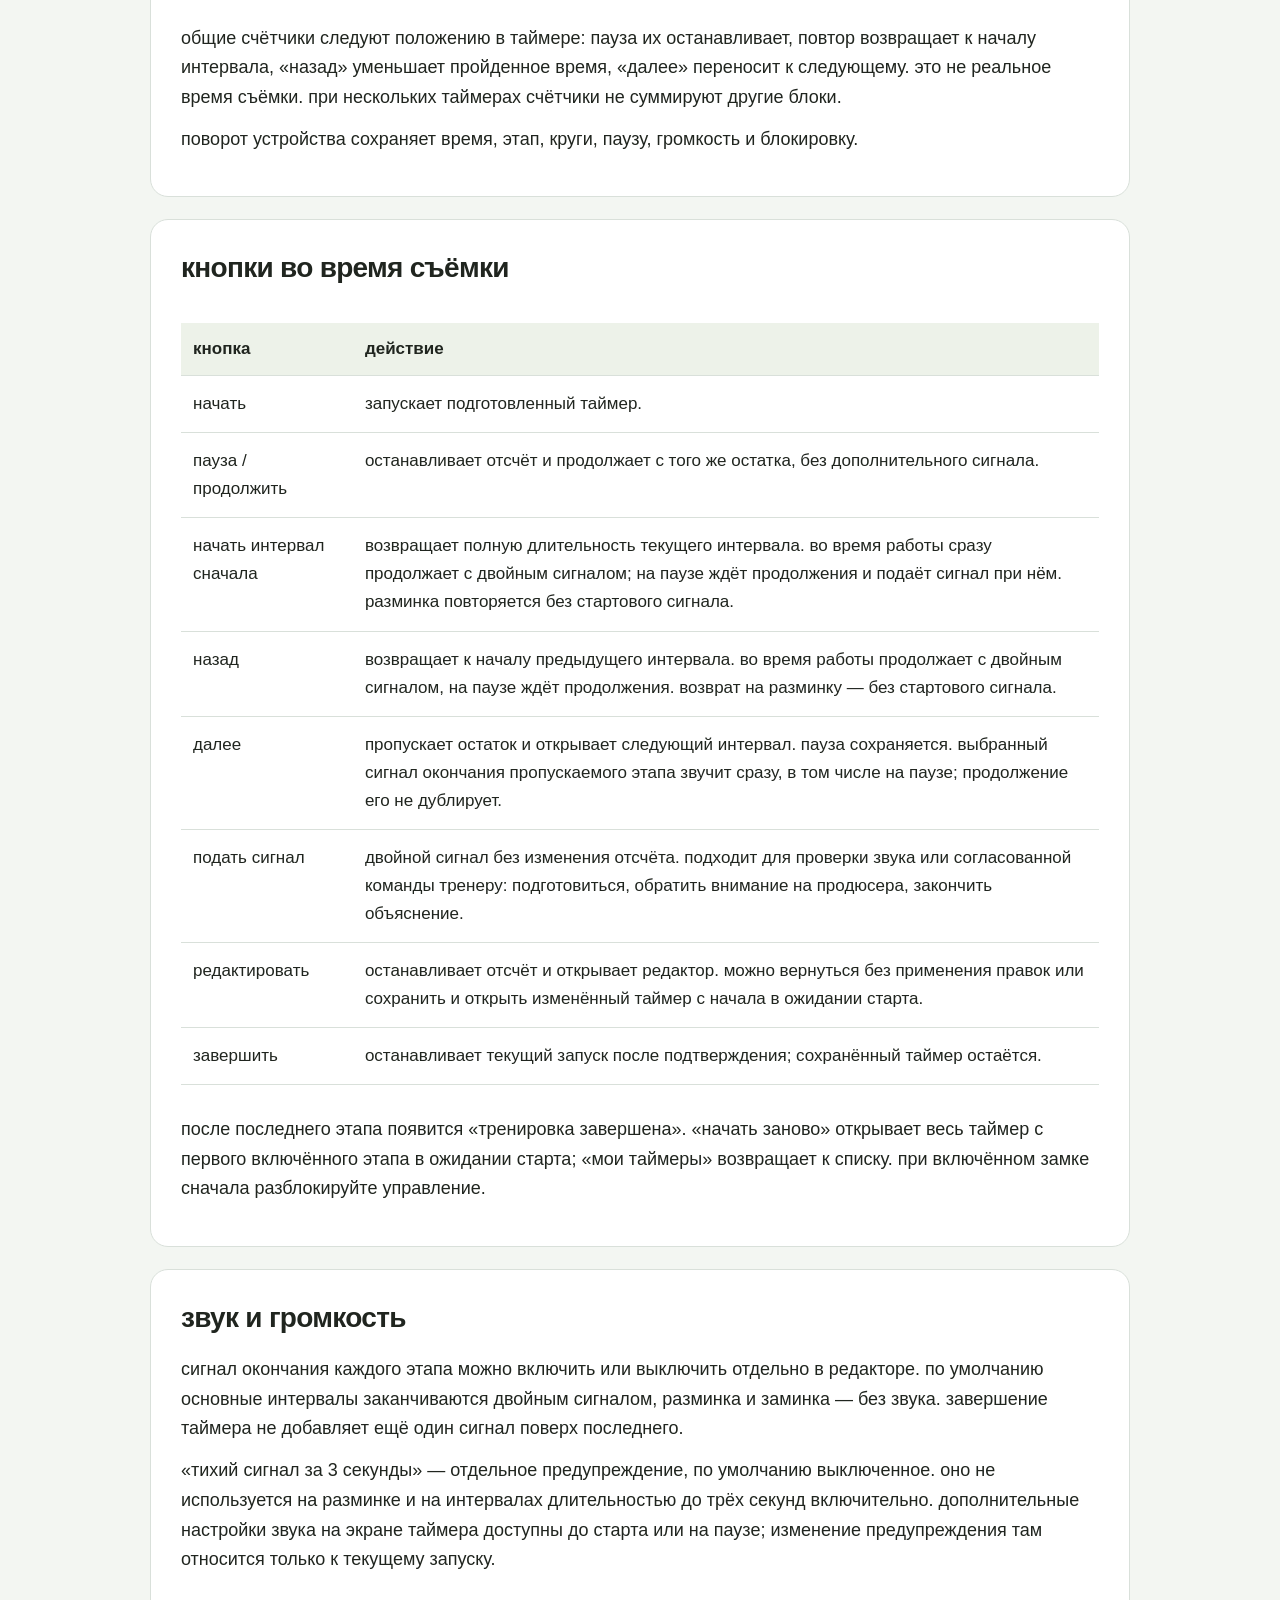
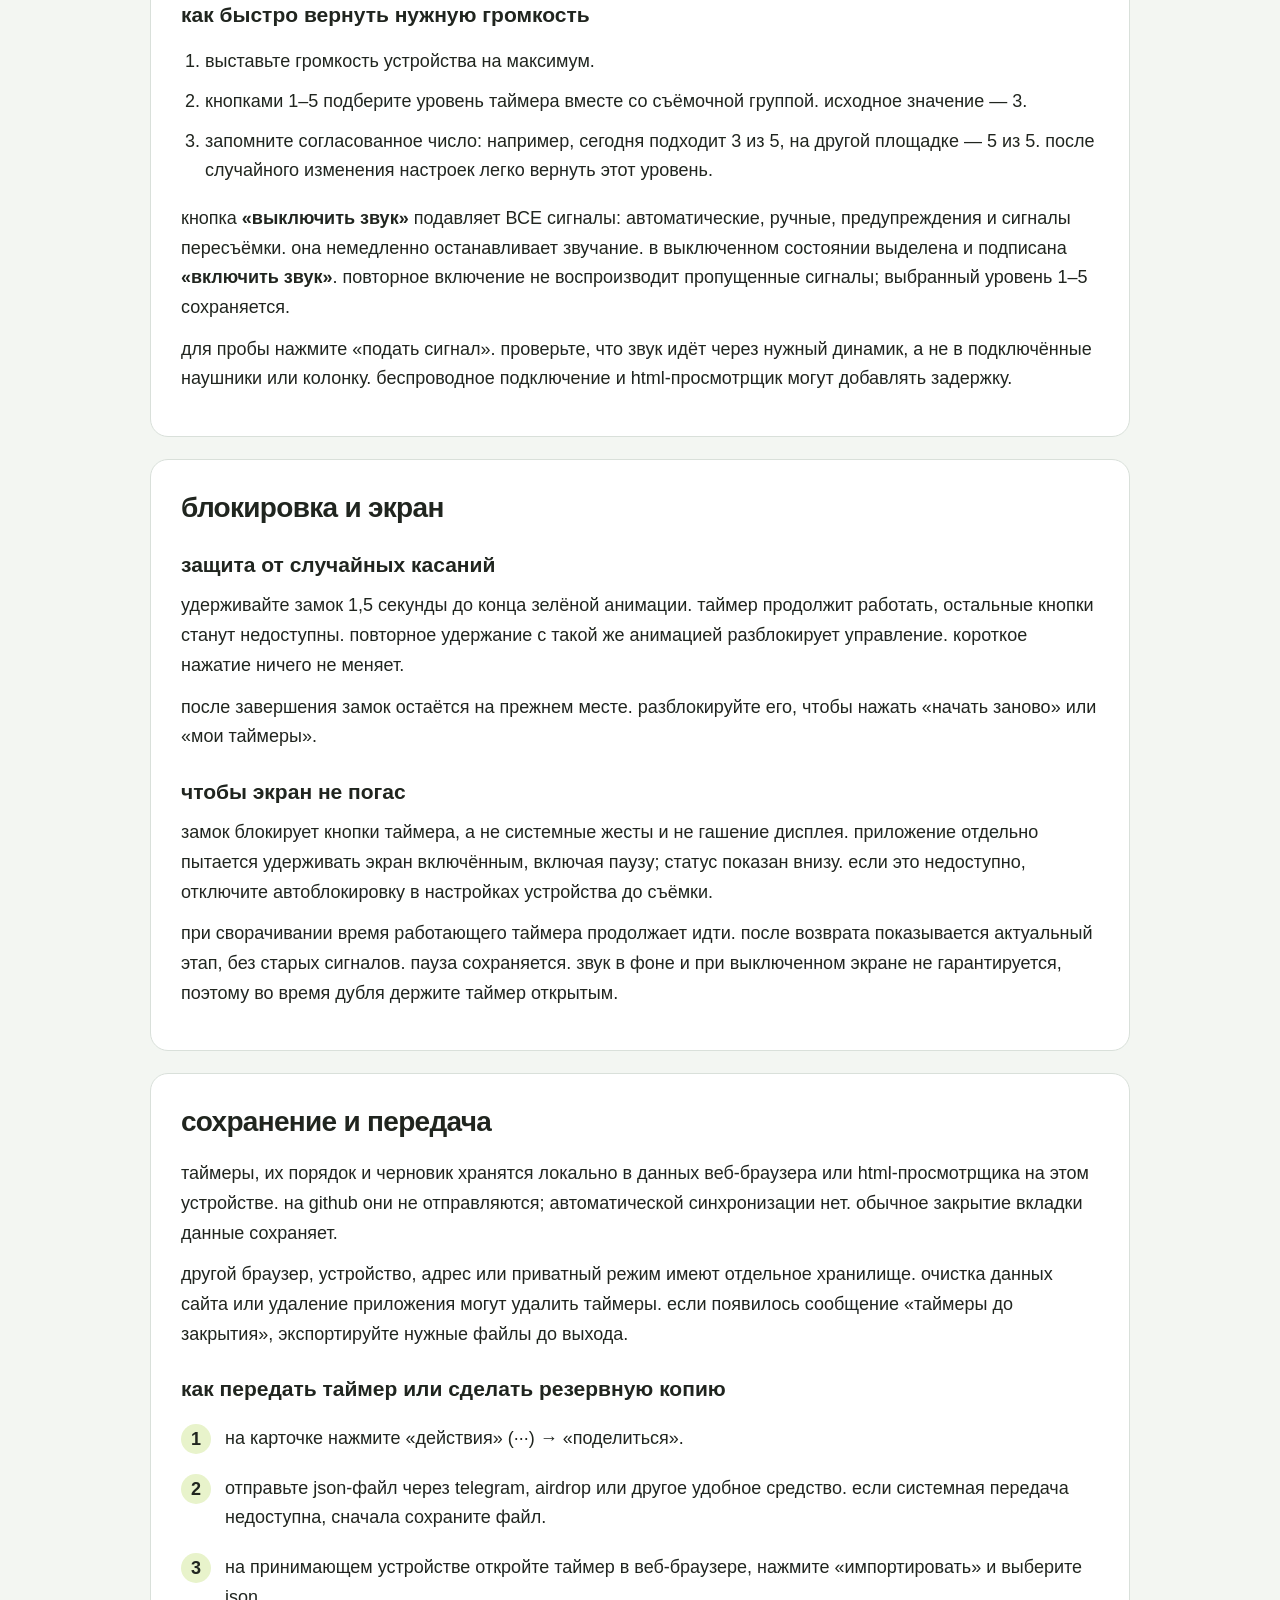
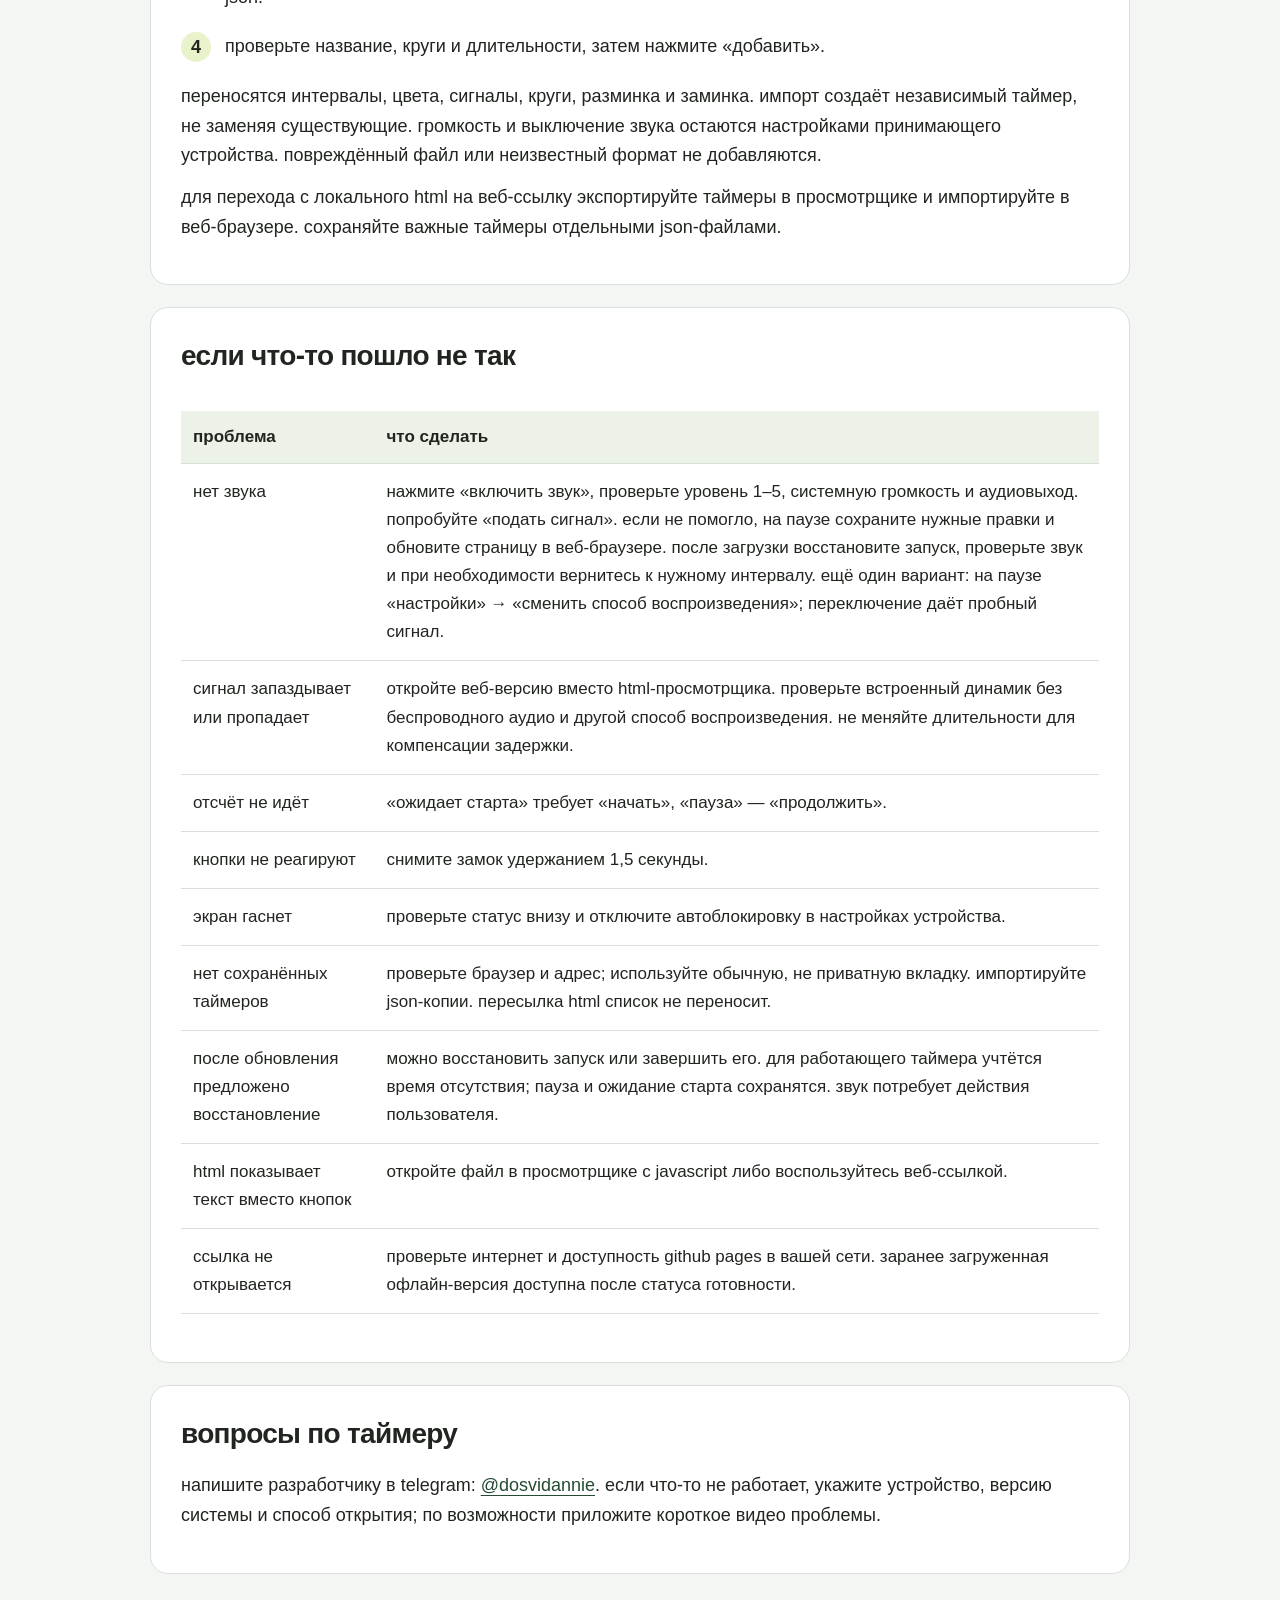
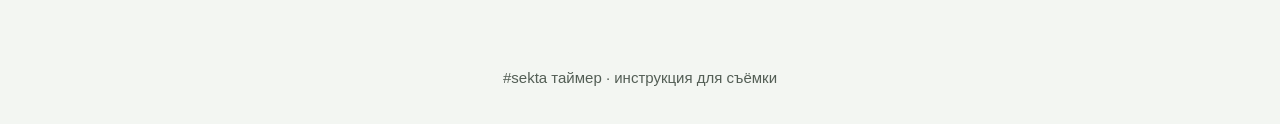
==== commit 2a962382: "Publish separate trainer guide" ====
--- a/instruction.html
+++ b/instruction.html
@@ -16,7 +16,7 @@
 <li><a href="#open">как открыть таймер</a></li><li><a href="#prepare">что тренер может сделать заранее</a></li><li><a href="#quick">быстрый запуск перед съёмкой</a></li><li><a href="#library">мои таймеры</a></li><li><a href="#editor">как создать таймер</a></li><li><a href="#blocks">несколько блоков тренировки</a></li><li><a href="#screen">что показывает экран</a></li><li><a href="#buttons">кнопки во время съёмки</a></li><li><a href="#sound">звук и громкость</a></li><li><a href="#lock">блокировка и экран</a></li><li><a href="#files">сохранение и передача</a></li><li><a href="#help">если что-то пошло не так</a></li>
 </ul></nav>
 <section id="open"><h2>как открыть таймер</h2><p><strong>рекомендуем веб-браузер.</strong> откройте <a href="https://dosvidannie.github.io/sekta-timer-preview/">таймер по ссылке</a>. регистрация и доступ к chatgpt не нужны. после статуса «готово к работе без интернета» таймер доступен офлайн.</p><p>полученный автономный html-файл можно открыть в программе для просмотра html, которая выполняет javascript. обычный предпросмотр файла может показывать только текст, без работающих кнопок. в html-просмотрщиках сигналы могут запаздывать или пропадать, поэтому для съёмки лучше использовать веб-браузер.</p><p>эта инструкция тоже открывается как html-файл без интернета. пересылка файла приложения или инструкции не переносит ваши таймеры: для них нужен экспорт в json.</p></section>
-<section id="prepare"><h2>что тренер может сделать заранее</h2><p>отправьте тренеру <a href="https://dosvidannie.github.io/sekta-timer-preview/">ссылку на таймер</a> и эту инструкцию ещё при подготовке тренировки.</p><ol class="steps"><li>создайте один или несколько таймеров под структуру тренировки: упражнения, отдых, объяснения и круги. выберите цвета и нужные сигналы.</li><li>сверьте длительность с тз: если выделено 20 или 25 минут, все блоки, разминка, заминка и объяснения должны укладываться в этот предел. объяснения вне отсчёта прибавьте отдельно — таймер их не учитывает.</li><li>на карточке каждого готового таймера нажмите «действия» (···) → «поделиться». отправьте json-файл продюсеру через telegram, airdrop или другим удобным способом.</li><li>на съёмочном устройстве импортируйте файлы и проверьте порядок, длительности и сигналы. тренеру останется знакомая структура и цветовая схема; приносить своё устройство не обязательно.</li></ol></section>
+<section id="prepare"><h2>что тренер может сделать заранее</h2><p><a href="https://dosvidannie.github.io/sekta-timer-preview/trainer-instruction.html">отдельная инструкция для тренера</a>.</p><p>отправьте тренеру <a href="https://dosvidannie.github.io/sekta-timer-preview/">ссылку на таймер</a> и эту инструкцию ещё при подготовке тренировки.</p><ol class="steps"><li>создайте один или несколько таймеров под структуру тренировки: упражнения, отдых, объяснения и круги. выберите цвета и нужные сигналы.</li><li>сверьте длительность с тз: если выделено 20 или 25 минут, все блоки, разминка, заминка и объяснения должны укладываться в этот предел. объяснения вне отсчёта прибавьте отдельно — таймер их не учитывает.</li><li>на карточке каждого готового таймера нажмите «действия» (···) → «поделиться». отправьте json-файл продюсеру через telegram, airdrop или другим удобным способом.</li><li>на съёмочном устройстве импортируйте файлы и проверьте порядок, длительности и сигналы. тренеру останется знакомая структура и цветовая схема; приносить своё устройство не обязательно.</li></ol></section>
 <section id="quick"><h2>быстрый запуск перед съёмкой</h2><ol class="steps"><li><strong>выберите таймер.</strong> проверьте название, круги и общее время. при необходимости нажмите «редактировать».</li><li><strong>подготовьте устройство.</strong> тренер должен видеть цифры с рабочего места. проверьте заряд и отключите автоматическое гашение экрана. на ipad: «настройки» → «экран и яркость» → «автоблокировка» → «никогда», если этот пункт доступен. на других устройствах найдите настройку сна или отключения экрана. после съёмки верните привычное значение. <a class="small" href="https://support.apple.com/en-euro/guide/ipad/ipad11dbabaf/ipados">настройка автоблокировки</a>.</li><li><strong>откройте экран таймера.</strong> «запустить» показывает экран «ожидает старта»; отсчёт ещё не идёт.</li><li><strong>проверьте звук.</strong> установите системную громкость на максимум, выберите уровень 1–5 и нажмите «подать сигнал». съёмочная группа слушает в наушниках звук с микрофона и проверяет тестовую запись: сигнал различим, не громче голоса тренера, не перебивает речь и не даёт эха. на монтаже сигнал продублируют с нужной громкостью.</li><li><strong>дождитесь готовности.</strong> включите запись по принятому на площадке порядку и нажмите «начать». отдельного стартового писка нет — заранее согласуйте команду начала.</li><li><strong>при необходимости заблокируйте управление.</strong> удерживайте замок 1,5 секунды. перед следующей командой снимите блокировку таким же удержанием.</li></ol></section>
 <section id="library"><h2>мои таймеры</h2><p>каждая карточка — отдельный сохранённый таймер. на ней видны число интервалов в одном круге, количество кругов, время основной части и общее время с включёнными разминкой и заминкой.</p><div class="table-wrap"><table><thead><tr><th>действие</th><th>что делает</th></tr></thead><tbody><tr><td>создать таймер</td><td>открывает настройку нового таймера.</td></tr><tr><td>редактировать</td><td>позволяет изменить таймер. находится рядом с «запустить»; нажатие на название тоже открывает редактор.</td></tr><tr><td>запустить</td><td>открывает таймер в ожидании команды «начать».</td></tr><tr><td>выше / ниже</td><td>меняет порядок карточек.</td></tr><tr><td>действия ···</td><td>открывает команды «редактировать», «дублировать», «поделиться» и «удалить».</td></tr><tr><td>дублировать</td><td>создаёт независимую копию таймера.</td></tr><tr><td>удалить</td><td>удаляет таймер после подтверждения.</td></tr><tr><td>импортировать</td><td>добавляет таймер из json-файла, полученного от другого человека.</td></tr></tbody></table></div></section>
 <section id="editor"><h2>как создать таймер</h2><div class="formula"><strong>разминка → основная часть × число кругов → заминка</strong></div><p>разминка и заминка выполняются по одному разу. в каждом круге повторяется весь список основной части, включая отдых и интервалы объяснения, если вы их добавили.</p><h3>название, интервалы и круги</h3><ol><li>дайте таймеру понятное название, чтобы отличать его от других.</li><li>добавьте нужные интервалы. их названия необязательны. подсказки «объяснение упражнения» и «упражнение» — лишь примеры: можно назвать интервалы по-своему или оставить пустыми.</li><li>нажмите на длительность, прокрутите минуты и секунды, затем нажмите «применить».</li><li>выберите цвет и согласуйте с тренером, что он означает.</li><li>для каждого интервала выберите сигнал окончания: «двойной сигнал» или «без звука».</li><li>переставляйте интервалы кнопками выше/ниже, удаляйте ненужные кнопкой удаления.</li><li>нажмите поле «круги», выберите количество прокруткой и примените.</li></ol><p>формат времени — <code>мм:сс</code>: <code>00:05</code> — пять секунд, <code>01:00</code> — минута, <code>12:30</code> — двенадцать минут тридцать секунд. минимум — одна секунда; дробных цифр и поля часов нет.</p><h3>разминка и заминка</h3><p>включаются независимо. по умолчанию выключены; при включении длительности — <code>03:00</code> и <code>05:00</code>, цвет жёлтый, сигнал окончания у обеих — <strong>без звука</strong>. сигнал можно изменить в настройках этапа. выключенный этап не входит в отсчёт, но сохраняет настройки. уже сохранённые и импортированные таймеры сохраняют свой выбор сигналов.</p><h3>проверка времени и сохранение</h3><p>«основная часть» — сумма интервалов одного круга × число кругов. «всего» — основная часть плюс включённые разминка и заминка.</p><div class="formula">разминка <code>03:00</code> + круг (<code>00:40 + 00:20 + 00:25 + 00:20</code>) × 5 + заминка <code>05:00</code><br>основная часть — <strong>08:45</strong>, всего — <strong>16:45</strong>.</div><p>«сохранить» обновляет таймер в списке. «открыть таймер» переводит к ожиданию старта. если есть правки, можно сохранить их или запустить текущий вариант без изменения оригинала. при выходе редактор предлагает сохранить, отбросить правки или остаться. черновик сохраняется для восстановления после случайного закрытия, если браузер разрешает хранение.</p><p>для запуска нужны название таймера, хотя бы один основной интервал от секунды и целое число кругов от одного. ошибки указаны возле полей.</p><p><strong>простой таймер:</strong> один интервал любой длительности, один круг, без разминки и заминки. в новом таймере два неназванных интервала по <code>01:00</code> — лишний можно удалить.</p></section>
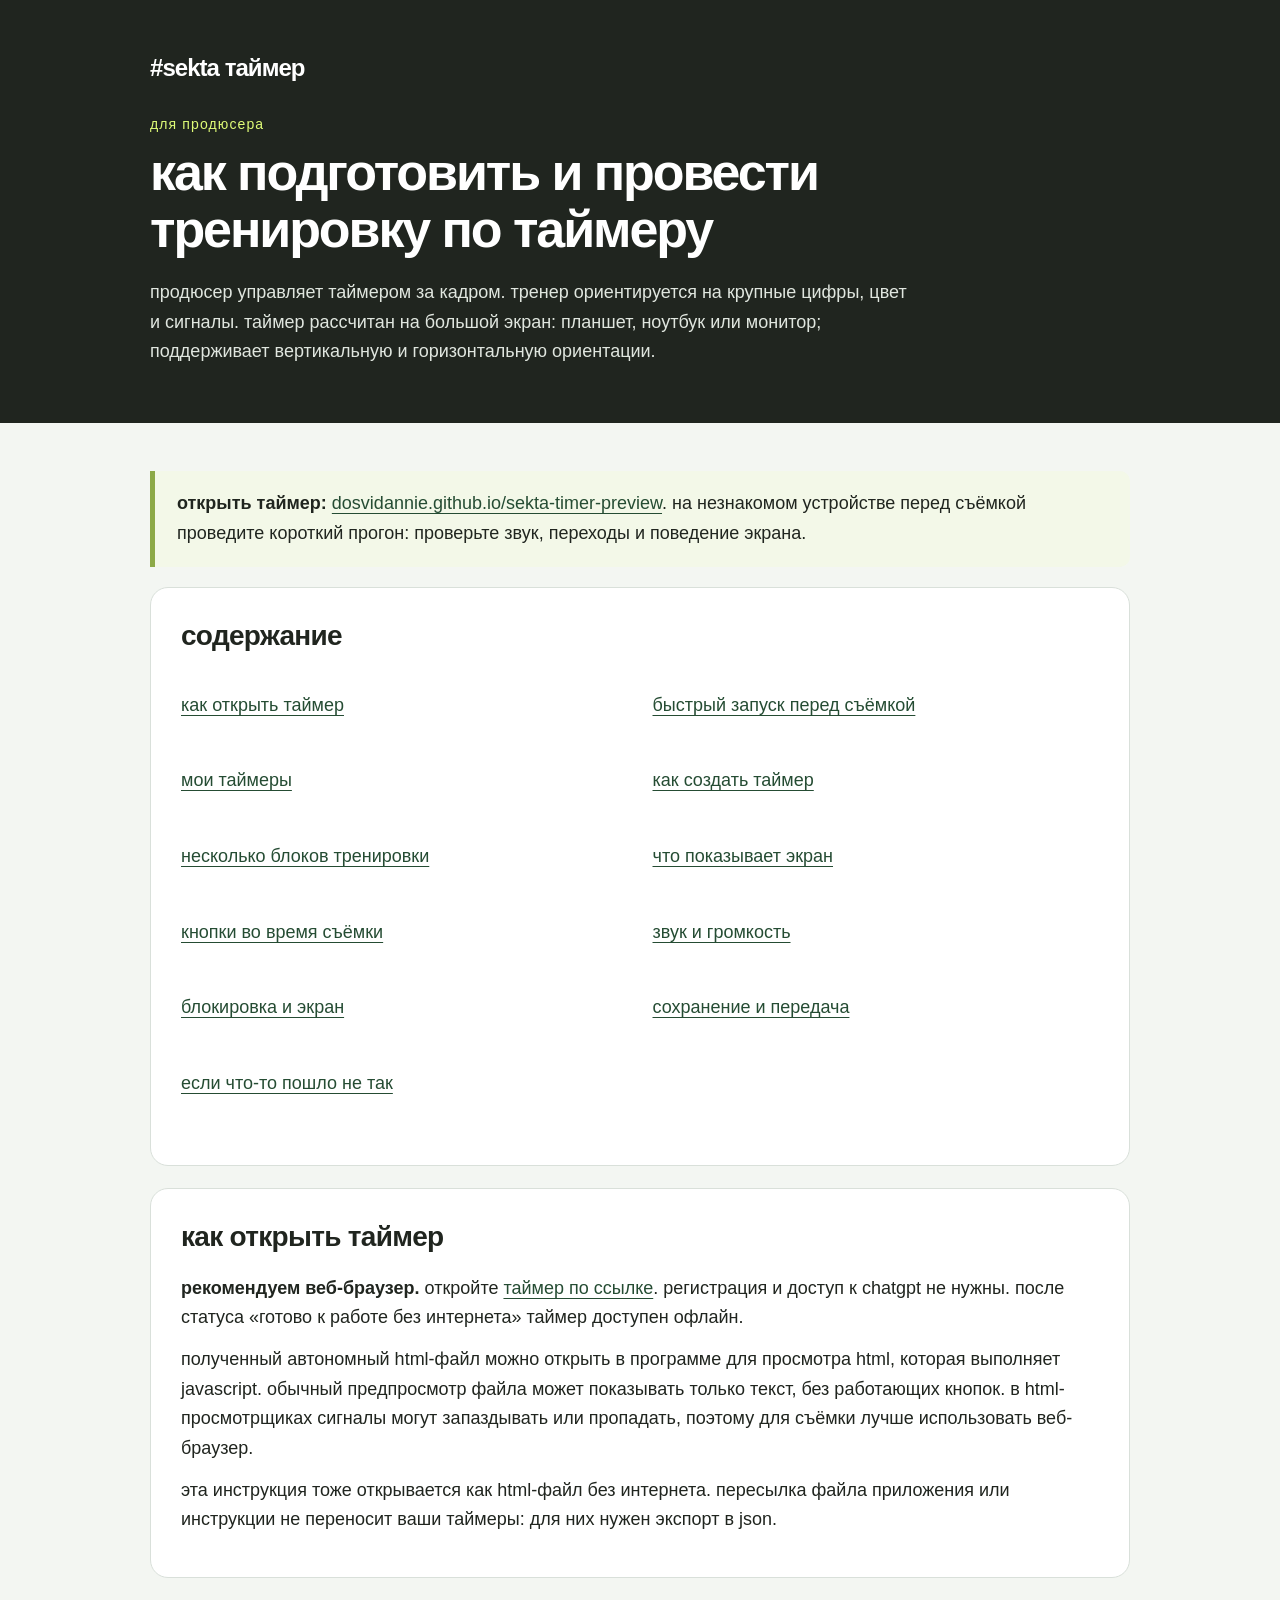
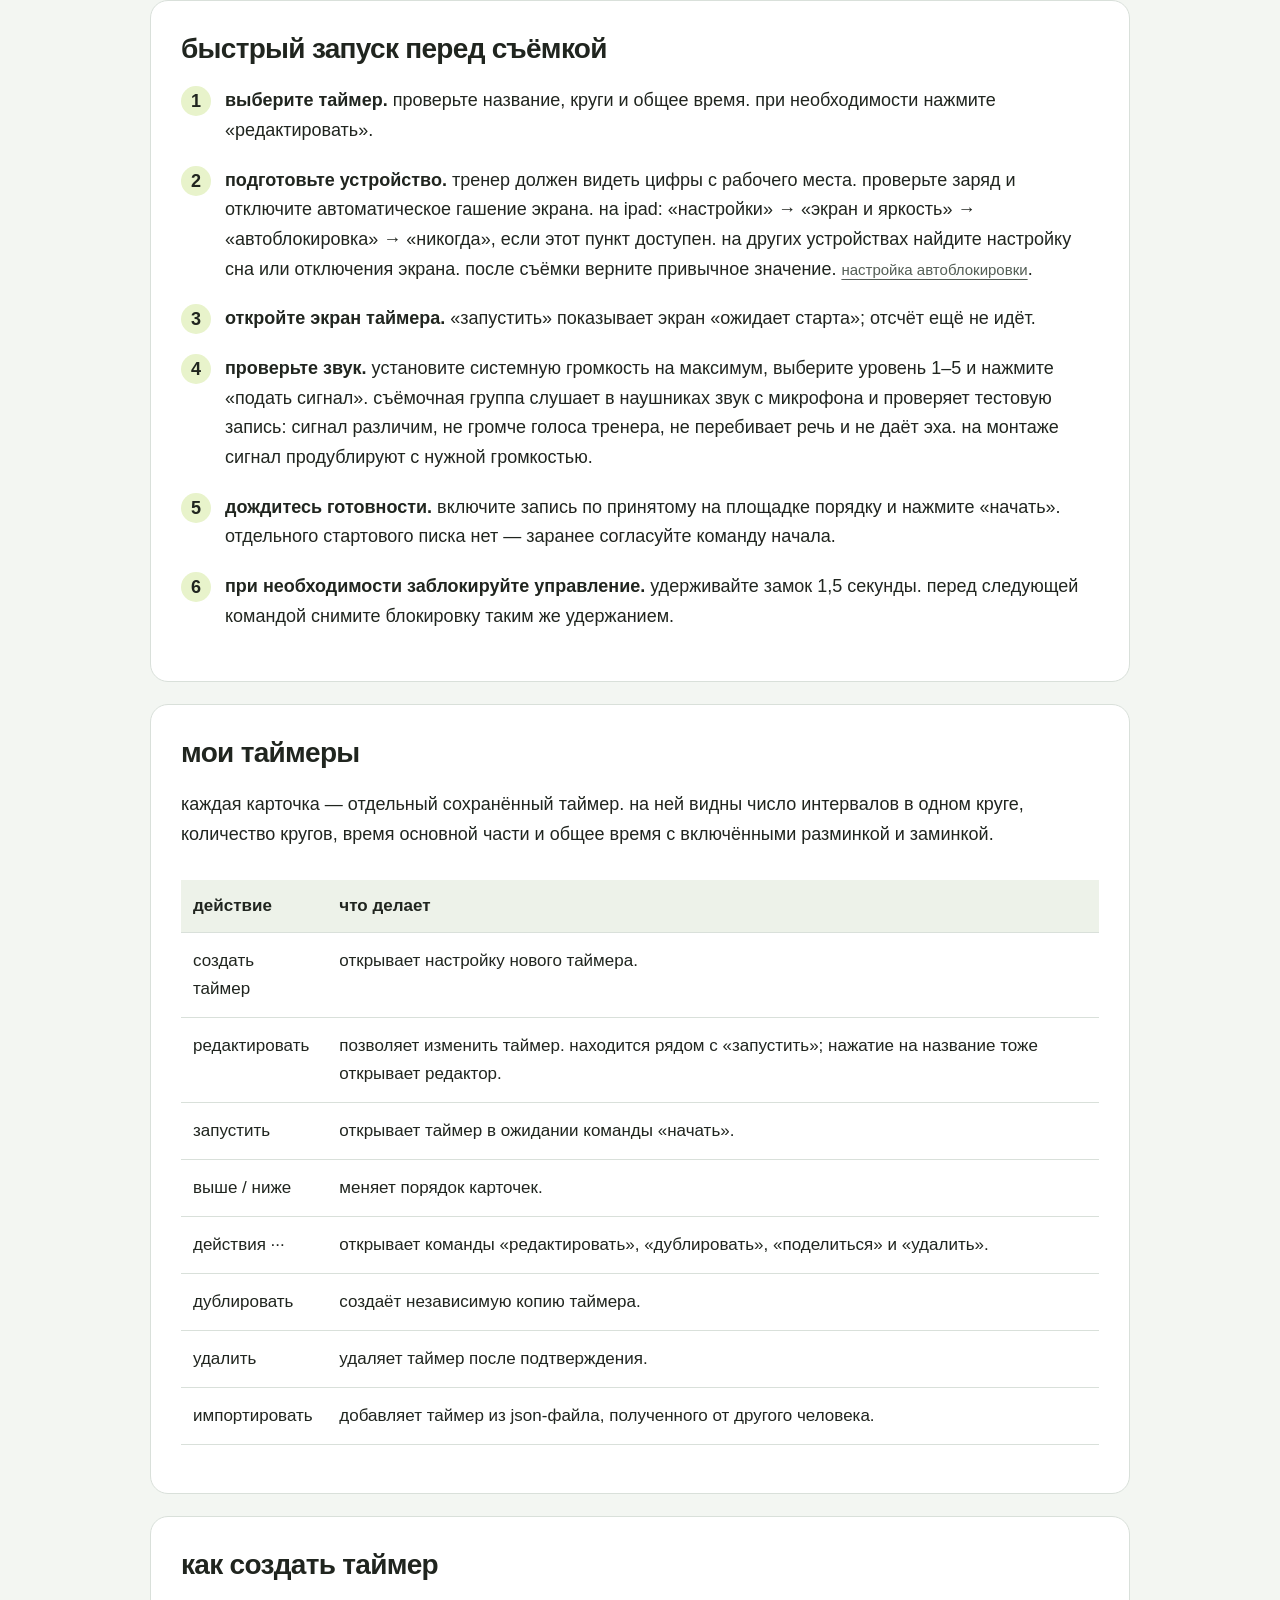
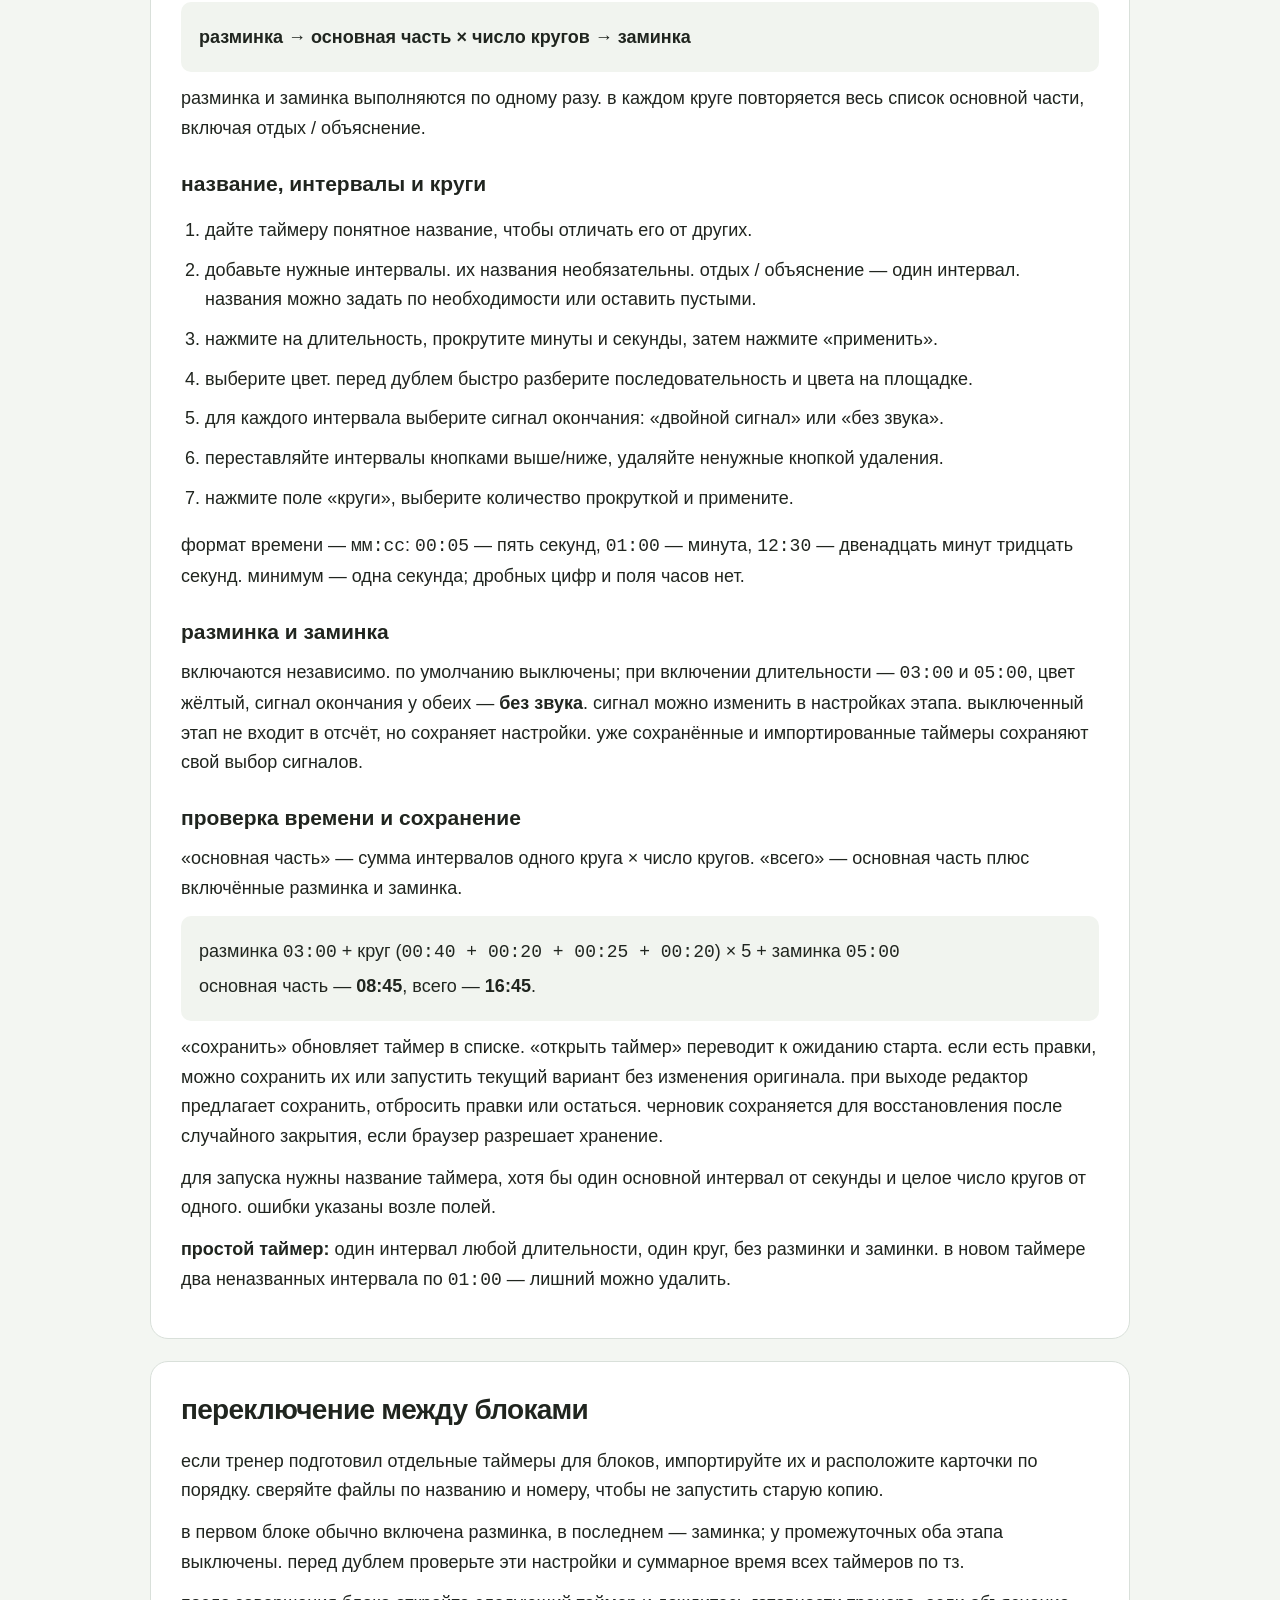
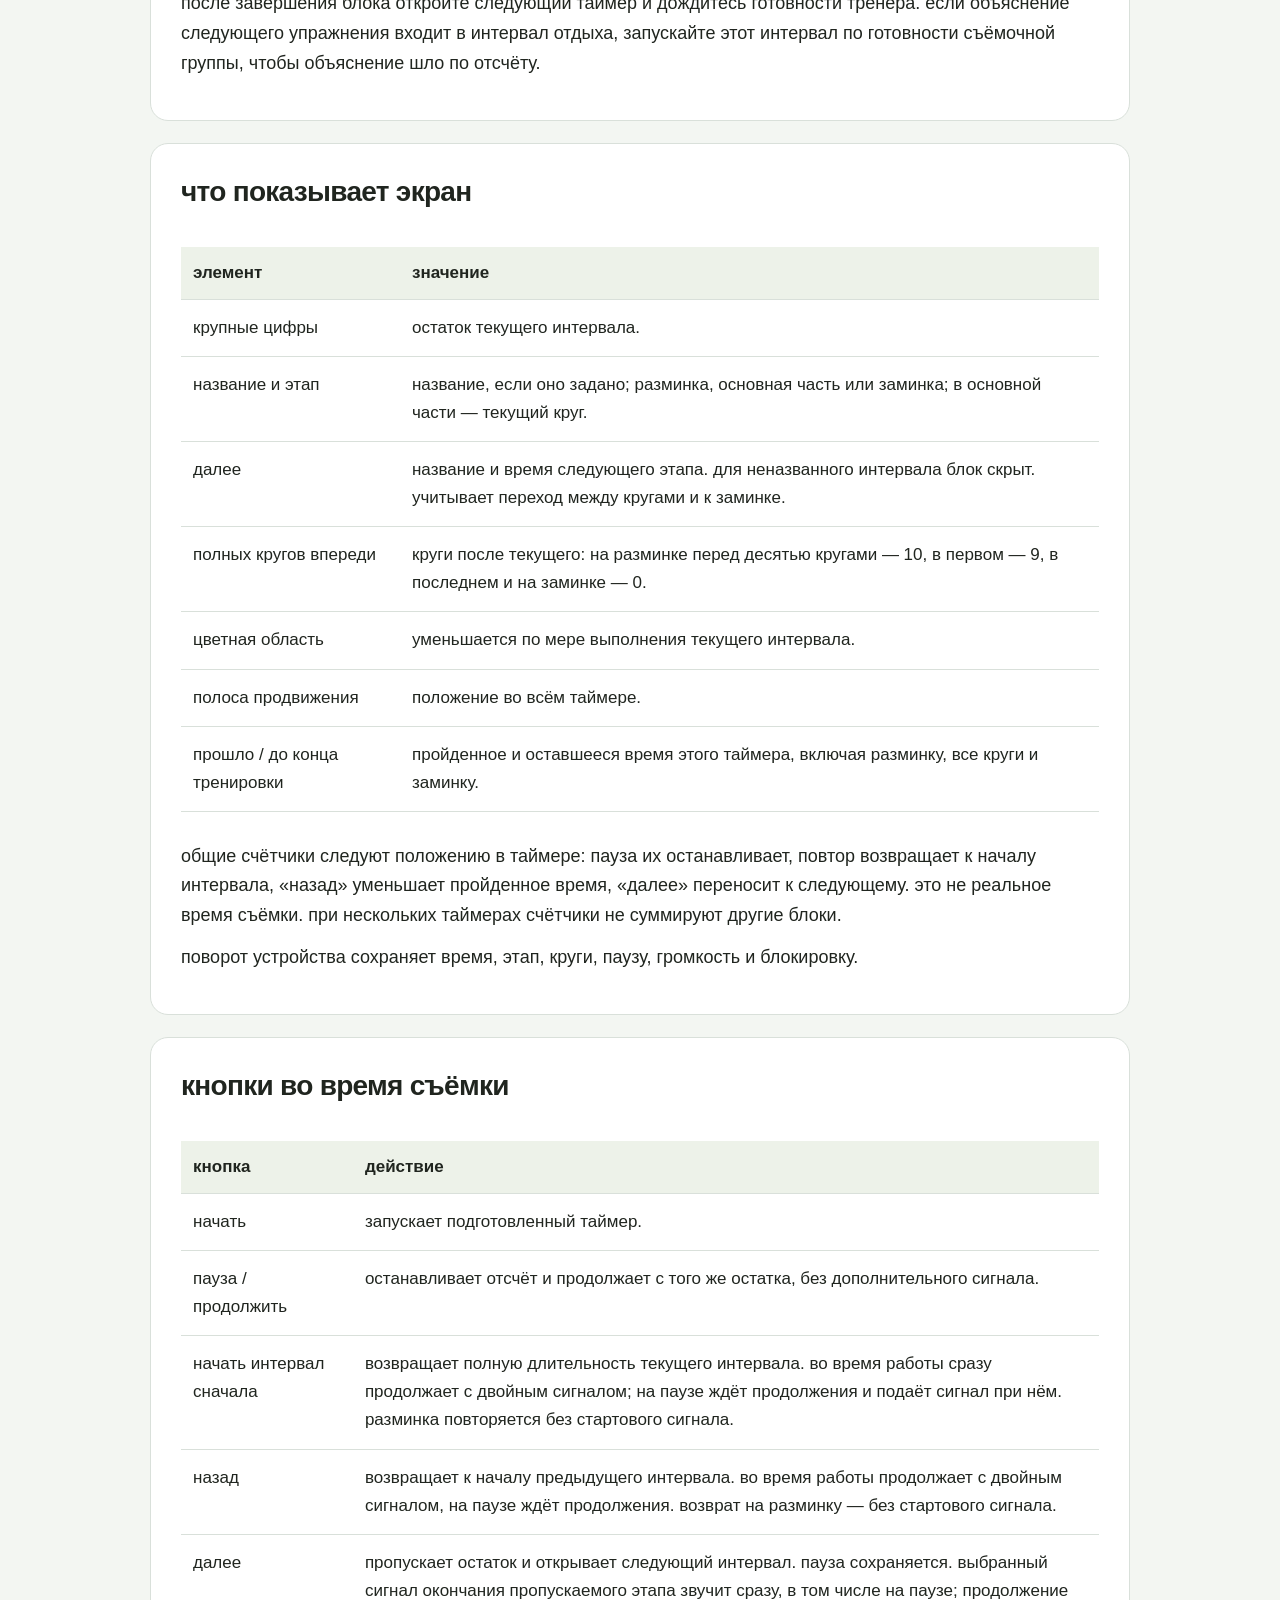
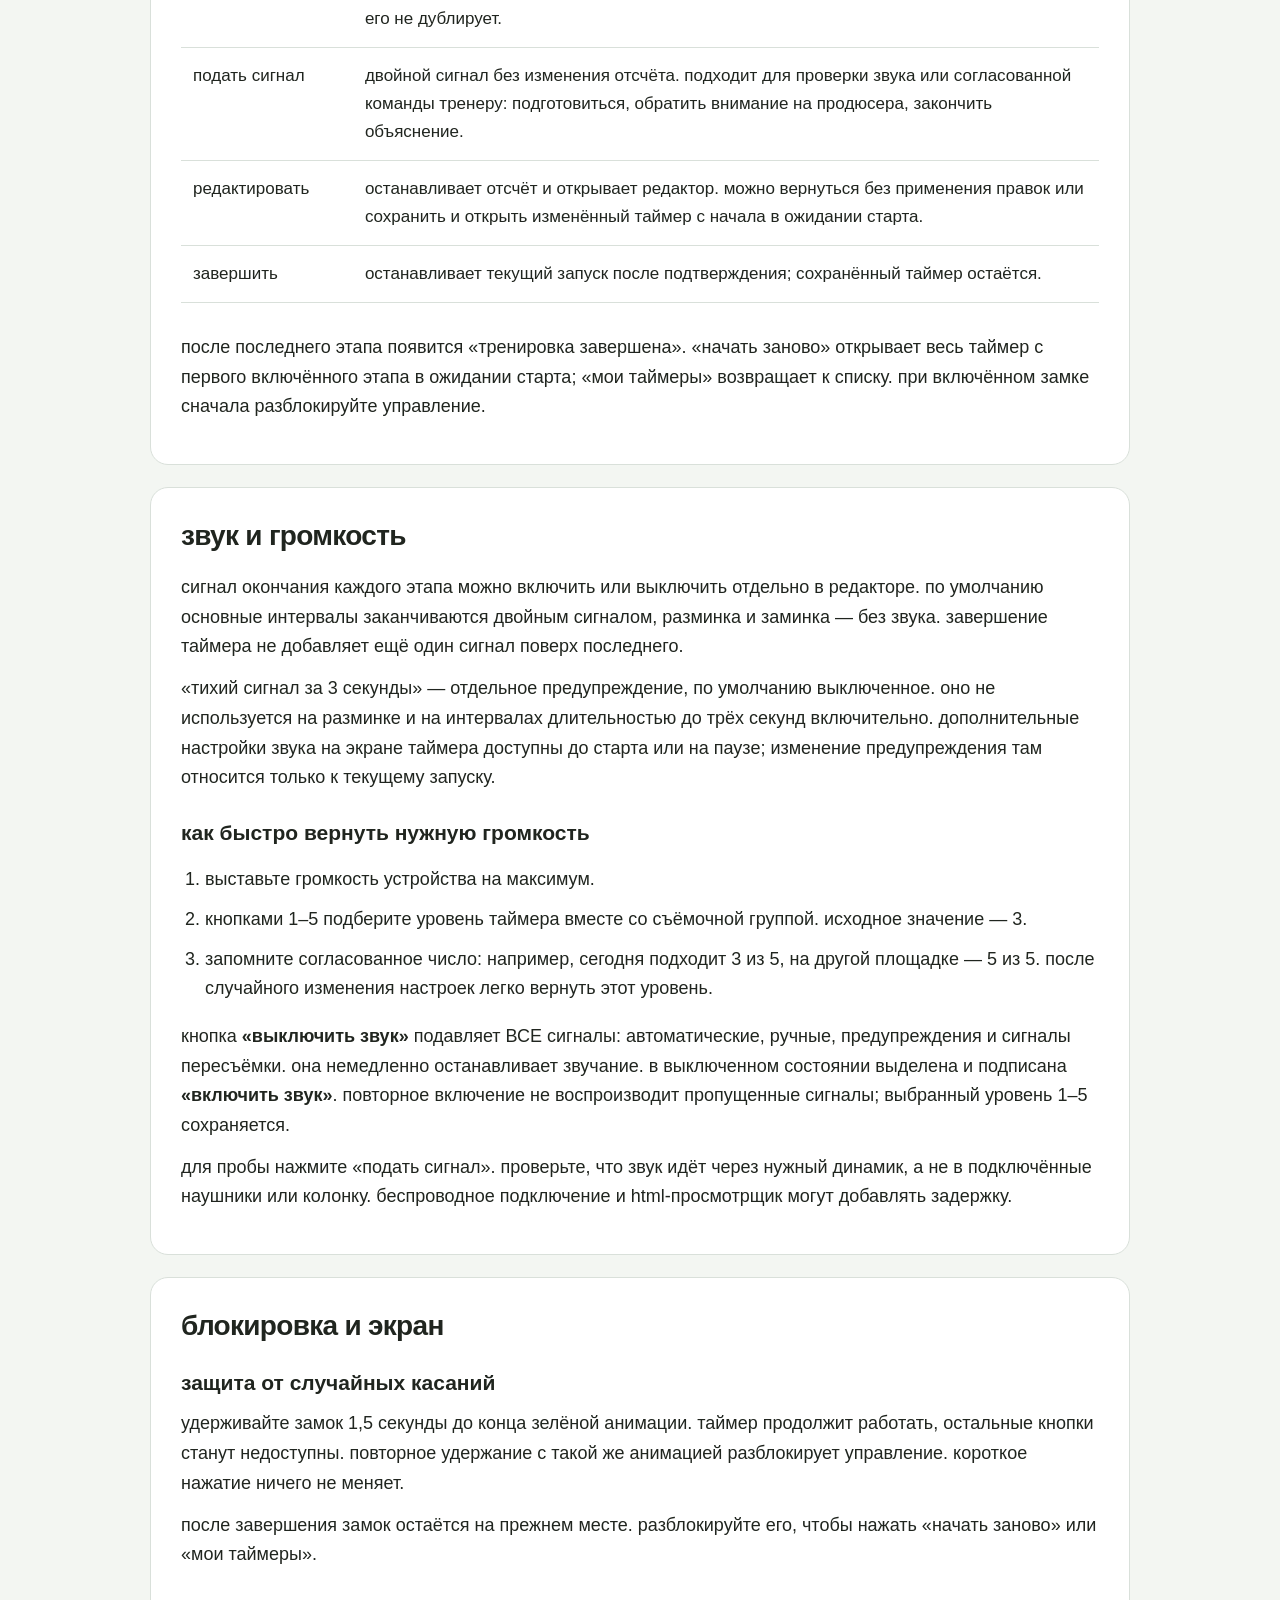
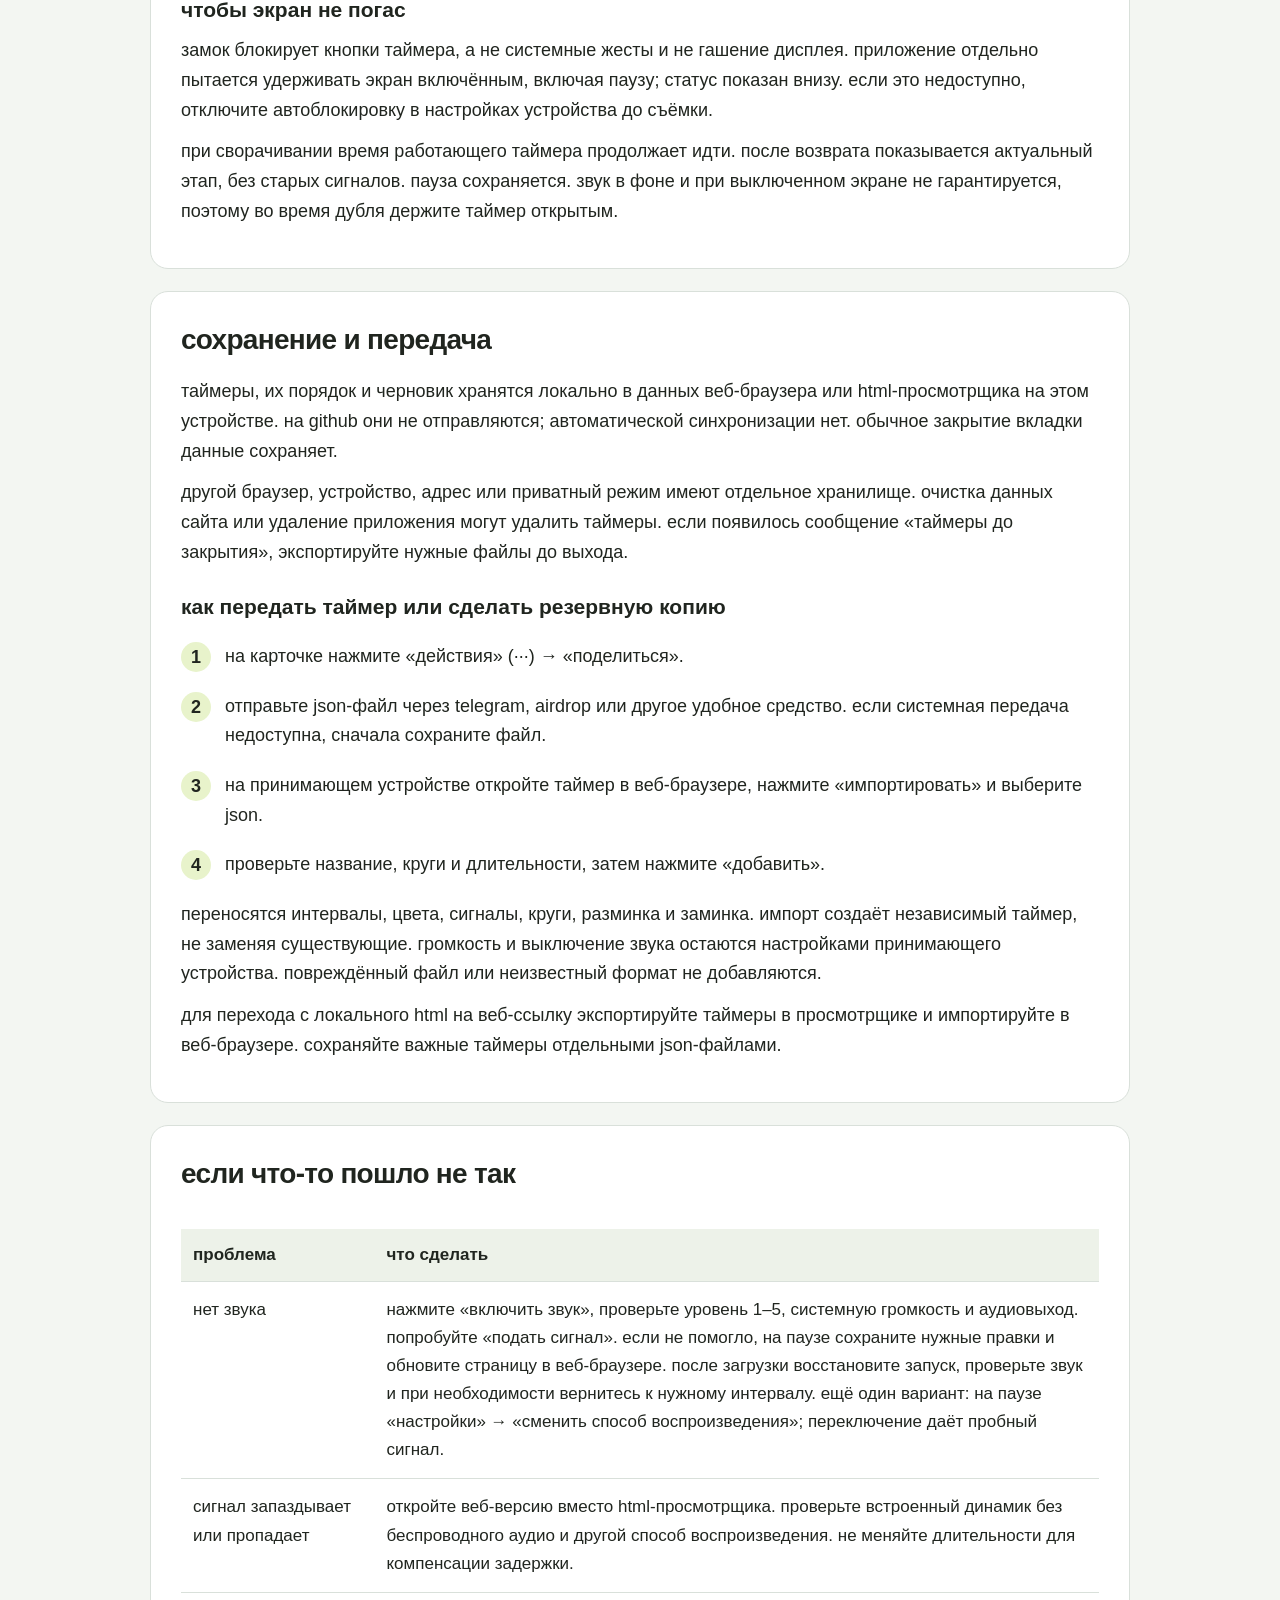
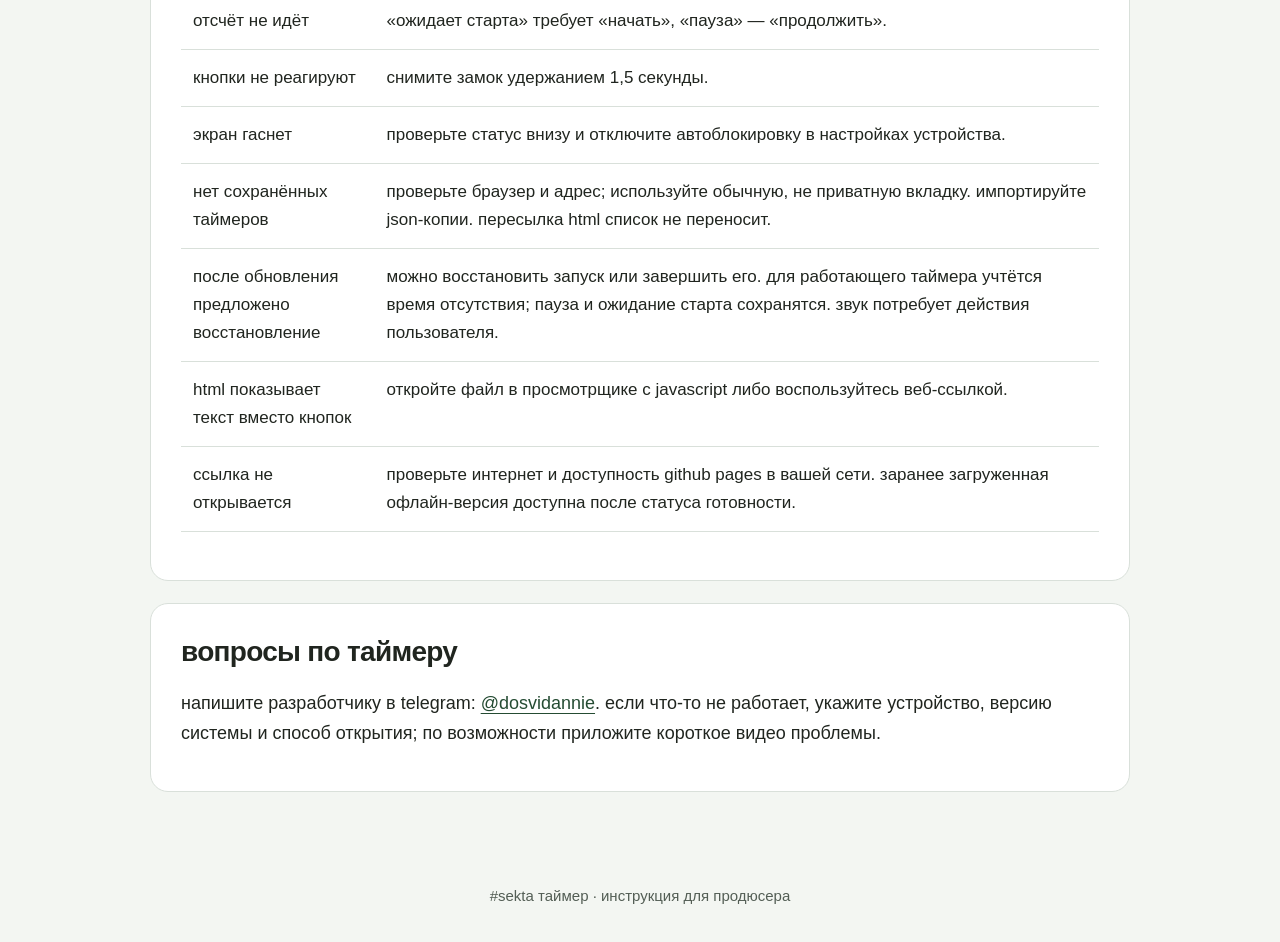
==== commit 6ad0c25c: "Update filming guidance and producer instructions" ====
--- a/instruction.html
+++ b/instruction.html
@@ -3,24 +3,24 @@
 <head>
 <meta charset="utf-8">
 <meta name="viewport" content="width=device-width, initial-scale=1">
-<title>#sekta таймер — инструкция для съёмки</title>
+<title>#sekta таймер — инструкция для продюсера</title>
 <style>
 :root{color-scheme:light;--ink:#20251f;--muted:#535e55;--line:#d9e0da;--accent:#dffc77}*{box-sizing:border-box}html{scroll-behavior:smooth;scroll-padding-top:24px}body{margin:0;background:#f3f6f2;color:var(--ink);font-family:-apple-system,BlinkMacSystemFont,"Segoe UI",sans-serif;line-height:1.65;font-size:18px}header{background:#20251f;color:#fff;padding:48px max(24px,calc((100% - 980px)/2)) 44px}.brand{display:inline-block;font-size:24px;font-weight:700;letter-spacing:-.04em}.eyebrow{font-size:14px;letter-spacing:.08em;margin:25px 0 8px;color:#dffc77}h1{font-size:clamp(32px,5vw,52px);letter-spacing:-.04em;line-height:1.1;margin:0 0 20px;max-width:800px}header p{max-width:760px;color:#e0e6df}main{max-width:1028px;margin:auto;padding:28px 24px 70px}section,nav{background:white;border:1px solid var(--line);border-radius:18px;padding:30px;margin:0 0 22px}h2{font-size:28px;letter-spacing:-.025em;line-height:1.25;margin:0 0 20px}h3{font-size:21px;line-height:1.35;margin:26px 0 10px}p{margin:12px 0}a{color:#254c33;text-underline-offset:4px}header a{color:var(--accent)}strong{font-weight:750}li{margin:10px 0}ul,ol{padding-left:24px}.note{padding:18px 22px;border-left:5px solid #8ca947;background:#f3f8e8;border-radius:0 10px 10px 0;margin:20px 0}.pending{background:#fff6e8;border-color:#daa954}.small{font-size:15px;color:var(--muted)}.toc{display:grid;grid-template-columns:1fr 1fr;gap:10px 25px;list-style:none;padding:0}.toc a{display:block;padding:8px 0}.table-wrap{overflow-x:auto}table{width:100%;border-collapse:collapse;font-size:17px;margin:18px 0}th,td{padding:14px 12px;border-bottom:1px solid var(--line);vertical-align:top;text-align:left}th{background:#edf2e9;line-height:1.4}th:first-child,td:first-child{min-width:140px}code,.time{font-family:ui-monospace,SFMono-Regular,monospace;font-variant-numeric:tabular-nums;white-space:nowrap}.formula{padding:18px;background:#f1f4ef;border-radius:10px;line-height:1.9}.steps{counter-reset:step;list-style:none;padding:0}.steps li{position:relative;padding-left:44px;margin:20px 0}.steps li:before{counter-increment:step;content:counter(step);position:absolute;left:0;top:0;border-radius:50%;background:#e8f3cb;width:30px;height:30px;text-align:center;font-weight:700;line-height:30px}.toplink{font-size:15px;margin-top:24px;display:inline-block}footer{color:var(--muted);font-size:15px;text-align:center;padding:0 24px 35px}.no-break{break-inside:avoid}@media(max-width:650px){body{font-size:17px}header{padding:30px 22px}main{padding:20px 12px 40px}section,nav{padding:24px 20px}.toc{grid-template-columns:1fr}h2{font-size:25px}table{font-size:16px}}@media print{body{background:white;font-size:11pt}header{background:white;color:#111;padding:0 0 20px;border-bottom:2px solid #111}header p,.eyebrow{color:#444}main{padding:20px 0;max-width:none}section,nav{border:0;padding:0;margin-bottom:28px;break-inside:auto}h1{font-size:28pt}h2{font-size:19pt;break-after:avoid}h3{break-after:avoid}table{font-size:10pt}tr,.note{break-inside:avoid}.toplink{display:none}.table-wrap{overflow:visible}a{color:inherit}footer{text-align:left;padding:0}}
 </style>
 </head>
 <body>
-<header id="top"><div class="brand">#sekta таймер</div><div class="eyebrow">для продюсера и организатора съёмки</div><h1>как подготовить и провести тренировку по таймеру</h1><p>продюсер управляет таймером за кадром. тренер ориентируется на крупные цифры, цвет и сигналы. таймер рассчитан на большой экран: планшет, ноутбук или монитор; поддерживает вертикальную и горизонтальную ориентации.</p></header>
+<header id="top"><div class="brand">#sekta таймер</div><div class="eyebrow">для продюсера</div><h1>как подготовить и провести тренировку по таймеру</h1><p>продюсер управляет таймером за кадром. тренер ориентируется на крупные цифры, цвет и сигналы. таймер рассчитан на большой экран: планшет, ноутбук или монитор; поддерживает вертикальную и горизонтальную ориентации.</p></header>
 <main>
 <div class="note"><strong>открыть таймер:</strong> <a href="https://dosvidannie.github.io/sekta-timer-preview/">dosvidannie.github.io/sekta-timer-preview</a>. на незнакомом устройстве перед съёмкой проведите короткий прогон: проверьте звук, переходы и поведение экрана.</div>
 <nav aria-label="содержание"><h2>содержание</h2><ul class="toc">
-<li><a href="#open">как открыть таймер</a></li><li><a href="#prepare">что тренер может сделать заранее</a></li><li><a href="#quick">быстрый запуск перед съёмкой</a></li><li><a href="#library">мои таймеры</a></li><li><a href="#editor">как создать таймер</a></li><li><a href="#blocks">несколько блоков тренировки</a></li><li><a href="#screen">что показывает экран</a></li><li><a href="#buttons">кнопки во время съёмки</a></li><li><a href="#sound">звук и громкость</a></li><li><a href="#lock">блокировка и экран</a></li><li><a href="#files">сохранение и передача</a></li><li><a href="#help">если что-то пошло не так</a></li>
+<li><a href="#open">как открыть таймер</a></li><li><a href="#quick">быстрый запуск перед съёмкой</a></li><li><a href="#library">мои таймеры</a></li><li><a href="#editor">как создать таймер</a></li><li><a href="#blocks">несколько блоков тренировки</a></li><li><a href="#screen">что показывает экран</a></li><li><a href="#buttons">кнопки во время съёмки</a></li><li><a href="#sound">звук и громкость</a></li><li><a href="#lock">блокировка и экран</a></li><li><a href="#files">сохранение и передача</a></li><li><a href="#help">если что-то пошло не так</a></li>
 </ul></nav>
 <section id="open"><h2>как открыть таймер</h2><p><strong>рекомендуем веб-браузер.</strong> откройте <a href="https://dosvidannie.github.io/sekta-timer-preview/">таймер по ссылке</a>. регистрация и доступ к chatgpt не нужны. после статуса «готово к работе без интернета» таймер доступен офлайн.</p><p>полученный автономный html-файл можно открыть в программе для просмотра html, которая выполняет javascript. обычный предпросмотр файла может показывать только текст, без работающих кнопок. в html-просмотрщиках сигналы могут запаздывать или пропадать, поэтому для съёмки лучше использовать веб-браузер.</p><p>эта инструкция тоже открывается как html-файл без интернета. пересылка файла приложения или инструкции не переносит ваши таймеры: для них нужен экспорт в json.</p></section>
-<section id="prepare"><h2>что тренер может сделать заранее</h2><p><a href="https://dosvidannie.github.io/sekta-timer-preview/trainer-instruction.html">отдельная инструкция для тренера</a>.</p><p>отправьте тренеру <a href="https://dosvidannie.github.io/sekta-timer-preview/">ссылку на таймер</a> и эту инструкцию ещё при подготовке тренировки.</p><ol class="steps"><li>создайте один или несколько таймеров под структуру тренировки: упражнения, отдых, объяснения и круги. выберите цвета и нужные сигналы.</li><li>сверьте длительность с тз: если выделено 20 или 25 минут, все блоки, разминка, заминка и объяснения должны укладываться в этот предел. объяснения вне отсчёта прибавьте отдельно — таймер их не учитывает.</li><li>на карточке каждого готового таймера нажмите «действия» (···) → «поделиться». отправьте json-файл продюсеру через telegram, airdrop или другим удобным способом.</li><li>на съёмочном устройстве импортируйте файлы и проверьте порядок, длительности и сигналы. тренеру останется знакомая структура и цветовая схема; приносить своё устройство не обязательно.</li></ol></section>
+
 <section id="quick"><h2>быстрый запуск перед съёмкой</h2><ol class="steps"><li><strong>выберите таймер.</strong> проверьте название, круги и общее время. при необходимости нажмите «редактировать».</li><li><strong>подготовьте устройство.</strong> тренер должен видеть цифры с рабочего места. проверьте заряд и отключите автоматическое гашение экрана. на ipad: «настройки» → «экран и яркость» → «автоблокировка» → «никогда», если этот пункт доступен. на других устройствах найдите настройку сна или отключения экрана. после съёмки верните привычное значение. <a class="small" href="https://support.apple.com/en-euro/guide/ipad/ipad11dbabaf/ipados">настройка автоблокировки</a>.</li><li><strong>откройте экран таймера.</strong> «запустить» показывает экран «ожидает старта»; отсчёт ещё не идёт.</li><li><strong>проверьте звук.</strong> установите системную громкость на максимум, выберите уровень 1–5 и нажмите «подать сигнал». съёмочная группа слушает в наушниках звук с микрофона и проверяет тестовую запись: сигнал различим, не громче голоса тренера, не перебивает речь и не даёт эха. на монтаже сигнал продублируют с нужной громкостью.</li><li><strong>дождитесь готовности.</strong> включите запись по принятому на площадке порядку и нажмите «начать». отдельного стартового писка нет — заранее согласуйте команду начала.</li><li><strong>при необходимости заблокируйте управление.</strong> удерживайте замок 1,5 секунды. перед следующей командой снимите блокировку таким же удержанием.</li></ol></section>
 <section id="library"><h2>мои таймеры</h2><p>каждая карточка — отдельный сохранённый таймер. на ней видны число интервалов в одном круге, количество кругов, время основной части и общее время с включёнными разминкой и заминкой.</p><div class="table-wrap"><table><thead><tr><th>действие</th><th>что делает</th></tr></thead><tbody><tr><td>создать таймер</td><td>открывает настройку нового таймера.</td></tr><tr><td>редактировать</td><td>позволяет изменить таймер. находится рядом с «запустить»; нажатие на название тоже открывает редактор.</td></tr><tr><td>запустить</td><td>открывает таймер в ожидании команды «начать».</td></tr><tr><td>выше / ниже</td><td>меняет порядок карточек.</td></tr><tr><td>действия ···</td><td>открывает команды «редактировать», «дублировать», «поделиться» и «удалить».</td></tr><tr><td>дублировать</td><td>создаёт независимую копию таймера.</td></tr><tr><td>удалить</td><td>удаляет таймер после подтверждения.</td></tr><tr><td>импортировать</td><td>добавляет таймер из json-файла, полученного от другого человека.</td></tr></tbody></table></div></section>
-<section id="editor"><h2>как создать таймер</h2><div class="formula"><strong>разминка → основная часть × число кругов → заминка</strong></div><p>разминка и заминка выполняются по одному разу. в каждом круге повторяется весь список основной части, включая отдых и интервалы объяснения, если вы их добавили.</p><h3>название, интервалы и круги</h3><ol><li>дайте таймеру понятное название, чтобы отличать его от других.</li><li>добавьте нужные интервалы. их названия необязательны. подсказки «объяснение упражнения» и «упражнение» — лишь примеры: можно назвать интервалы по-своему или оставить пустыми.</li><li>нажмите на длительность, прокрутите минуты и секунды, затем нажмите «применить».</li><li>выберите цвет и согласуйте с тренером, что он означает.</li><li>для каждого интервала выберите сигнал окончания: «двойной сигнал» или «без звука».</li><li>переставляйте интервалы кнопками выше/ниже, удаляйте ненужные кнопкой удаления.</li><li>нажмите поле «круги», выберите количество прокруткой и примените.</li></ol><p>формат времени — <code>мм:сс</code>: <code>00:05</code> — пять секунд, <code>01:00</code> — минута, <code>12:30</code> — двенадцать минут тридцать секунд. минимум — одна секунда; дробных цифр и поля часов нет.</p><h3>разминка и заминка</h3><p>включаются независимо. по умолчанию выключены; при включении длительности — <code>03:00</code> и <code>05:00</code>, цвет жёлтый, сигнал окончания у обеих — <strong>без звука</strong>. сигнал можно изменить в настройках этапа. выключенный этап не входит в отсчёт, но сохраняет настройки. уже сохранённые и импортированные таймеры сохраняют свой выбор сигналов.</p><h3>проверка времени и сохранение</h3><p>«основная часть» — сумма интервалов одного круга × число кругов. «всего» — основная часть плюс включённые разминка и заминка.</p><div class="formula">разминка <code>03:00</code> + круг (<code>00:40 + 00:20 + 00:25 + 00:20</code>) × 5 + заминка <code>05:00</code><br>основная часть — <strong>08:45</strong>, всего — <strong>16:45</strong>.</div><p>«сохранить» обновляет таймер в списке. «открыть таймер» переводит к ожиданию старта. если есть правки, можно сохранить их или запустить текущий вариант без изменения оригинала. при выходе редактор предлагает сохранить, отбросить правки или остаться. черновик сохраняется для восстановления после случайного закрытия, если браузер разрешает хранение.</p><p>для запуска нужны название таймера, хотя бы один основной интервал от секунды и целое число кругов от одного. ошибки указаны возле полей.</p><p><strong>простой таймер:</strong> один интервал любой длительности, один круг, без разминки и заминки. в новом таймере два неназванных интервала по <code>01:00</code> — лишний можно удалить.</p></section>
-<section id="blocks"><h2>несколько таймеров для одной тренировки</h2><p>если в блоках различаются интервалы работы, отдыха или круги, создайте отдельный таймер для каждого блока и расположите карточки по порядку:</p><ul><li>первый — разминка и первый блок;</li><li>промежуточные — следующие блоки без разминки и заминки;</li><li>последний — заключительный блок и заминка.</li></ul><p>если блоков два, заминка включается во втором таймере. пока тренер объясняет следующий блок, продюсер открывает нужный таймер и ждёт готовности, затем нажимает «начать». если объяснение должно идти по отсчёту, добавьте для него интервал.</p><p>разминку и заминку обычно снимают без сигналов. в основной части настройте сигналы нужных переходов. сигнал окончания одного интервала одновременно обозначает начало следующего; первый запуск сам по себе звука не добавляет.</p><p>сверяйте с тз сумму времени ВСЕХ таймеров и объяснений вне отсчёта.</p></section>
+<section id="editor"><h2>как создать таймер</h2><div class="formula"><strong>разминка → основная часть × число кругов → заминка</strong></div><p>разминка и заминка выполняются по одному разу. в каждом круге повторяется весь список основной части, включая отдых / объяснение.</p><h3>название, интервалы и круги</h3><ol><li>дайте таймеру понятное название, чтобы отличать его от других.</li><li>добавьте нужные интервалы. их названия необязательны. отдых / объяснение — один интервал. названия можно задать по необходимости или оставить пустыми.</li><li>нажмите на длительность, прокрутите минуты и секунды, затем нажмите «применить».</li><li>выберите цвет. перед дублем быстро разберите последовательность и цвета на площадке.</li><li>для каждого интервала выберите сигнал окончания: «двойной сигнал» или «без звука».</li><li>переставляйте интервалы кнопками выше/ниже, удаляйте ненужные кнопкой удаления.</li><li>нажмите поле «круги», выберите количество прокруткой и примените.</li></ol><p>формат времени — <code>мм:сс</code>: <code>00:05</code> — пять секунд, <code>01:00</code> — минута, <code>12:30</code> — двенадцать минут тридцать секунд. минимум — одна секунда; дробных цифр и поля часов нет.</p><h3>разминка и заминка</h3><p>включаются независимо. по умолчанию выключены; при включении длительности — <code>03:00</code> и <code>05:00</code>, цвет жёлтый, сигнал окончания у обеих — <strong>без звука</strong>. сигнал можно изменить в настройках этапа. выключенный этап не входит в отсчёт, но сохраняет настройки. уже сохранённые и импортированные таймеры сохраняют свой выбор сигналов.</p><h3>проверка времени и сохранение</h3><p>«основная часть» — сумма интервалов одного круга × число кругов. «всего» — основная часть плюс включённые разминка и заминка.</p><div class="formula">разминка <code>03:00</code> + круг (<code>00:40 + 00:20 + 00:25 + 00:20</code>) × 5 + заминка <code>05:00</code><br>основная часть — <strong>08:45</strong>, всего — <strong>16:45</strong>.</div><p>«сохранить» обновляет таймер в списке. «открыть таймер» переводит к ожиданию старта. если есть правки, можно сохранить их или запустить текущий вариант без изменения оригинала. при выходе редактор предлагает сохранить, отбросить правки или остаться. черновик сохраняется для восстановления после случайного закрытия, если браузер разрешает хранение.</p><p>для запуска нужны название таймера, хотя бы один основной интервал от секунды и целое число кругов от одного. ошибки указаны возле полей.</p><p><strong>простой таймер:</strong> один интервал любой длительности, один круг, без разминки и заминки. в новом таймере два неназванных интервала по <code>01:00</code> — лишний можно удалить.</p></section>
+<section id="blocks"><h2>переключение между блоками</h2><p>если тренер подготовил отдельные таймеры для блоков, импортируйте их и расположите карточки по порядку. сверяйте файлы по названию и номеру, чтобы не запустить старую копию.</p><p>в первом блоке обычно включена разминка, в последнем — заминка; у промежуточных оба этапа выключены. перед дублем проверьте эти настройки и суммарное время всех таймеров по тз.</p><p>после завершения блока откройте следующий таймер и дождитесь готовности тренера. если объяснение следующего упражнения входит в интервал отдыха, запускайте этот интервал по готовности съёмочной группы, чтобы объяснение шло по отсчёту.</p></section>
 <section id="screen"><h2>что показывает экран</h2><div class="table-wrap"><table><thead><tr><th>элемент</th><th>значение</th></tr></thead><tbody><tr><td>крупные цифры</td><td>остаток текущего интервала.</td></tr><tr><td>название и этап</td><td>название, если оно задано; разминка, основная часть или заминка; в основной части — текущий круг.</td></tr><tr><td>далее</td><td>название и время следующего этапа. для неназванного интервала блок скрыт. учитывает переход между кругами и к заминке.</td></tr><tr><td>полных кругов впереди</td><td>круги после текущего: на разминке перед десятью кругами — 10, в первом — 9, в последнем и на заминке — 0.</td></tr><tr><td>цветная область</td><td>уменьшается по мере выполнения текущего интервала.</td></tr><tr><td>полоса продвижения</td><td>положение во всём таймере.</td></tr><tr><td>прошло / до конца тренировки</td><td>пройденное и оставшееся время этого таймера, включая разминку, все круги и заминку.</td></tr></tbody></table></div><p>общие счётчики следуют положению в таймере: пауза их останавливает, повтор возвращает к началу интервала, «назад» уменьшает пройденное время, «далее» переносит к следующему. это не реальное время съёмки. при нескольких таймерах счётчики не суммируют другие блоки.</p><p>поворот устройства сохраняет время, этап, круги, паузу, громкость и блокировку.</p></section>
 <section id="buttons"><h2>кнопки во время съёмки</h2><div class="table-wrap"><table><thead><tr><th>кнопка</th><th>действие</th></tr></thead><tbody><tr><td>начать</td><td>запускает подготовленный таймер.</td></tr><tr><td>пауза / продолжить</td><td>останавливает отсчёт и продолжает с того же остатка, без дополнительного сигнала.</td></tr><tr><td>начать интервал сначала</td><td>возвращает полную длительность текущего интервала. во время работы сразу продолжает с двойным сигналом; на паузе ждёт продолжения и подаёт сигнал при нём. разминка повторяется без стартового сигнала.</td></tr><tr><td>назад</td><td>возвращает к началу предыдущего интервала. во время работы продолжает с двойным сигналом, на паузе ждёт продолжения. возврат на разминку — без стартового сигнала.</td></tr><tr><td>далее</td><td>пропускает остаток и открывает следующий интервал. пауза сохраняется. выбранный сигнал окончания пропускаемого этапа звучит сразу, в том числе на паузе; продолжение его не дублирует.</td></tr><tr><td>подать сигнал</td><td>двойной сигнал без изменения отсчёта. подходит для проверки звука или согласованной команды тренеру: подготовиться, обратить внимание на продюсера, закончить объяснение.</td></tr><tr><td>редактировать</td><td>останавливает отсчёт и открывает редактор. можно вернуться без применения правок или сохранить и открыть изменённый таймер с начала в ожидании старта.</td></tr><tr><td>завершить</td><td>останавливает текущий запуск после подтверждения; сохранённый таймер остаётся.</td></tr></tbody></table></div><p>после последнего этапа появится «тренировка завершена». «начать заново» открывает весь таймер с первого включённого этапа в ожидании старта; «мои таймеры» возвращает к списку. при включённом замке сначала разблокируйте управление.</p></section>
 <section id="sound"><h2>звук и громкость</h2><p>сигнал окончания каждого этапа можно включить или выключить отдельно в редакторе. по умолчанию основные интервалы заканчиваются двойным сигналом, разминка и заминка — без звука. завершение таймера не добавляет ещё один сигнал поверх последнего.</p><p>«тихий сигнал за 3 секунды» — отдельное предупреждение, по умолчанию выключенное. оно не используется на разминке и на интервалах длительностью до трёх секунд включительно. дополнительные настройки звука на экране таймера доступны до старта или на паузе; изменение предупреждения там относится только к текущему запуску.</p><h3>как быстро вернуть нужную громкость</h3><ol><li>выставьте громкость устройства на максимум.</li><li>кнопками 1–5 подберите уровень таймера вместе со съёмочной группой. исходное значение — 3.</li><li>запомните согласованное число: например, сегодня подходит 3 из 5, на другой площадке — 5 из 5. после случайного изменения настроек легко вернуть этот уровень.</li></ol><p>кнопка <strong>«выключить звук»</strong> подавляет ВСЕ сигналы: автоматические, ручные, предупреждения и сигналы пересъёмки. она немедленно останавливает звучание. в выключенном состоянии выделена и подписана <strong>«включить звук»</strong>. повторное включение не воспроизводит пропущенные сигналы; выбранный уровень 1–5 сохраняется.</p><p>для пробы нажмите «подать сигнал». проверьте, что звук идёт через нужный динамик, а не в подключённые наушники или колонку. беспроводное подключение и html-просмотрщик могут добавлять задержку.</p></section>
@@ -28,5 +28,5 @@
 <section id="files"><h2>сохранение и передача</h2><p>таймеры, их порядок и черновик хранятся локально в данных веб-браузера или html-просмотрщика на этом устройстве. на github они не отправляются; автоматической синхронизации нет. обычное закрытие вкладки данные сохраняет.</p><p>другой браузер, устройство, адрес или приватный режим имеют отдельное хранилище. очистка данных сайта или удаление приложения могут удалить таймеры. если появилось сообщение «таймеры до закрытия», экспортируйте нужные файлы до выхода.</p><h3>как передать таймер или сделать резервную копию</h3><ol class="steps"><li>на карточке нажмите «действия» (···) → «поделиться».</li><li>отправьте json-файл через telegram, airdrop или другое удобное средство. если системная передача недоступна, сначала сохраните файл.</li><li>на принимающем устройстве откройте таймер в веб-браузере, нажмите «импортировать» и выберите json.</li><li>проверьте название, круги и длительности, затем нажмите «добавить».</li></ol><p>переносятся интервалы, цвета, сигналы, круги, разминка и заминка. импорт создаёт независимый таймер, не заменяя существующие. громкость и выключение звука остаются настройками принимающего устройства. повреждённый файл или неизвестный формат не добавляются.</p><p>для перехода с локального html на веб-ссылку экспортируйте таймеры в просмотрщике и импортируйте в веб-браузере. сохраняйте важные таймеры отдельными json-файлами.</p></section>
 <section id="help"><h2>если что-то пошло не так</h2><div class="table-wrap"><table><thead><tr><th>проблема</th><th>что сделать</th></tr></thead><tbody><tr><td>нет звука</td><td>нажмите «включить звук», проверьте уровень 1–5, системную громкость и аудиовыход. попробуйте «подать сигнал». если не помогло, на паузе сохраните нужные правки и обновите страницу в веб-браузере. после загрузки восстановите запуск, проверьте звук и при необходимости вернитесь к нужному интервалу. ещё один вариант: на паузе «настройки» → «сменить способ воспроизведения»; переключение даёт пробный сигнал.</td></tr><tr><td>сигнал запаздывает или пропадает</td><td>откройте веб-версию вместо html-просмотрщика. проверьте встроенный динамик без беспроводного аудио и другой способ воспроизведения. не меняйте длительности для компенсации задержки.</td></tr><tr><td>отсчёт не идёт</td><td>«ожидает старта» требует «начать», «пауза» — «продолжить».</td></tr><tr><td>кнопки не реагируют</td><td>снимите замок удержанием 1,5 секунды.</td></tr><tr><td>экран гаснет</td><td>проверьте статус внизу и отключите автоблокировку в настройках устройства.</td></tr><tr><td>нет сохранённых таймеров</td><td>проверьте браузер и адрес; используйте обычную, не приватную вкладку. импортируйте json-копии. пересылка html список не переносит.</td></tr><tr><td>после обновления предложено восстановление</td><td>можно восстановить запуск или завершить его. для работающего таймера учтётся время отсутствия; пауза и ожидание старта сохранятся. звук потребует действия пользователя.</td></tr><tr><td>html показывает текст вместо кнопок</td><td>откройте файл в просмотрщике с javascript либо воспользуйтесь веб-ссылкой.</td></tr><tr><td>ссылка не открывается</td><td>проверьте интернет и доступность github pages в вашей сети. заранее загруженная офлайн-версия доступна после статуса готовности.</td></tr></tbody></table></div></section>
 <section id="contact"><h2>вопросы по таймеру</h2><p>напишите разработчику в telegram: <a href="https://t.me/dosvidannie">@dosvidannie</a>. если что-то не работает, укажите устройство, версию системы и способ открытия; по возможности приложите короткое видео проблемы.</p></section>
-</main><footer>#sekta таймер · инструкция для съёмки</footer>
+</main><footer>#sekta таймер · инструкция для продюсера</footer>
 </body></html>
